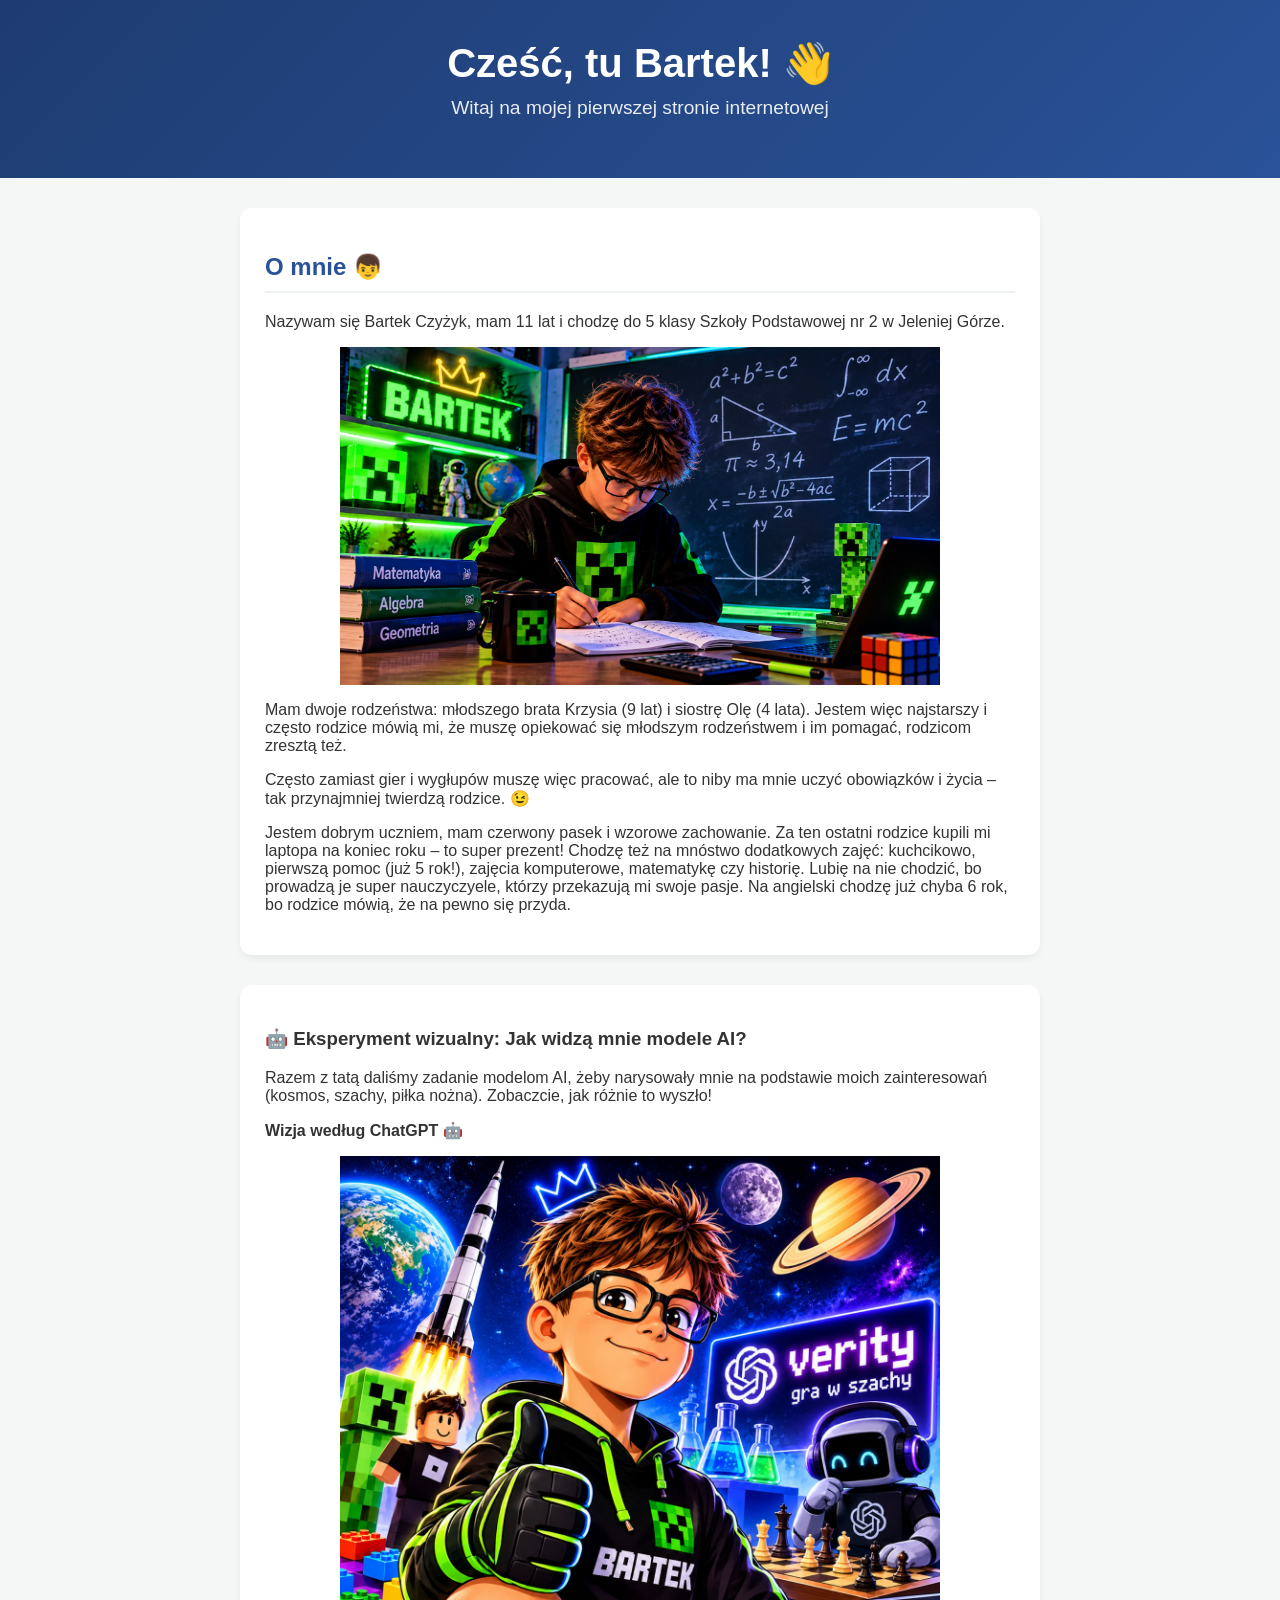
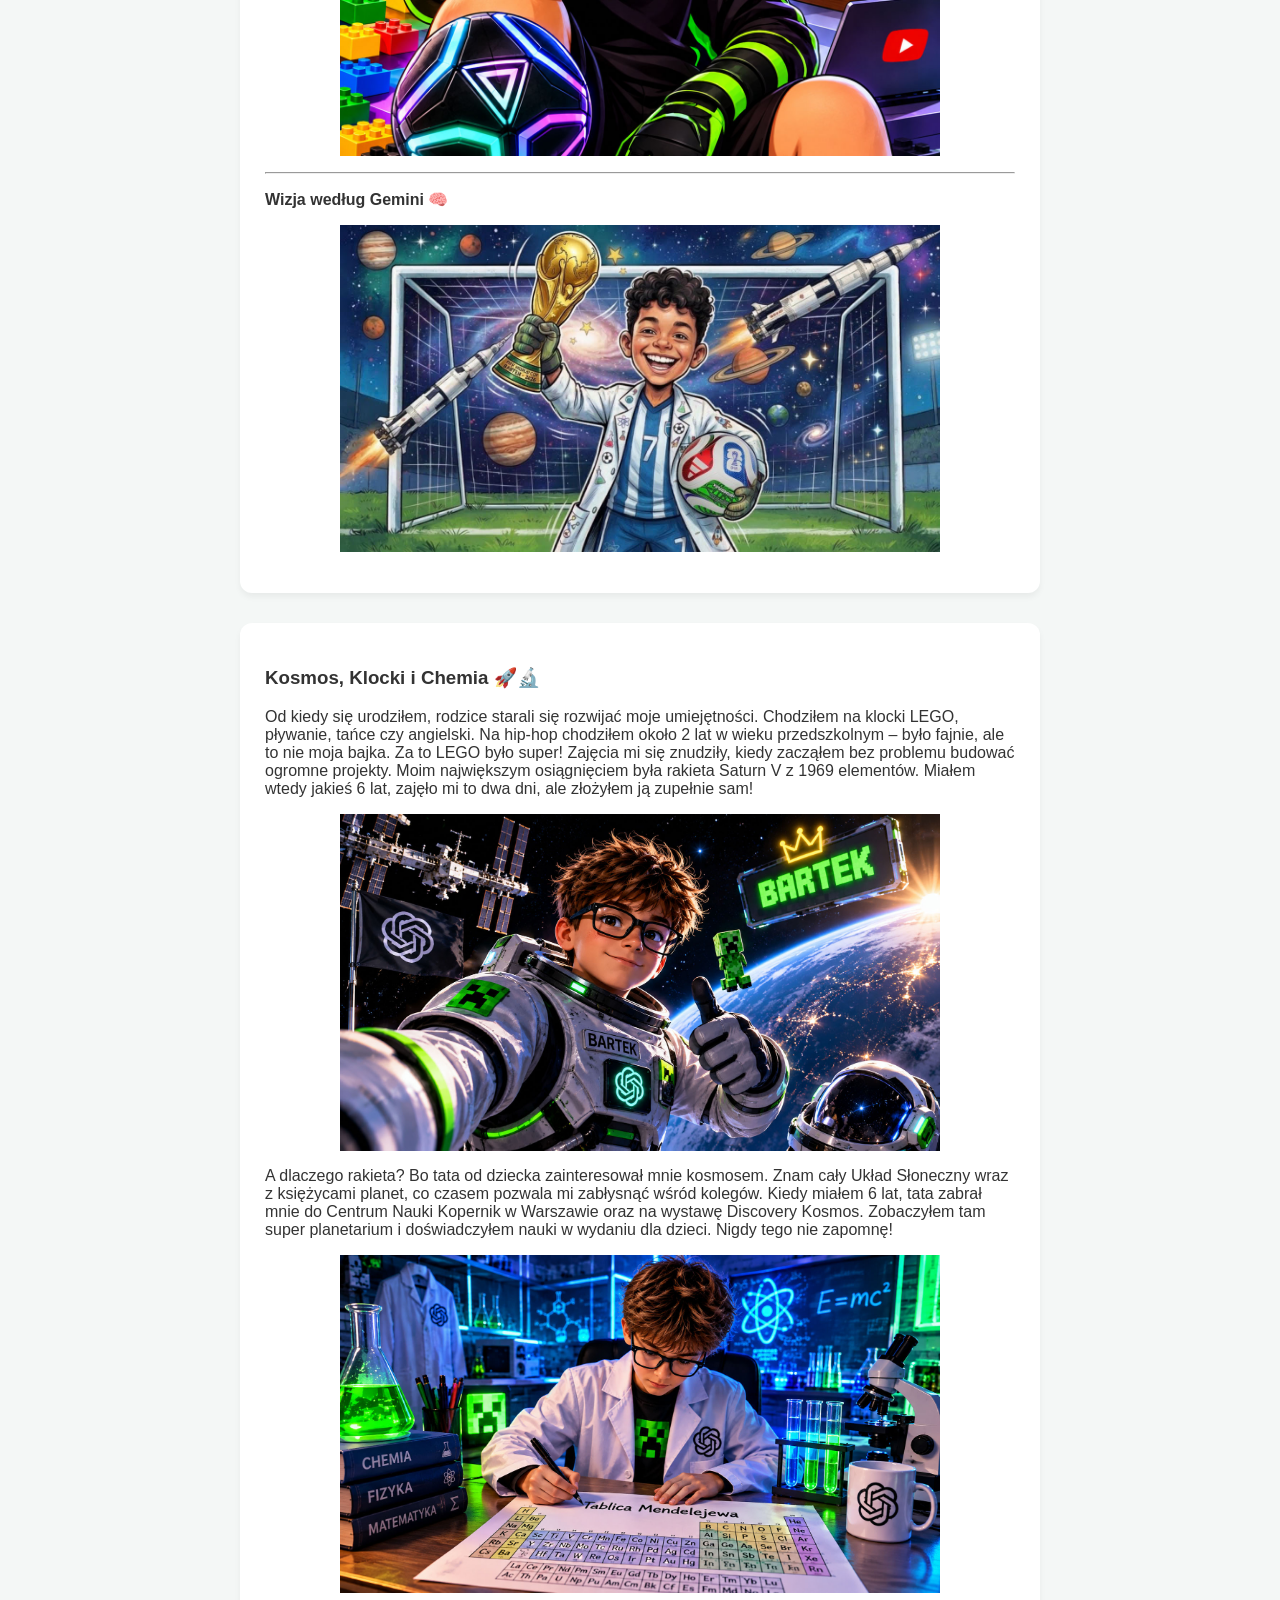
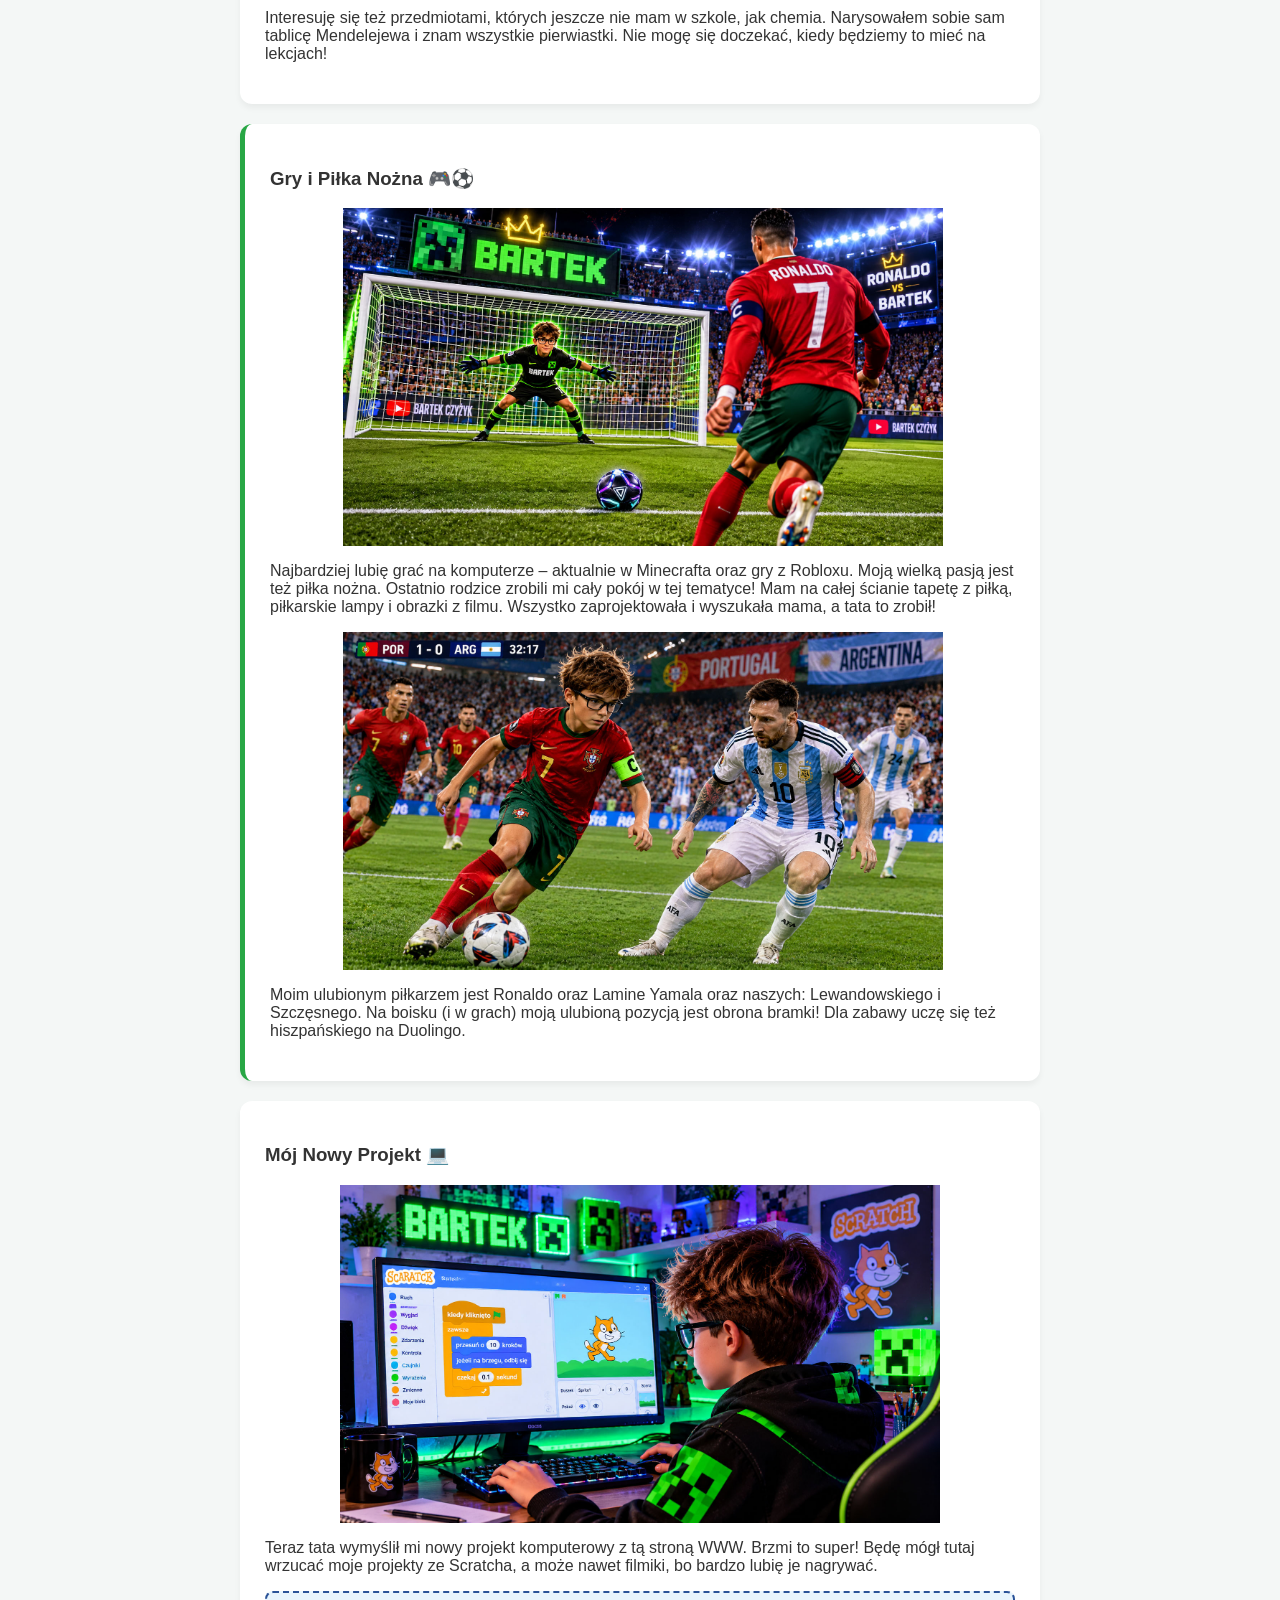
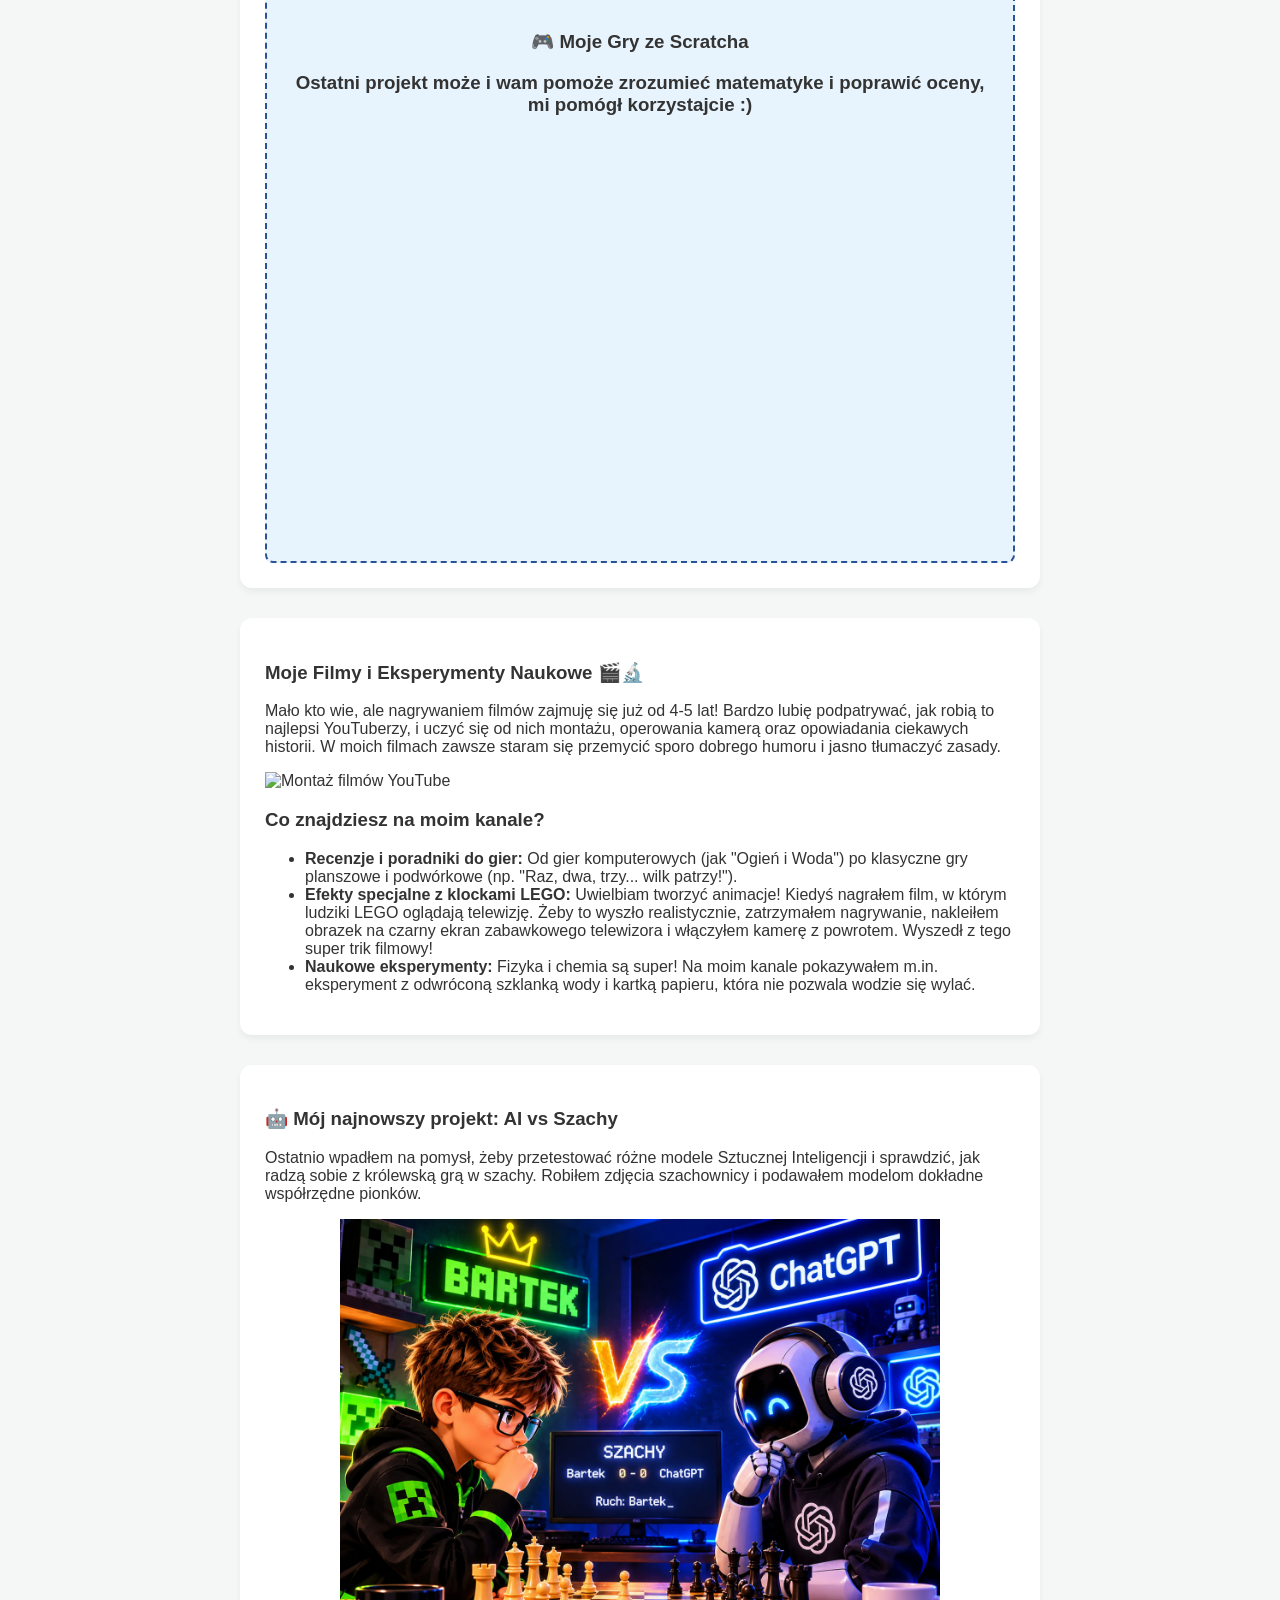
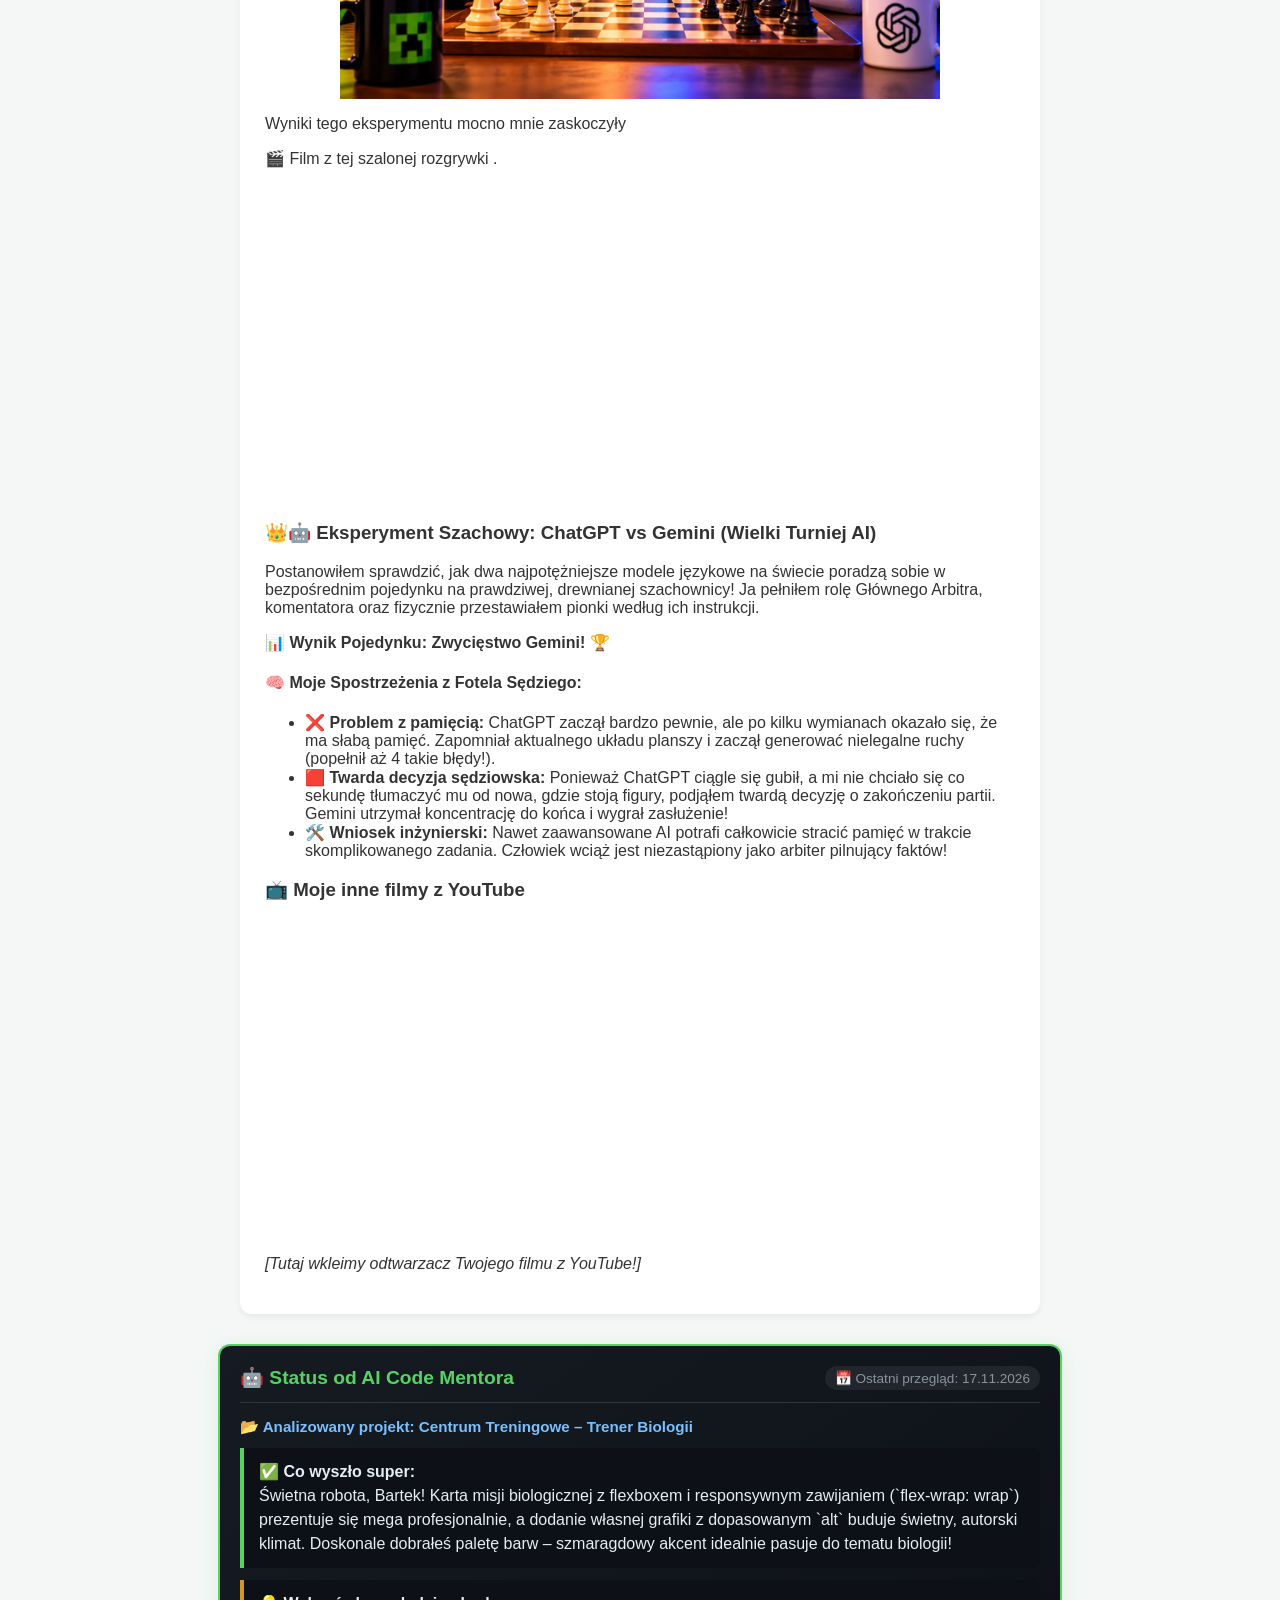
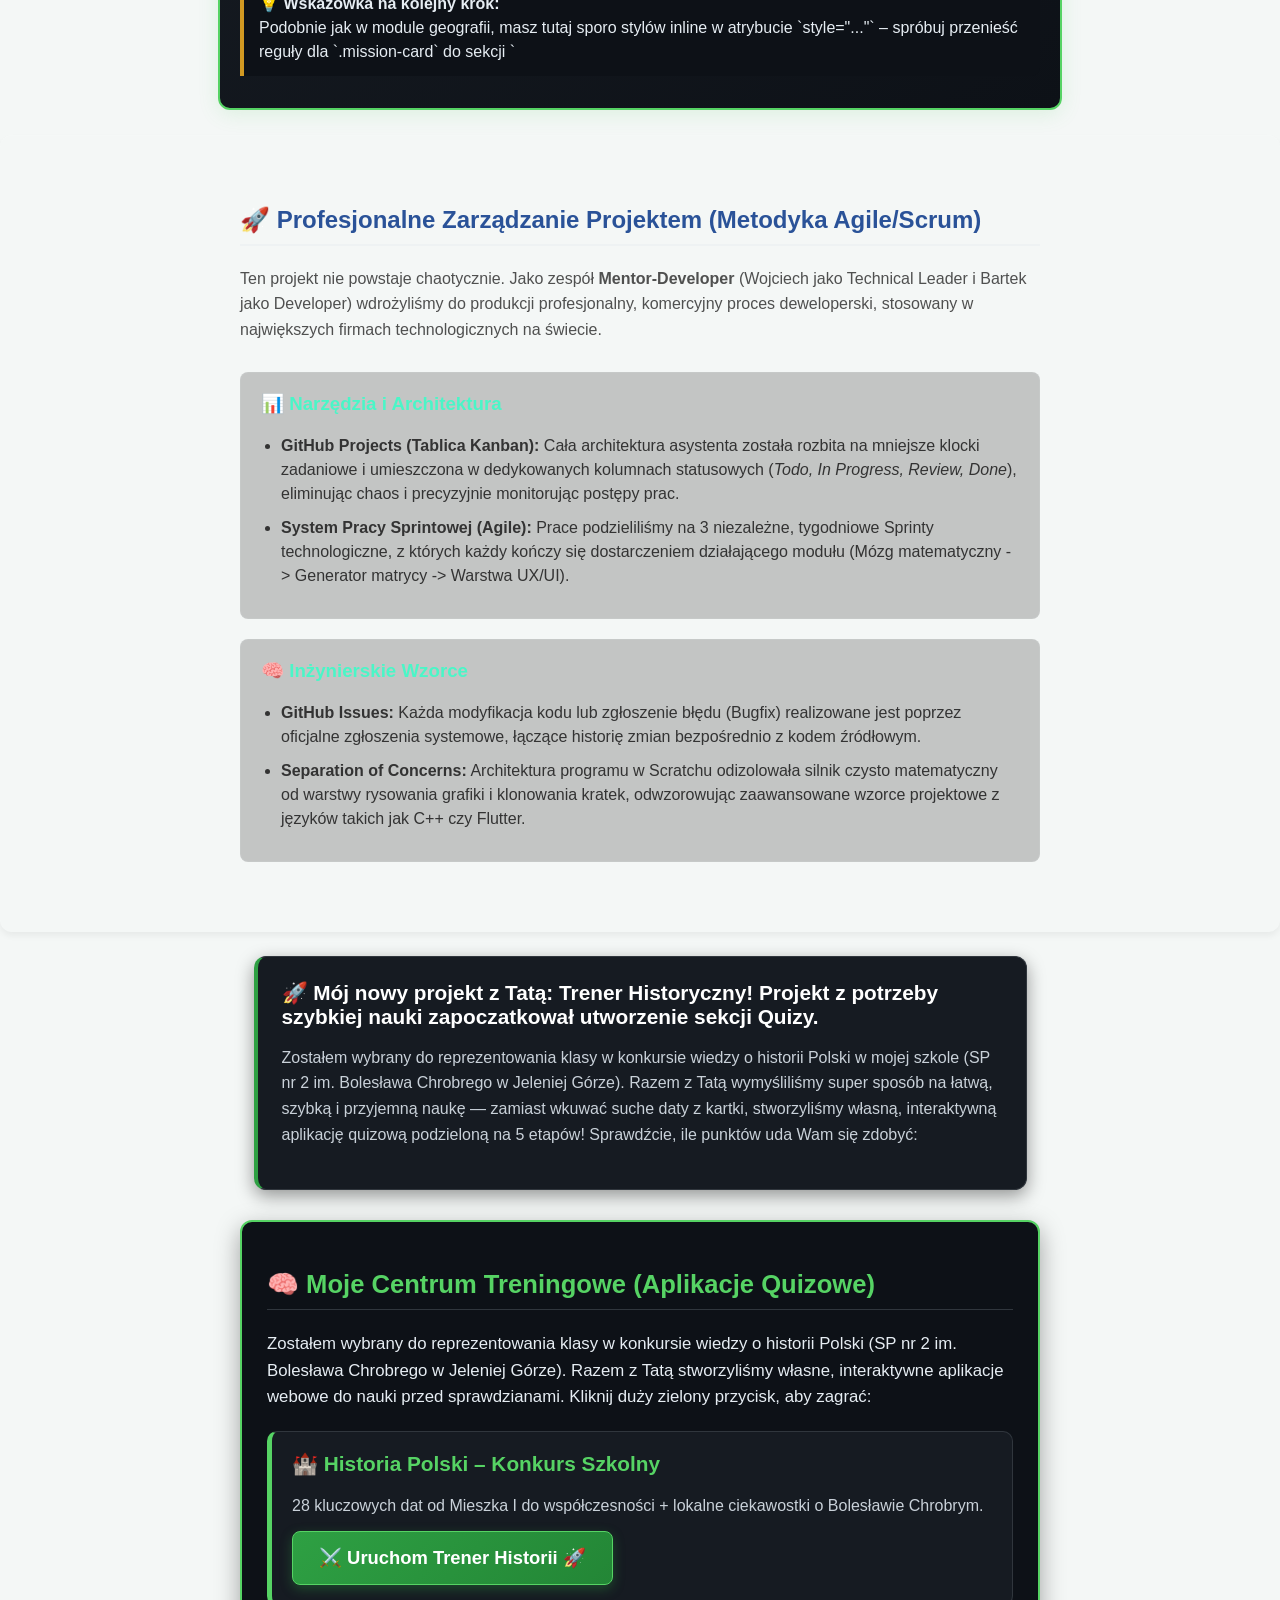
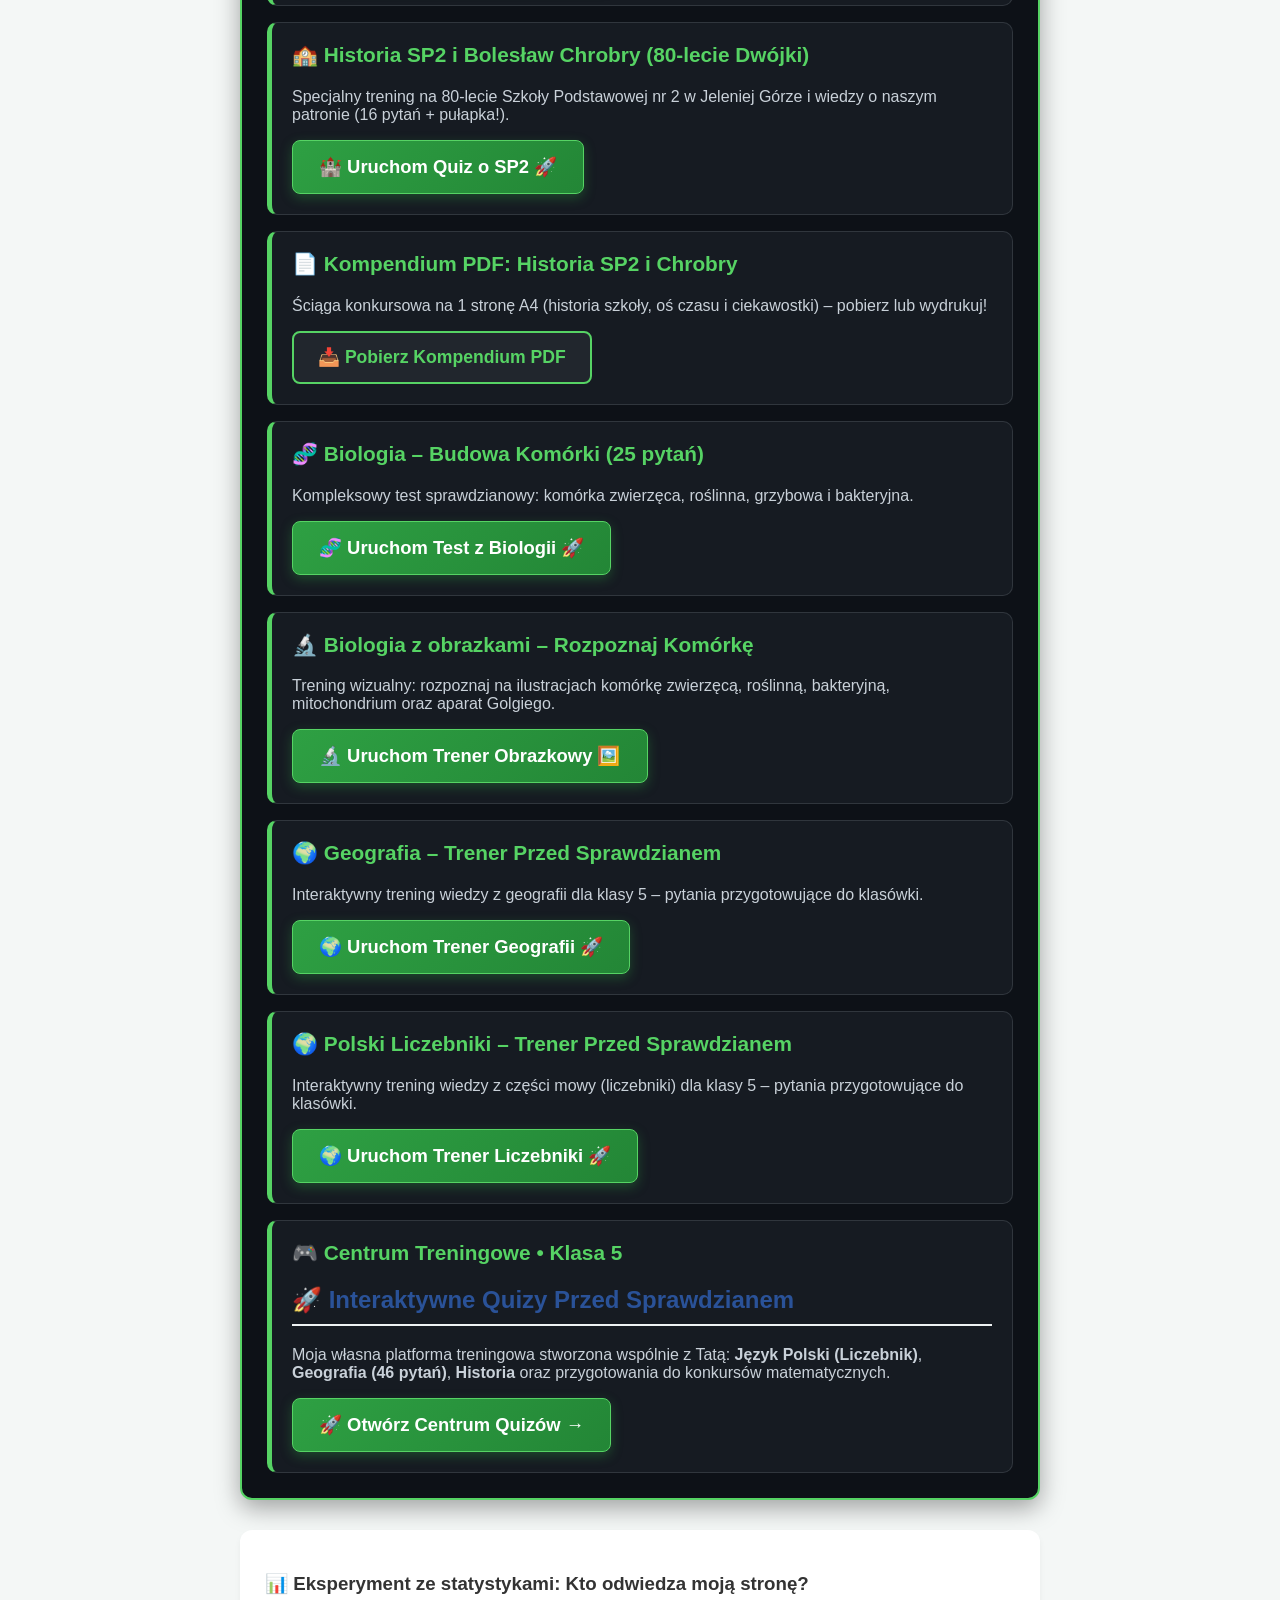
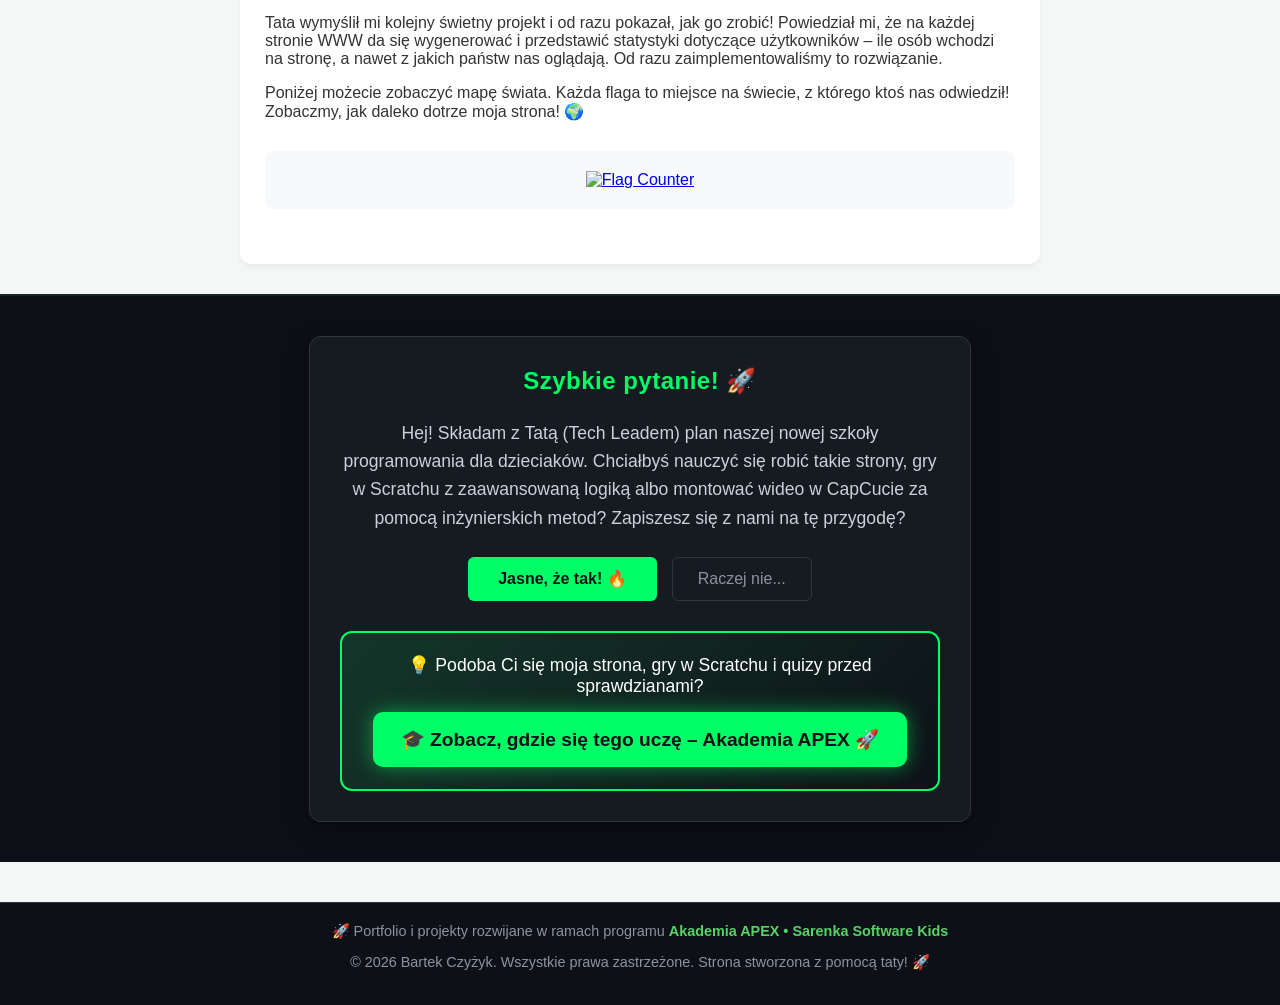
==== index.html @ 415ad1be "Update link to Polish quiz in index.html" ====
<!DOCTYPE html>
<html lang="pl">
<head>
    <meta name="robots" content="noindex, nofollow">
    <meta charset="UTF-8">
    <title>Cześć, tu Bartek! 🚀</title>
    <link rel="icon" type="image/png" href="favicon_bartek.png?v=1">
    <link rel="apple-touch-icon" href="favicon_bartek.png?v=1">

    <style>
        body { font-family: 'Segoe UI', Tahoma, Geneva, Verdana, sans-serif; background-color: #f4f7f6; color: #333; margin: 0; padding: 0; }
        header { background: linear-gradient(135deg, #1e3c72 0%, #2a5298 100%); color: white; text-align: center; padding: 40px 20px; }
        h1 { margin: 0; font-size: 2.5em; }
        .subtitle { font-size: 1.2em; opacity: 0.9; margin-top: 10px; }
        .container { max-width: 800px; margin: 30px auto; padding: 0 20px; }
        .section { background: white; padding: 25px; margin-bottom: 20px; border-radius: 12px; box-shadow: 0 4px 6px rgba(0,0,0,0.05); }
        h2 { color: #2a5298; border-bottom: 2px solid #eef2f3; padding-bottom: 10px; }
        .football-theme { border-left: 5px solid #28a745; }
        .space-theme { border-left: 5px solid #ffc107; }
        .scratch-box { background-color: #e8f4fd; border: 2px dashed #2a5298; border-radius: 8px; padding: 20px; text-align: center; }

        /* WYRAŹNE PRZYCISKI DO QUIZÓW I SZKOŁY TEST Mentora Tata, Mama, Bartek i krzys Ola pozdrawiaja*/
        .button-quiz {
            display: inline-block;
            background: linear-gradient(135deg, #2ea043 0%, #238636 100%);
            color: #ffffff !important;
            font-size: 1.15rem;
            font-weight: bold;
            padding: 15px 26px;
            border-radius: 8px;
            text-decoration: none;
            border: 1px solid #56D364;
            box-shadow: 0 4px 12px rgba(46, 160, 67, 0.35);
            text-align: center;
        }
        .button-pdf {
            display: inline-block;
            background-color: #21262d;
            color: #56D364 !important;
            font-size: 1.1rem;
            font-weight: bold;
            padding: 14px 24px;
            border-radius: 8px;
            text-decoration: none;
            border: 2px solid #56D364;
            text-align: center;
        }
        .button-apex {
            display: inline-block;
            background: #00ff66;
            color: #0d1117 !important;
            font-size: 1.2rem;
            font-weight: 800;
            padding: 16px 28px;
            border-radius: 10px;
            text-decoration: none;
            box-shadow: 0 0 20px rgba(0, 255, 102, 0.5);
            text-align: center;
        }
        @media (max-width: 600px) {
            .button-quiz, .button-pdf, .button-apex {
                display: block;
                width: 100%;
                box-sizing: border-box;
            }
        }
    </style>

        <link rel="stylesheet" href="agile-style.css">
        <link rel="stylesheet" href="mentor/mentor.css">

</head>
<body>
    <header>
        <h1>Cześć, tu Bartek! 👋</h1>
        <p class="subtitle">Witaj na mojej pierwszej stronie internetowej</p>
    </header>   
    
    <div class="container">  <div class="section">
            <h2>O mnie 👦</h2>
            
            <p>Nazywam się Bartek Czyżyk, mam 11 lat i chodzę do 5 klasy Szkoły Podstawowej nr 2 w Jeleniej Górze. </p>
              
            <p><img src="www/bartek chatGPT matematyka.jpg" width="100%" style="max-width: 600px; display: block; margin: 10px auto;" alt="bartek chatGPT matematyka"></p> 
               
            <p> Mam dwoje rodzeństwa: młodszego brata Krzysia (9 lat) i siostrę Olę (4 lata). 
                Jestem więc najstarszy i często rodzice mówią mi, że muszę opiekować się młodszym rodzeństwem i im pomagać, rodzicom zresztą też.</p>
            <p>Często zamiast gier i wygłupów muszę więc pracować, ale to niby ma mnie uczyć obowiązków i życia – tak przynajmniej twierdzą rodzice. 😉</p>
            <p>Jestem dobrym uczniem, mam czerwony pasek i wzorowe zachowanie. 
                Za ten ostatni rodzice kupili mi laptopa na koniec roku – to super prezent! 
                Chodzę też na mnóstwo dodatkowych zajęć: kuchcikowo, pierwszą pomoc (już 5 rok!), zajęcia komputerowe, matematykę czy historię. 
                Lubię na nie chodzić, bo prowadzą je super nauczyczyele, którzy przekazują mi swoje pasje. Na angielski chodzę już chyba 6 rok, bo rodzice mówią, że na pewno się przyda.</p>
               </p>
     </div></div>
    
<div class="container"><div class="section">
    
        <h3>🤖 Eksperyment wizualny: Jak widzą mnie modele AI?</h3>
        <p>Razem z tatą daliśmy zadanie modelom AI, żeby narysowały mnie na podstawie moich zainteresowań (kosmos, szachy, piłka nożna).
            Zobaczcie, jak różnie to wyszło!</p>
    
        <p><b>Wizja według ChatGPT 🤖</b></p>            
        <p><img src="www/bartek jak widzi mnie chatGPT.jpg" width="100%" style="max-width: 600px; display: block; margin: 10px auto;" alt="Bartek według ChatGPT"></p>
        <hr>
        <p><b>Wizja według Gemini 🧠</b></p>
        <p><img src="www/bartek jak widzi mnie gemini.jpg"  width="100%" style="max-width: 600px; display: block; margin: 10px auto;" alt="Bartek według Gemini"></p>
</div> </div>

    <div class="container"><div class="section">
       
            <h3>Kosmos, Klocki i Chemia 🚀🔬</h3>
            <p>Od kiedy się urodziłem, rodzice starali się rozwijać moje umiejętności. Chodziłem na klocki LEGO, pływanie, tańce czy angielski. 
                Na hip-hop chodziłem około 2 lat w wieku przedszkolnym – było fajnie, ale to nie moja bajka. Za to LEGO było super! 
                Zajęcia mi się znudziły, kiedy zacząłem bez problemu budować ogromne projekty. Moim największym osiągnięciem była rakieta Saturn V z 1969 elementów. 
                Miałem wtedy jakieś 6 lat, zajęło mi to dwa dni, ale złożyłem ją zupełnie sam!</p>

         <p><img src="www/bartek chatGPT kosmos.jpg" width="100%" style="max-width: 600px; display: block; margin: 10px auto;" alt="Kosmos"></p>
            
            <p>A dlaczego rakieta? Bo tata od dziecka zainteresował mnie kosmosem. 
                Znam cały Układ Słoneczny wraz z księżycami planet, co czasem pozwala mi zabłysnąć wśród kolegów. 
                Kiedy miałem 6 lat, tata zabrał mnie do Centrum Nauki Kopernik w Warszawie oraz na wystawę Discovery Kosmos. 
                Zobaczyłem tam super planetarium i doświadczyłem nauki w wydaniu dla dzieci. Nigdy tego nie zapomnę!</p>
           
          <p><img src="www/bartek chatGPT chemia.jpg" width="100%" style="max-width: 600px; display: block; margin: 10px auto;" alt="bartek chatGPT chemia"></p>
        <p>Interesuję się też przedmiotami, których jeszcze nie mam w szkole, jak chemia. 
                Narysowałem sobie sam tablicę Mendelejewa i znam wszystkie pierwiastki. Nie mogę się doczekać, kiedy będziemy to mieć na lekcjach!</p>
        </div>

        <div class="section football-theme">
            <h3>Gry i Piłka Nożna 🎮⚽</h3>
            <p><img src="www/bartek chatGPT z ronaldo pika nozna.jpg" width="100%" style="max-width: 600px; display: block; margin: 10px auto;" alt="Bartek i Cristiano Ronaldo"></p>
          
            <p>Najbardziej lubię grać na komputerze – aktualnie w Minecrafta oraz gry z Robloxu. Moją wielką pasją jest też piłka nożna. 
                Ostatnio rodzice zrobili mi cały pokój w tej tematyce! Mam na całej ścianie tapetę z piłką, piłkarskie lampy i obrazki z filmu.
                Wszystko zaprojektowała i wyszukała mama, a tata to zrobił!</p>
             <p><img src="www/bartek chatGPT mecz.jpg" width="100%" style="max-width: 600px; display: block; margin: 10px auto" alt="Mecz piłki nożnej"></p>
            
            <p>Moim ulubionym piłkarzem jest Ronaldo oraz Lamine Yamala oraz naszych: Lewandowskiego i Szczęsnego.
                Na boisku (i w grach) moją ulubioną pozycją jest obrona bramki! Dla zabawy uczę się też hiszpańskiego na Duolingo.</p>
        </div>

        <div class="section">
            <h3>Mój Nowy Projekt 💻</h3>
             <p><img src="www/bartek ChatGPT scratch.jpg" width="100%"  style="max-width: 600px; display: block; margin: 10px auto" alt="Projekt Scratch Bartka"></p>
            <p>Teraz tata wymyślił mi nowy projekt komputerowy z tą stroną WWW. Brzmi to super! 
                Będę mógł tutaj wrzucać moje projekty ze Scratcha, a może nawet filmiki, bo bardzo lubię je nagrywać.</p>
            
            <div class="scratch-box">
                <h3>🎮 Moje Gry ze Scratcha</h3>

                <h3>Ostatni projekt może i wam pomoże zrozumieć matematyke i poprawić oceny, mi pomógł korzystajcie :)</h3>
                
                <iframe src="https://scratch.mit.edu/projects/1396475484/embed" allowtransparency="true" width="485" height="402" frameborder="0" scrolling="no" allowfullscreen></iframe>

            </div>
        </div> 
    </div>

         <!-- SEKCJA: FILMY I EKSPERYMENTY NAUKOWE (POPRAWIONA STRUKTURA) -->
    <div class="container">
        <div class="section">
            <h3>Moje Filmy i Eksperymenty Naukowe 🎬🔬</h3>
             
            <p>Mało kto wie, ale nagrywaniem filmów zajmuję się już od 4-5 lat! 
                Bardzo lubię podpatrywać, jak robią to najlepsi YouTuberzy, i uczyć się od nich montażu, operowania kamerą oraz opowiadania ciekawych historii. 
                W moich filmach zawsze staram się przemycić sporo dobrego humoru i jasno tłumaczyć zasady.</p>
            
            <p><img src="www/bartek chatGPT youtube.png" width="100%" style="max-width: 600px; display: block;" alt="Montaż filmów YouTube"></p>
            
            <h3>Co znajdziesz na moim kanale?</h3>
            <ul>
                <li><strong>Recenzje i poradniki do gier:</strong> Od gier komputerowych (jak "Ogień i Woda") po klasyczne gry planszowe i podwórkowe (np. "Raz, dwa, trzy... wilk patrzy!").</li>
                <li><strong>Efekty specjalne z klockami LEGO:</strong> Uwielbiam tworzyć animacje! Kiedyś nagrałem film, w którym ludziki LEGO oglądają telewizję. Żeby to wyszło realistycznie, zatrzymałem nagrywanie, nakleiłem obrazek na czarny ekran zabawkowego telewizora i włączyłem kamerę z powrotem. Wyszedł z tego super trik filmowy!</li>
                <li><strong>Naukowe eksperymenty:</strong> Fizyka i chemia są super! Na moim kanale pokazywałem m.in. eksperyment z odwróconą szklanką wody i kartką papieru, która nie pozwala wodzie się wylać.</li>
            </ul>
        </div>
    </div>

    <!-- SEKCJA: EKSPERYMENT SZACHOWY (ODZYSKANA I ZAMKNIĘTA) -->
    <div class="container">
        <div class="section">
            <h3>🤖 Mój najnowszy projekt: AI vs Szachy</h3>
            <p>Ostatnio wpadłem na pomysł, żeby przetestować różne modele Sztucznej Inteligencji i sprawdzić, jak radzą sobie z królewską grą w szachy. 
                Robiłem zdjęcia szachownicy i podawałem modelom dokładne współrzędne pionków. 
               <p><img src="www/bartek chatGPT szachy.jpg" width="100%" style="max-width: 600px; display: block; margin: 10px auto;" alt="Eksperyment Szachowy AI"></p>
                Wyniki tego eksperymentu mocno mnie zaskoczyły </p>
            
            <p>🎬 Film z tej szalonej rozgrywki .</p>
            <iframe width="560" height="315" src="https://www.youtube.com/embed/0sUSHdHFndY?si=YABwXSCQX0_0E9A7" title="YouTube video player" frameborder="0" allow="accelerometer; autoplay; clipboard-write; encrypted-media; gyroscope; picture-in-picture; web-share" referrerpolicy="strict-origin-when-cross-origin" allowfullscreen></iframe>

            <h3>👑🤖 Eksperyment Szachowy: ChatGPT vs Gemini (Wielki Turniej AI)</h3>
            <p>Postanowiłem sprawdzić, jak dwa najpotężniejsze modele językowe na świecie poradzą sobie w bezpośrednim pojedynku na prawdziwej, drewnianej szachownicy! 
                Ja pełniłem rolę Głównego Arbitra, komentatora oraz fizycznie przestawiałem pionki według ich instrukcji.</p>
            
            <p><b>📊 Wynik Pojedynku: Zwycięstwo Gemini! 🏆</b></p>
            
            <h4>🧠 Moje Spostrzeżenia z Fotela Sędziego:</h4>
            <ul>
                <li>❌ <b>Problem z pamięcią:</b> ChatGPT zaczął bardzo pewnie, ale po kilku wymianach okazało się, że ma słabą pamięć. Zapomniał aktualnego układu planszy i zaczął generować nielegalne ruchy (popełnił aż 4 takie błędy!).</li>
                <li>🟥 <b>Twarda decyzja sędziowska:</b> Ponieważ ChatGPT ciągle się gubił, a mi nie chciało się co sekundę tłumaczyć mu od nowa, gdzie stoją figury, podjąłem twardą decyzję o zakończeniu partii. Gemini utrzymał koncentrację do końca i wygrał zasłużenie!</li>
                <li>🛠️ <b>Wniosek inżynierski:</b> Nawet zaawansowane AI potrafi całkowicie stracić pamięć w trakcie skomplikowanego zadania. Człowiek wciąż jest niezastąpiony jako arbiter pilnujący faktów!</li>
            </ul>

            <h3>📺 Moje inne filmy z YouTube</h3>
                
             <iframe width="560" height="315" src="https://www.youtube.com/embed/JKzPWFpSNCc?si=02ddCBF8dXo3iMK2" title="YouTube video player" frameborder="0" allow="accelerometer; autoplay; clipboard-write; encrypted-media; gyroscope; picture-in-picture; web-share" referrerpolicy="strict-origin-when-cross-origin" allowfullscreen></iframe>
           
            <!-- MIEJSCE NA TWOJ FILM Z YT -->
            <p><i>[Tutaj wkleimy odtwarzacz Twojego filmu z YouTube!]</i></p>
        </div>
    </div>

<!------------- SEKCJA MENTOR test systemu------------------>
<div id="ai-mentor-widget"></div>
<script src="mentor/mentor.js"></script>   
    
    <!-------------- KONIEC SEKCJI MENTOR ---------->  
<!--‐----nowy projekt w stylu Agile -->
<section class="section section-agile">
    <div class="container">
        <h2>🚀 Profesjonalne Zarządzanie Projektem (Metodyka Agile/Scrum)</h2>
        <p class="section-subtitle">
            Ten projekt nie powstaje chaotycznie. Jako zespół <strong>Mentor-Developer</strong> (Wojciech jako Technical Leader i Bartek jako Developer) wdrożyliśmy do produkcji profesjonalny, komercyjny proces deweloperski, stosowany w największych firmach technologicznych na świecie.
        </p>
        
        <div class="agile-grid">
            <div class="agile-card">
                <h3>📊 Narzędzia i Architektura</h3>
                <ul>
                    <li><strong>GitHub Projects (Tablica Kanban):</strong> Cała architektura asystenta została rozbita na mniejsze klocki zadaniowe i umieszczona w dedykowanych kolumnach statusowych (<em>Todo, In Progress, Review, Done</em>), eliminując chaos i precyzyjnie monitorując postępy prac.</li>
                    <li><strong>System Pracy Sprintowej (Agile):</strong> Prace podzieliliśmy na 3 niezależne, tygodniowe Sprinty technologiczne, z których każdy kończy się dostarczeniem działającego modułu (Mózg matematyczny -&gt; Generator matrycy -&gt; Warstwa UX/UI).</li>
                </ul>
            </div>

            <div class="agile-card">
                <h3>🧠 Inżynierskie Wzorce</h3>
                <ul>
                    <li><strong>GitHub Issues:</strong> Każda modyfikacja kodu lub zgłoszenie błędu (Bugfix) realizowane jest poprzez oficjalne zgłoszenia systemowe, łączące historię zmian bezpośrednio z kodem źródłowym.</li>
                    <li><strong>Separation of Concerns:</strong> Architektura programu w Scratchu odizolowała silnik czysto matematyczny od warstwy rysowania grafiki i klonowania kratek, odwzorowując zaawansowane wzorce projektowe z języków takich jak C++ czy Flutter.</li>
                </ul>
            </div>
        </div>
    </div>
</section>
    <!---------------------- QUIZ ------------>
<div style="background-color: #161b22; border: 1px solid #30363d; border-left: 4px solid #2ea043; border-radius: 12px; padding: 24px; margin: 24px auto; max-width: 720px; box-shadow: 0 6px 18px rgba(0, 0, 0, 0.4);">
    <h3 style="color: #ffffff; margin-top: 0; margin-bottom: 10px; font-size: 1.3rem;">
        🚀 Mój nowy projekt z Tatą: Trener Historyczny! Projekt z potrzeby szybkiej nauki zapoczatkował utworzenie sekcji Quizy.
    </h3>
    <p style="color: #c9d1d9; line-height: 1.6; margin-bottom: 18px; font-size: 1rem;">
        Zostałem wybrany do reprezentowania klasy w konkursie wiedzy o historii Polski w mojej szkole (SP nr 2 im. Bolesława Chrobrego w Jeleniej Górze). Razem z Tatą wymyśliliśmy super sposób na łatwą, szybką i przyjemną naukę — zamiast wkuwać suche daty z kartki, stworzyliśmy własną, interaktywną aplikację quizową podzieloną na 5 etapów! Sprawdźcie, ile punktów uda Wam się zdobyć:
    </p>  
</div>
 
<!--------->
    <!------------------ WSZYSTKIE QUIZY --------------------------------->
    <div class="container">
        <div class="section" style="background-color: #0d1117; color: #c9d1d9; border: 2px solid #56D364; box-shadow: 0 8px 24px rgba(0,0,0,0.35);">
            <h2 style="color: #56D364; border-bottom: 1px solid #30363d; font-size: 1.6rem;">🧠 Moje Centrum Treningowe (Aplikacje Quizowe)</h2>
            <p style="font-size: 1.05rem; line-height: 1.6; color: #e6edf3;">
                Zostałem wybrany do reprezentowania klasy w konkursie wiedzy o historii Polski (SP nr 2 im. Bolesława Chrobrego w Jeleniej Górze). Razem z Tatą stworzyliśmy własne, interaktywne aplikacje webowe do nauki przed sprawdzianami. Kliknij duży zielony przycisk, aby zagrać:
            </p>
            <div style="display: flex; flex-direction: column; gap: 16px; margin-top: 20px;">
                
                <!-- Aktywny quiz: Historia -->
                <div style="border: 1px solid #30363d; border-left: 5px solid #56D364; padding: 20px; border-radius: 10px; background-color: #161b22;">
                    <h3 style="margin-top: 0; color: #56D364; font-size: 1.3rem;">🏰 Historia Polski – Konkurs Szkolny</h3>
                    <p style="margin-bottom: 16px; font-size: 1rem; color: #c9d1d9;">28 kluczowych dat od Mieszka I do współczesności + lokalne ciekawostki o Bolesławie Chrobrym.</p>
                    <a href="quizy/historia/konkurs_szkolny_sp2.html" class="button-quiz">
                        ⚔️ Uruchom Trener Historii 🚀
                    </a>
                </div>

                <!-- Aktywny quiz: Historia SP2 i Chrobry (80-lecie) -->
                <div style="border: 1px solid #30363d; border-left: 5px solid #56D364; padding: 20px; border-radius: 10px; background-color: #161b22;">
                    <h3 style="margin-top: 0; color: #56D364; font-size: 1.3rem;">🏫 Historia SP2 i Bolesław Chrobry (80-lecie Dwójki)</h3>
                    <p style="margin-bottom: 16px; font-size: 1rem; color: #c9d1d9;">Specjalny trening na 80-lecie Szkoły Podstawowej nr 2 w Jeleniej Górze i wiedzy o naszym patronie (16 pytań + pułapka!).</p>
                    <a href="quizy/historia/quiz_sp2_chrobry.html" class="button-quiz">
                        🏰 Uruchom Quiz o SP2 🚀
                    </a>
                </div>

                <!-- Kompendium PDF: Historia SP2 i Chrobry -->
                <div style="border: 1px solid #30363d; border-left: 5px solid #56D364; padding: 20px; border-radius: 10px; background-color: #161b22;">
                    <h3 style="margin-top: 0; color: #56D364; font-size: 1.3rem;">📄 Kompendium PDF: Historia SP2 i Chrobry</h3>
                    <p style="margin-bottom: 16px; font-size: 1rem; color: #c9d1d9;">Ściąga konkursowa na 1 stronę A4 (historia szkoły, oś czasu i ciekawostki) – pobierz lub wydrukuj!</p>
                    <a href="quizy/historia/Kompendium_SP2_Chrobry_Bartek.pdf" target="_blank" class="button-pdf">
                        📥 Pobierz Kompendium PDF
                    </a>
                </div>

                <!-- Aktywny quiz: Biologia (Tekstowy) -->
                <div style="border: 1px solid #30363d; border-left: 5px solid #56D364; padding: 20px; border-radius: 10px; background-color: #161b22;">
                    <h3 style="margin-top: 0; color: #56D364; font-size: 1.3rem;">🧬 Biologia – Budowa Komórki (25 pytań)</h3>
                    <p style="margin-bottom: 16px; font-size: 1rem; color: #c9d1d9;">Kompleksowy test sprawdzianowy: komórka zwierzęca, roślinna, grzybowa i bakteryjna.</p>
                    <a href="quizy/biologia/test_z_bud_komorek.html" class="button-quiz">
                        🧬 Uruchom Test z Biologii 🚀
                    </a>
                </div>

                <!-- Aktywny quiz: Biologia z obrazkami -->
                <div style="border: 1px solid #30363d; border-left: 5px solid #56D364; padding: 20px; border-radius: 10px; background-color: #161b22;">
                    <h3 style="margin-top: 0; color: #56D364; font-size: 1.3rem;">🔬 Biologia z obrazkami – Rozpoznaj Komórkę</h3>
                    <p style="margin-bottom: 16px; font-size: 1rem; color: #c9d1d9;">Trening wizualny: rozpoznaj na ilustracjach komórkę zwierzęcą, roślinną, bakteryjną, mitochondrium oraz aparat Golgiego.</p>
                    <a href="quizy/biologia/komorki_obrazki.html" class="button-quiz">
                        🔬 Uruchom Trener Obrazkowy 🖼️
                    </a>
                </div>

                  <!---------------------------- GEOGRAFIA POCZATEK -------------------------->
                <div style="border: 1px solid #30363d; border-left: 5px solid #56D364; padding: 20px; border-radius: 10px; background-color: #161b22;">
                <h3 style="margin-top: 0; color: #56D364; font-size: 1.3rem;">🌍 Geografia – Trener Przed Sprawdzianem</h3>
                    <p>Interaktywny trening wiedzy z geografii dla klasy 5 – pytania przygotowujące do klasówki.</p>
                    <a href="quizy/geografia/test_geografia.html" class="button-quiz">🌍 Uruchom Trener Geografii 🚀</a>
                </div>
    <!---------------------------- GEOGRAFIA KONIEC -------------------------->
                
  <!---------------------------- POLSKI POCZATEK -------------------------->
                <div style="border: 1px solid #30363d; border-left: 5px solid #56D364; padding: 20px; border-radius: 10px; background-color: #161b22;">
                <h3 style="margin-top: 0; color: #56D364; font-size: 1.3rem;">🌍 Polski Liczebniki – Trener Przed Sprawdzianem</h3>
                    <p>Interaktywny trening wiedzy z części mowy (liczebniki) dla klasy 5 – pytania przygotowujące do klasówki.</p>
                    <a href="quizy/polski/test_liczebnik.html" class="button-quiz">🌍 Uruchom Trener Liczebniki 🚀</a>
                </div>
    <!---------------------------- POLSKI KONIEC -------------------------->
   <!---------------------------- Centrum Treningowe -------------------------->
    <div style="border: 1px solid #30363d; border-left: 5px solid #56D364; padding: 20px; border-radius: 10px; background-color: #161b22;">
   <h3 style="margin-top: 0; color: #56D364; font-size: 1.3rem;">🎮 Centrum Treningowe • Klasa 5</h3>
      <h2>🚀 Interaktywne Quizy Przed Sprawdzianem</h2>
      <p>Moja własna platforma treningowa stworzona wspólnie z Tatą: 
          <strong>Język Polski (Liczebnik)</strong>, <strong>Geografia (46 pytań)</strong>, 
          <strong>Historia</strong> oraz przygotowania do konkursów matematycznych.</p>
      <a href="quizy/index.html" class="button-quiz">🚀 Otwórz Centrum Quizów →</a>
    </div>
                
    <!---------------------------- QUIZY KONIEC -------------------------->
            </div>
        </div>
    </div>
   <!---------------------------- STATYSTYKI POCZATEK -------------------------->
    <div class="container">
        <div class="section">
                <h3>📊 Eksperyment ze statystykami: Kto odwiedza moją stronę?</h3>
                 <p>Tata wymyślił mi kolejny świetny projekt i od razu pokazał, jak go zrobić! 
                     Powiedział mi, że na każdej stronie WWW da się wygenerować i przedstawić statystyki dotyczące użytkowników – ile osób wchodzi na stronę, a nawet z jakich państw nas oglądają. Od razu zaimplementowaliśmy to rozwiązanie.</p> 
                <p>Poniżej możecie zobaczyć mapę świata. Każda flaga to miejsce na świecie, z którego ktoś nas odwiedził! 
                    Zobaczmy, jak daleko dotrze moja strona! 🌍</p>
                 <!--------------->
                <div style="text-align: center; margin: 30px 0; background: #f8f9fa; padding: 20px; border-radius: 8px;">
             
                    <a href="https://info.flagcounter.com/Goqw">
                        <img src="https://s05.flagcounter.com/map/Goqw/size_m/txt_000000/border_CCCCCC/pageviews_1/viewers_0/flags_0/" alt="Flag Counter" border="0">
                    </a>
                </div>
         </div>
    </div>
    <!‐-----------------      ANKIETA   -------------------------------->
    <!-- KOMPONENT ANKIETY WALIDACYJNEJ APEX -->
<section id="apex-survey-section" style="background: #0d1117; color: #adbac7; padding: 40px 20px; font-family: sans-serif; text-align: center; border-top: 2px solid #00ff661a;">
    <div id="survey-box" style="max-width: 600px; margin: 0 auto; background: #161b22; padding: 30px; border-radius: 12px; border: 1px solid #30363d; box-shadow: 0 8px 24px rgba(0,0,0,0.5);">
        
        <!-- NAGŁÓWEK DYNAMICZNY -->
        <h3 id="survey-title" style="color: #00ff66; margin-top: 0; font-size: 1.5rem; letter-spacing: 0.5px;">Szybkie pytanie! 🚀</h3>
        <p id="survey-text" style="line-height: 1.6; font-size: 1.1rem; color: #c9d1d9; margin-bottom: 25px;"></p>

        <!-- PRZYCISKI WYBORU -->
        <div id="survey-buttons" style="display: flex; gap: 15px; justify-content: center; margin-bottom: 20px;">
            <button onclick="handleVote(true)" style="background: #00ff66; color: #0d1117; border: none; padding: 12px 30px; font-size: 1rem; font-weight: bold; border-radius: 6px; cursor: pointer; transition: transform 0.2s;">
                Jasne, że tak! 🔥
            </button>
            <button onclick="handleVote(false)" style="background: transparent; color: #8b949e; border: 1px solid #30363d; padding: 12px 25px; font-size: 1rem; border-radius: 6px; cursor: pointer;">
                Raczej nie...
            </button>
        </div>

        <!-- UKRYTY FORMULARZ KONTAKTOWY (POJAWIA SIĘ PO KLIKNIĘCIU "TAK") -->
                 <div id="survey-success" style="display: none;">
            <p style="color: #00ff66; font-size: 1.2rem; font-weight: bold; margin-bottom: 10px;">Dzięki za głos! 🙌</p>
            <p id="survey-stats" style="color: #8b949e; font-size: 0.95rem; margin-bottom: 20px;"></p>
            
            <!-- FORMULARZ ZINTEGROWANY Z FORMSPREE -->
            <form action="https://formspree.io/f/xwlldrnn" method="POST" style="display: flex; flex-direction: column; gap: 10px; max-width: 400px; margin: 0 auto;">
                <label style="font-size: 0.9rem; color: #8b949e; text-align: left; display: block; margin-bottom: 5px;">Zostaw maila, jeśli chcesz info o starcie zapisów (zero spamu):</label>
                <div style="display: flex; gap: 10px;">
                    <!-- Atrybut 'name="email"' jest kluczowy dla Formspree do rozpoznania danych -->
                    <input type="email" name="email" placeholder="Twój adres e-mail" required style="flex: 1; background: #0d1117; border: 1px solid #30363d; padding: 10px; border-radius: 6px; color: #fff; font-size: 1rem;">
                    <button type="submit" style="background: #238636; color: #fff; border: none; padding: 10px 20px; font-weight: bold; border-radius: 6px; cursor: pointer; transition: background-color 0.2s;">
                        Zapisz mnie
                    </button>
                </div>
            </form>
        </div>
<!---------‐----- ANKIETA KONIEC ----------------->


<!------------- LINK DO SZKOLY --------------------->       
        <div style="margin-top: 30px; padding: 22px; border: 2px solid #00ff66; border-radius: 12px; background: linear-gradient(135deg, rgba(0, 255, 102, 0.12) 0%, rgba(13, 17, 23, 0.95) 100%); text-align: center;">
            <p style="margin: 0 0 15px 0; font-size: 1.1rem; color: #ffffff; font-weight: 500;">
                💡 Podoba Ci się moja strona, gry w Scratchu i quizy przed sprawdzianami?
            </p>
            <a href="https://wojciechczyzyk.github.io/sarenka/" target="_blank" class="button-apex">
                🎓 Zobacz, gdzie się tego uczę – Akademia APEX 🚀
            </a>
        </div>
<!------------------ KONIEC LINKU DO SZKOLY  ---------------->

        </div>
</section>   
<script>
const IS_BARTEK_PAGE = true; 
const contentConfig = {
    bartek: {
        text: "Hej! Składam z Tatą (Tech Leadem) plan naszej nowej szkoły programowania dla dzieciaków. Chciałbyś nauczyć się robić takie strony, gry w Scratchu z zaawansowaną logiką albo montować wideo w CapCucie za pomocą inżynierskich metod? Zapiszesz się z nami na tę przygodę?",
        stats: "🔥 Łał! 94% Twoich rówieśników i ich rodziców kliknęło TAK! Tworzymy elitarną grupę."
    }
};
document.getElementById('survey-text').innerText = contentConfig.bartek.text;
function handleVote(isYes) {
    if(isYes) {
        document.getElementById('survey-buttons').style.display = 'none';
        document.getElementById('survey-stats').innerText = contentConfig.bartek.stats;
        document.getElementById('survey-success').style.display = 'block';
    } else {
        document.getElementById('survey-box').innerHTML = "<p style='color: #8b949e; margin: 0;'>Rozumiemy, dzięki za Twój czas i odwiedzenie naszej strony! 🙌</p>";
    }
}
</script>
    
<!----------------------------- STOPKA STRONY --------------------------------------->
 
<footer style="margin-top: 40px; padding: 20px 15px; border-top: 1px solid #30363d; text-align: center; font-size: 0.9rem; color: #8b949e; background-color: #0d1117;">
    <p style="margin: 0 0 8px 0;">
        🚀 Portfolio i projekty rozwijane w ramach programu 
        <a href="https://wojciechczyzyk.github.io/sarenka/" target="_blank" style="color: #56D364; text-decoration: none; font-weight: bold;">
            Akademia APEX • Sarenka Software Kids
        </a>
    </p>
    <p style="margin: 0; font-size: 0.8rem; color: #6e7681;">
<p>&copy; 2026 Bartek Czyżyk. Wszystkie prawa zastrzeżone. Strona stworzona z pomocą taty! 🚀    
    </p>
</footer>
 <!----------------------------- STOPKA STRONY --------------------------------------->
    
    </hr> </hr> 

</body>
</html>
---- agile-style.css ----
.section-agile {
    background-color: rgba(255, 255, 255, 0.05); /* Delikatne odróżnienie tła sekcji */
    border-top: 1px solid rgba(255, 255, 255, 0.1);
    padding: 40px 20px;
}
.section-subtitle {
    margin-bottom: 30px;
    opacity: 0.85;
    line-height: 1.6;
}
.agile-grid {
    display: flex;
    flex-wrap: wrap;
    gap: 20px;
}
.agile-card {
    flex: 1 1 45%;
    background: rgba(0, 0, 0, 0.2);
    padding: 20px;
    border-radius: 8px;
    border: 1px solid rgba(255, 255, 255, 0.05);
}
.agile-card h3 {
    margin-top: 0;
    color: #4af6c7; /* Lub Twój akcent kolorystyczny ze strony */
}
.agile-card ul {
    padding-left: 20px;
    margin-bottom: 0;
}
.agile-card li {
    margin-bottom: 10px;
    line-height: 1.5;
}
@media (max-width: 768px) {
    .agile-card {
        flex: 1 1 100%;
    }
}
---- mentor/mentor.css ----
.ai-mentor-card {
    background: linear-gradient(145deg, #161b22 0%, #0d1117 100%);
    border: 2px solid #56d364;
    border-radius: 12px;
    padding: 20px;
    margin: 25px auto;
    max-width: 800px;
    box-shadow: 0 4px 20px rgba(86, 211, 100, 0.15);
    color: #e6edf3;
    font-family: 'Segoe UI', Tahoma, Geneva, Verdana, sans-serif;
    text-align: left;
}

.ai-mentor-header {
    display: flex;
    justify-content: space-between;
    align-items: center;
    border-bottom: 1px solid #30363d;
    padding-bottom: 12px;
    margin-bottom: 15px;
    flex-wrap: wrap;
    gap: 10px;
}

.ai-mentor-title {
    font-size: 1.2rem;
    font-weight: bold;
    color: #56d364;
    margin: 0;
}

.ai-mentor-date {
    font-size: 0.85rem;
    color: #8b949e;
    background: #21262d;
    padding: 4px 10px;
    border-radius: 20px;
}

.ai-mentor-project {
    font-size: 0.95rem;
    color: #79c0ff;
    margin-bottom: 12px;
    font-weight: 600;
}

.ai-mentor-box {
    background: #0d1117;
    border-left: 4px solid #56d364;
    padding: 12px 15px;
    margin-bottom: 12px;
    border-radius: 0 8px 8px 0;
    line-height: 1.5;
}

.ai-mentor-box.tip {
    border-left-color: #d29922;
}

.ai-mentor-badge {
    display: inline-block;
    margin-top: 8px;
    padding: 6px 14px;
    background: rgba(86, 211, 100, 0.15);
    border: 1px solid #56d364;
    color: #56d364;
    border-radius: 20px;
    font-weight: bold;
    font-size: 0.9rem;
}
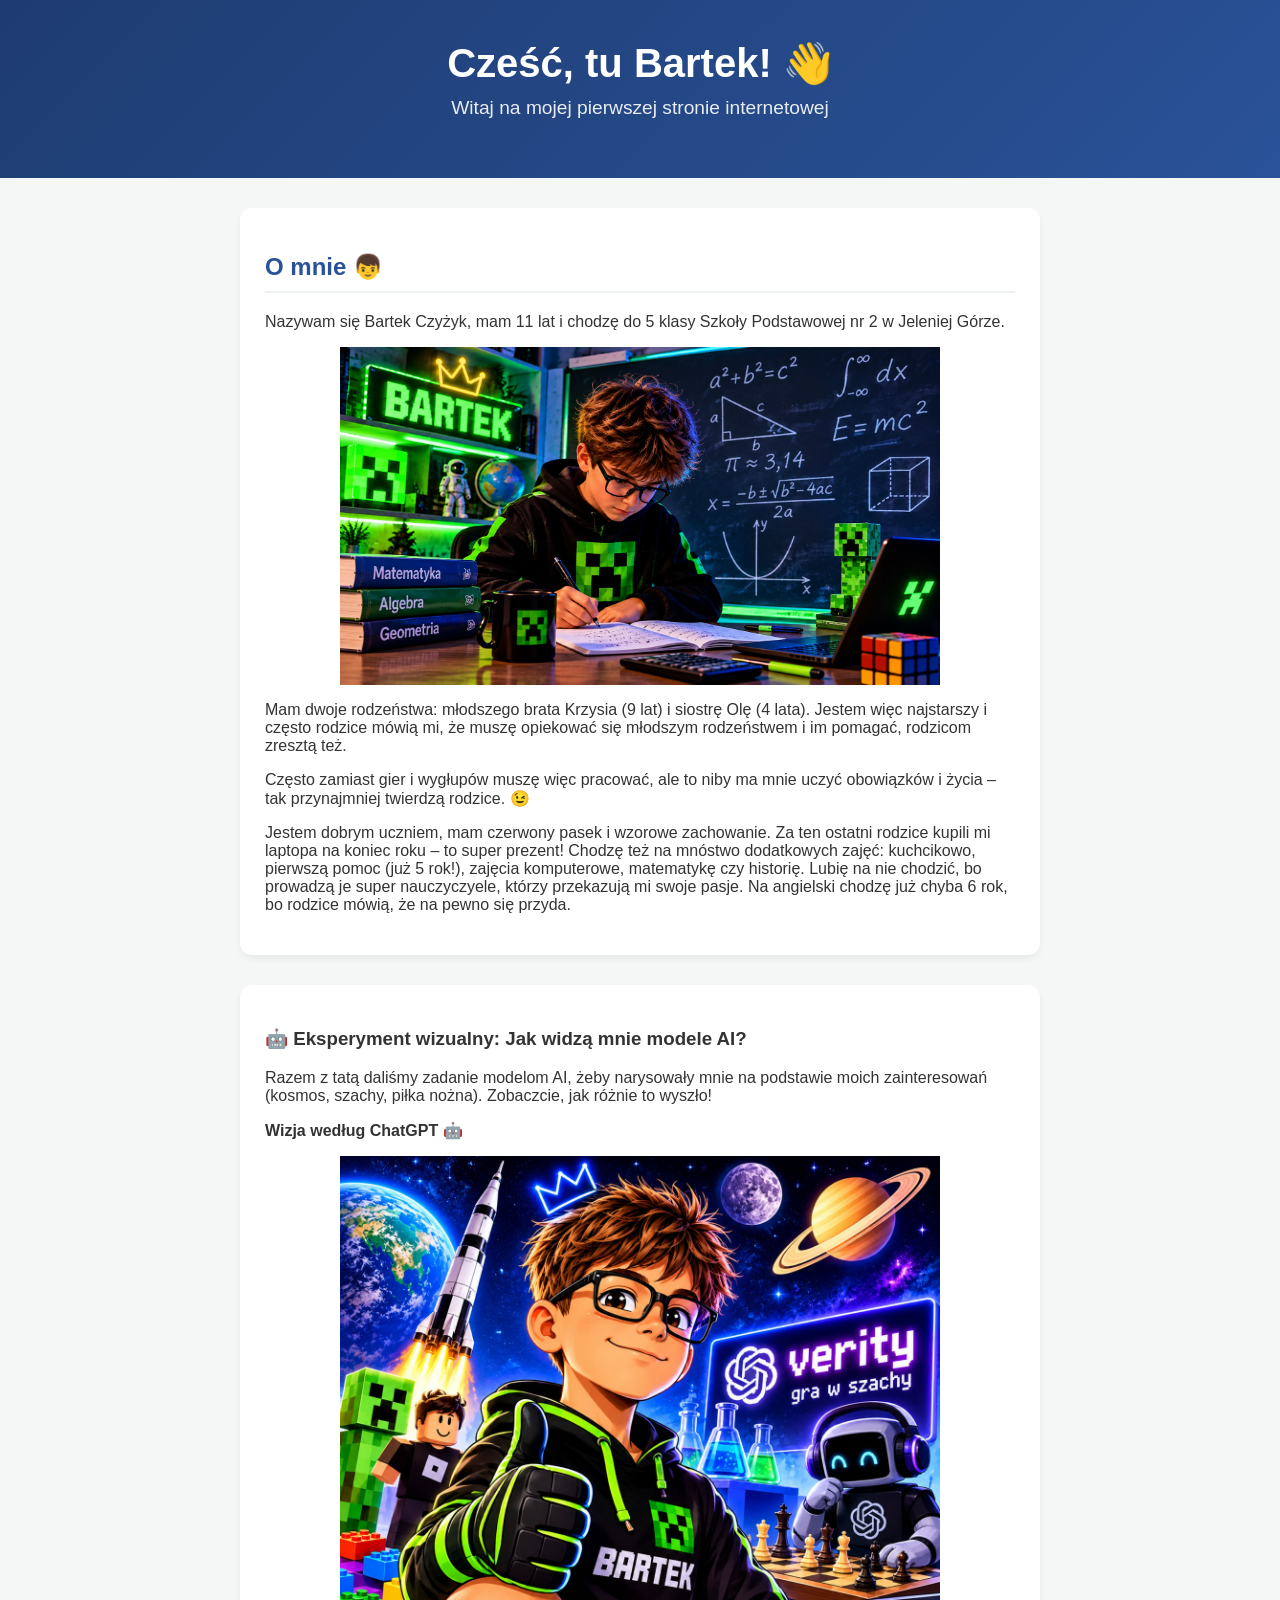
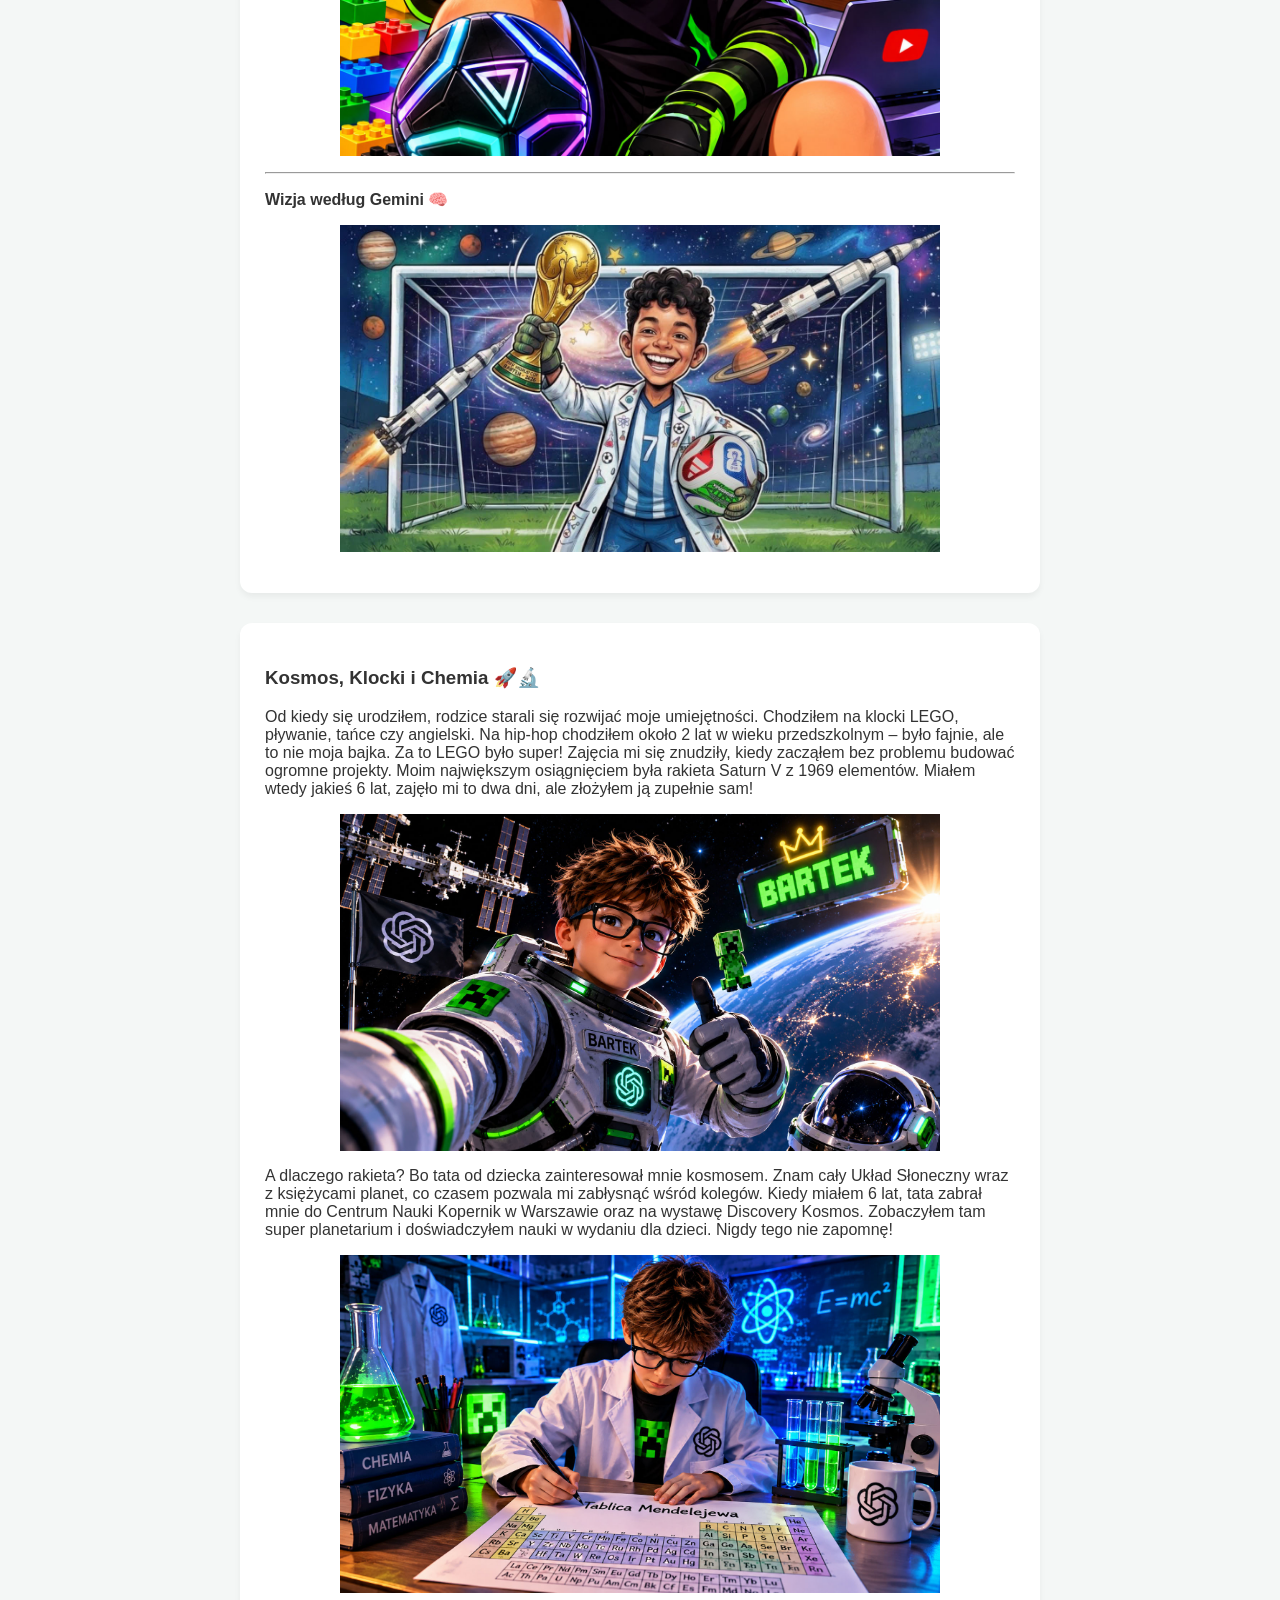
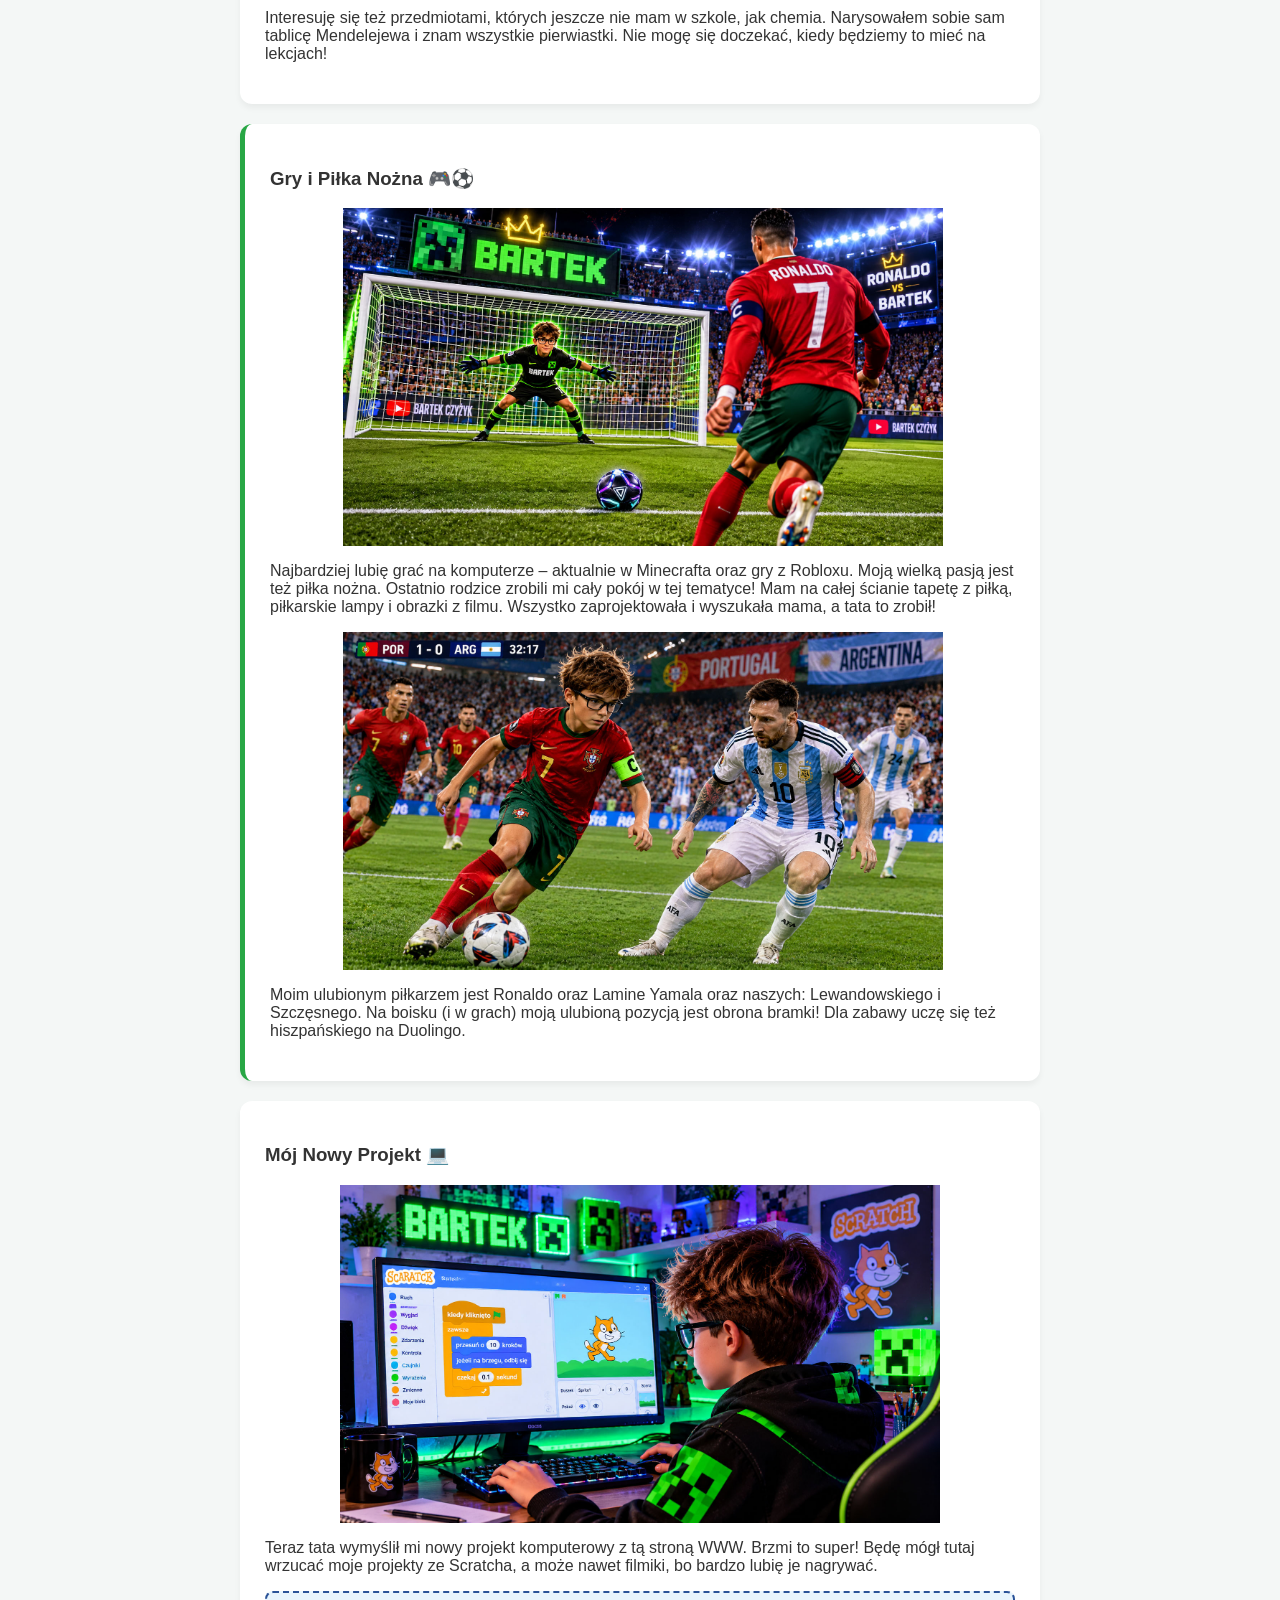
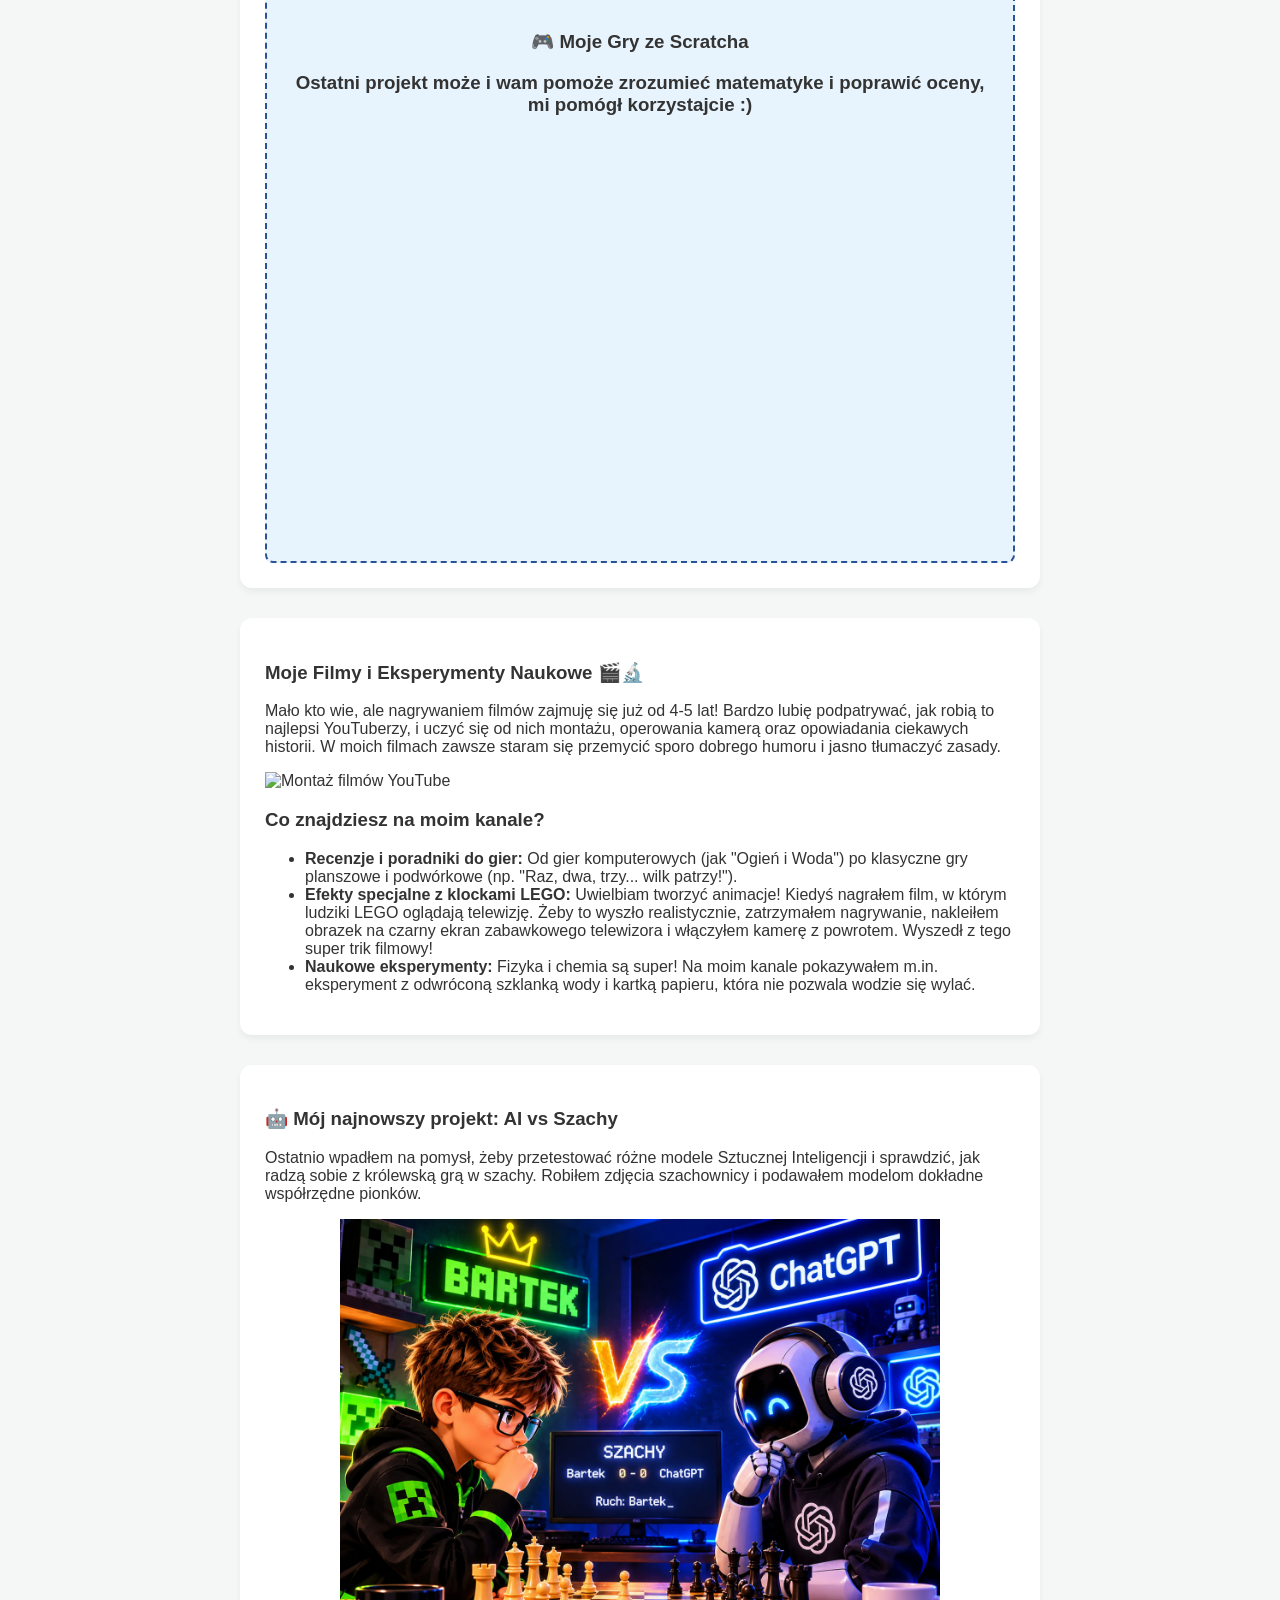
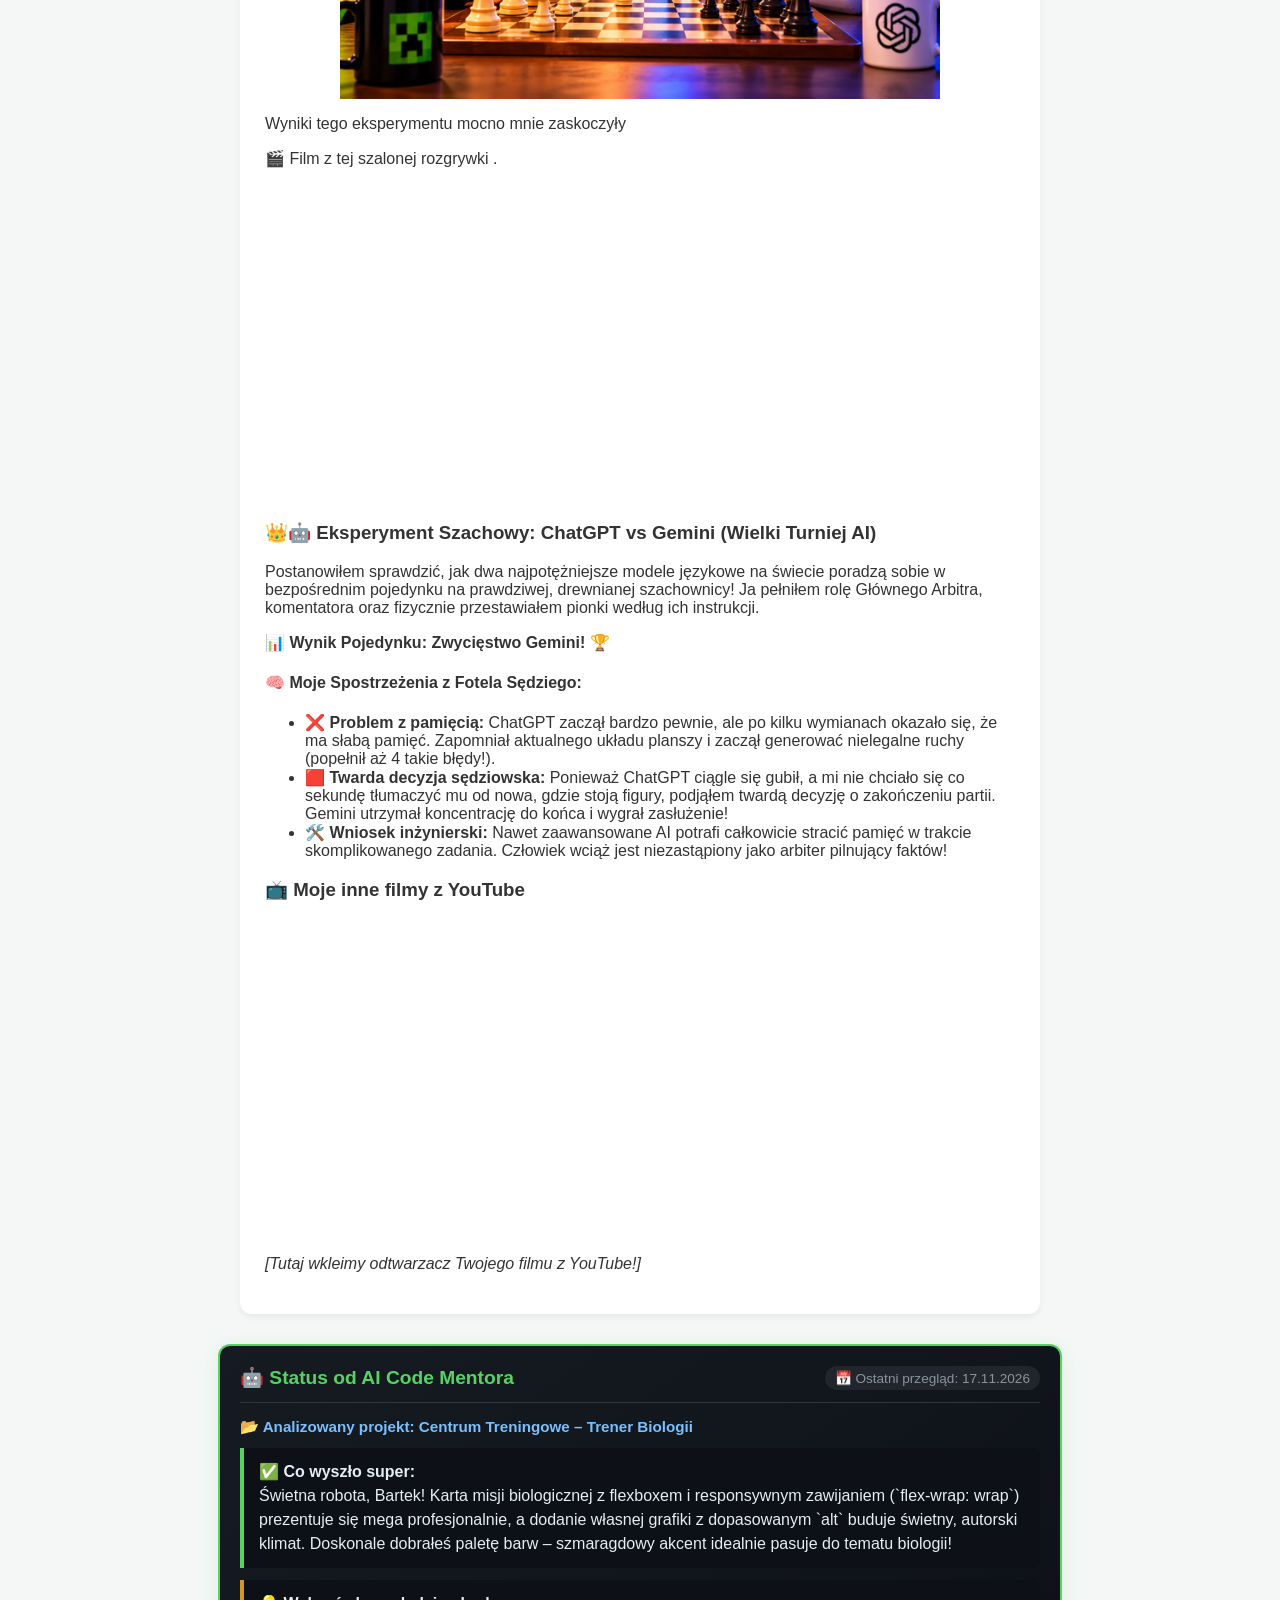
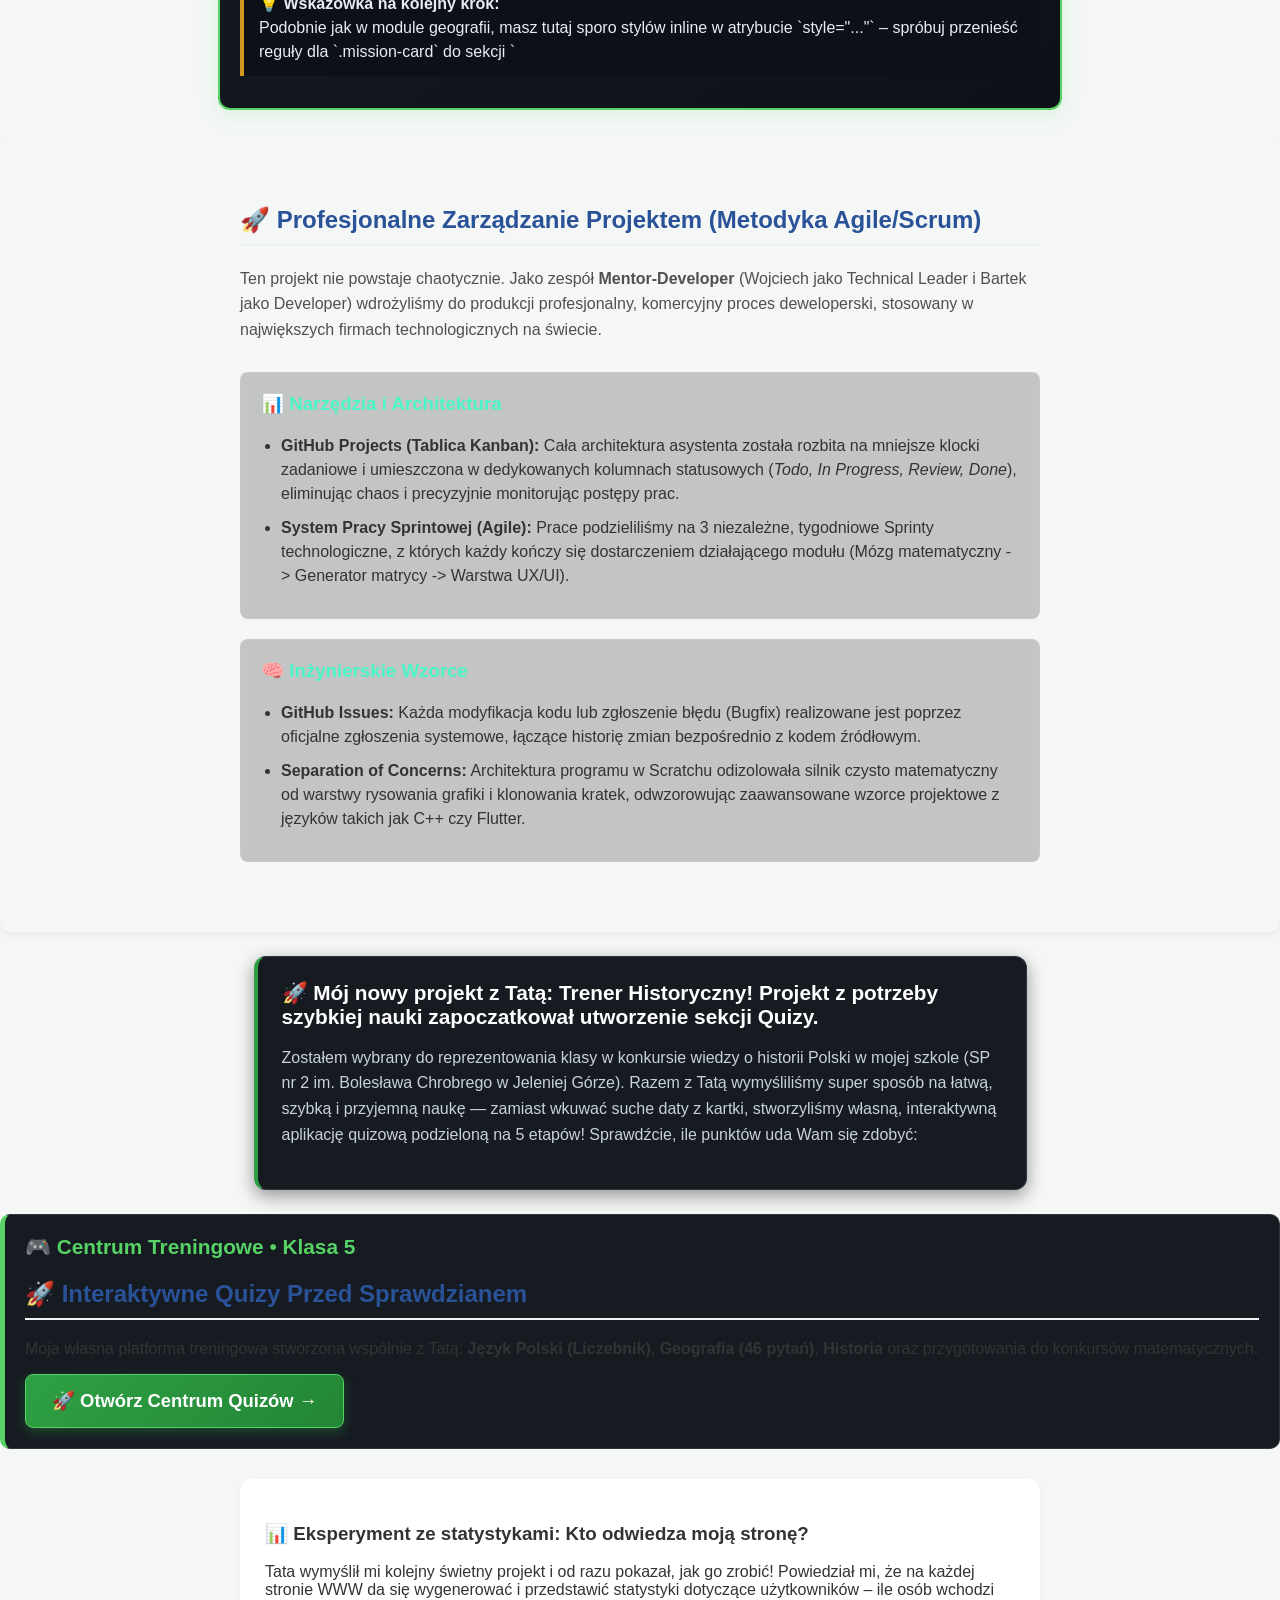
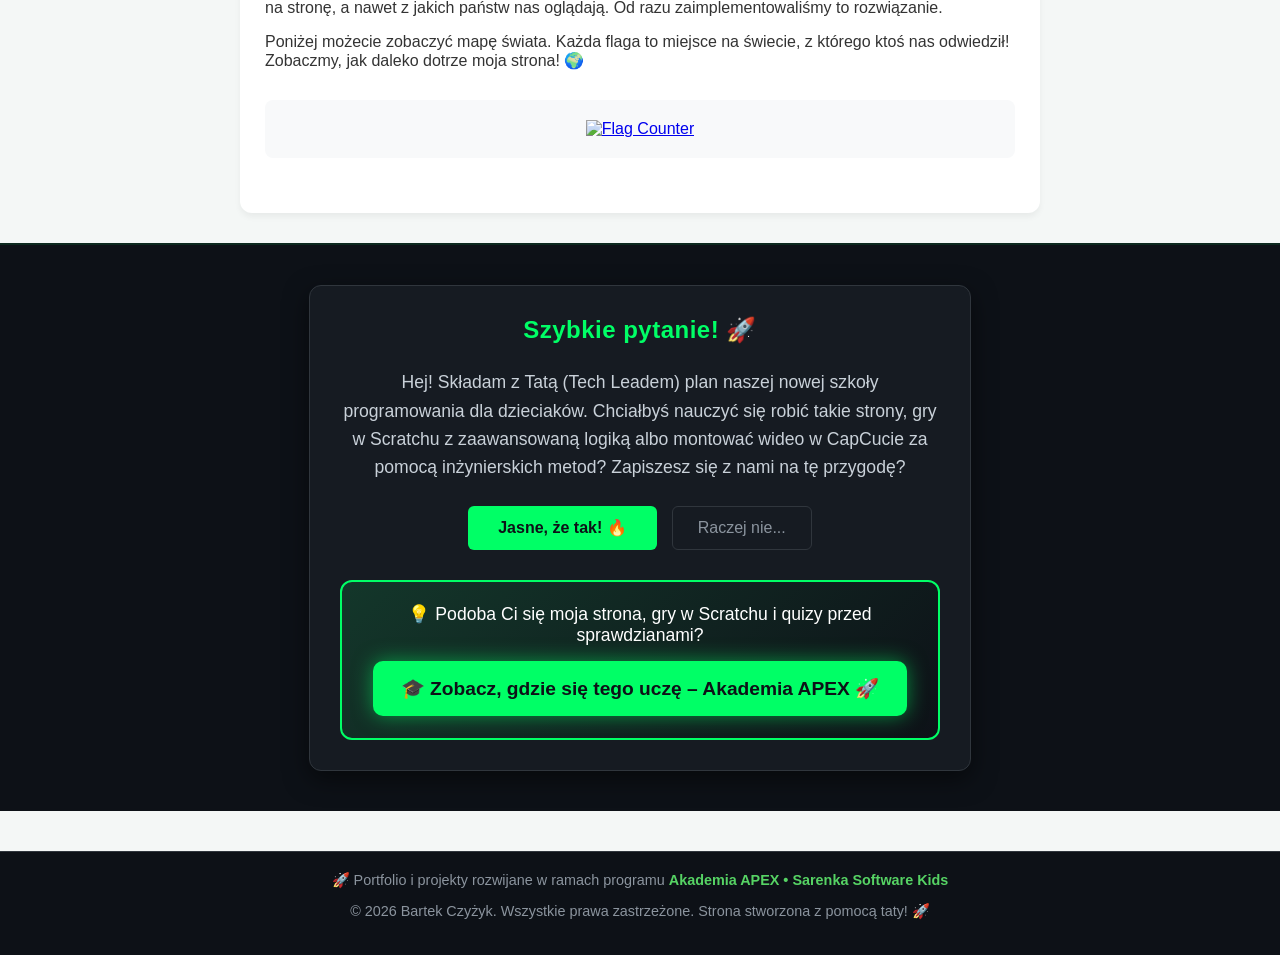
==== commit 929b3ad3: "Refactor quiz section and update training center layout" ====
--- a/index.html
+++ b/index.html
@@ -7,65 +7,7 @@
     <link rel="icon" type="image/png" href="favicon_bartek.png?v=1">
     <link rel="apple-touch-icon" href="favicon_bartek.png?v=1">
 
-    <style>
-        body { font-family: 'Segoe UI', Tahoma, Geneva, Verdana, sans-serif; background-color: #f4f7f6; color: #333; margin: 0; padding: 0; }
-        header { background: linear-gradient(135deg, #1e3c72 0%, #2a5298 100%); color: white; text-align: center; padding: 40px 20px; }
-        h1 { margin: 0; font-size: 2.5em; }
-        .subtitle { font-size: 1.2em; opacity: 0.9; margin-top: 10px; }
-        .container { max-width: 800px; margin: 30px auto; padding: 0 20px; }
-        .section { background: white; padding: 25px; margin-bottom: 20px; border-radius: 12px; box-shadow: 0 4px 6px rgba(0,0,0,0.05); }
-        h2 { color: #2a5298; border-bottom: 2px solid #eef2f3; padding-bottom: 10px; }
-        .football-theme { border-left: 5px solid #28a745; }
-        .space-theme { border-left: 5px solid #ffc107; }
-        .scratch-box { background-color: #e8f4fd; border: 2px dashed #2a5298; border-radius: 8px; padding: 20px; text-align: center; }
-
-        /* WYRAŹNE PRZYCISKI DO QUIZÓW I SZKOŁY TEST Mentora Tata, Mama, Bartek i krzys Ola pozdrawiaja*/
-        .button-quiz {
-            display: inline-block;
-            background: linear-gradient(135deg, #2ea043 0%, #238636 100%);
-            color: #ffffff !important;
-            font-size: 1.15rem;
-            font-weight: bold;
-            padding: 15px 26px;
-            border-radius: 8px;
-            text-decoration: none;
-            border: 1px solid #56D364;
-            box-shadow: 0 4px 12px rgba(46, 160, 67, 0.35);
-            text-align: center;
-        }
-        .button-pdf {
-            display: inline-block;
-            background-color: #21262d;
-            color: #56D364 !important;
-            font-size: 1.1rem;
-            font-weight: bold;
-            padding: 14px 24px;
-            border-radius: 8px;
-            text-decoration: none;
-            border: 2px solid #56D364;
-            text-align: center;
-        }
-        .button-apex {
-            display: inline-block;
-            background: #00ff66;
-            color: #0d1117 !important;
-            font-size: 1.2rem;
-            font-weight: 800;
-            padding: 16px 28px;
-            border-radius: 10px;
-            text-decoration: none;
-            box-shadow: 0 0 20px rgba(0, 255, 102, 0.5);
-            text-align: center;
-        }
-        @media (max-width: 600px) {
-            .button-quiz, .button-pdf, .button-apex {
-                display: block;
-                width: 100%;
-                box-sizing: border-box;
-            }
-        }
-    </style>
-
+        <link rel="stylesheet" href="style.css">
         <link rel="stylesheet" href="agile-style.css">
         <link rel="stylesheet" href="mentor/mentor.css">
 
@@ -252,77 +194,8 @@
     </p>  
 </div>
  
-<!--------->
-    <!------------------ WSZYSTKIE QUIZY --------------------------------->
-    <div class="container">
-        <div class="section" style="background-color: #0d1117; color: #c9d1d9; border: 2px solid #56D364; box-shadow: 0 8px 24px rgba(0,0,0,0.35);">
-            <h2 style="color: #56D364; border-bottom: 1px solid #30363d; font-size: 1.6rem;">🧠 Moje Centrum Treningowe (Aplikacje Quizowe)</h2>
-            <p style="font-size: 1.05rem; line-height: 1.6; color: #e6edf3;">
-                Zostałem wybrany do reprezentowania klasy w konkursie wiedzy o historii Polski (SP nr 2 im. Bolesława Chrobrego w Jeleniej Górze). Razem z Tatą stworzyliśmy własne, interaktywne aplikacje webowe do nauki przed sprawdzianami. Kliknij duży zielony przycisk, aby zagrać:
-            </p>
-            <div style="display: flex; flex-direction: column; gap: 16px; margin-top: 20px;">
-                
-                <!-- Aktywny quiz: Historia -->
-                <div style="border: 1px solid #30363d; border-left: 5px solid #56D364; padding: 20px; border-radius: 10px; background-color: #161b22;">
-                    <h3 style="margin-top: 0; color: #56D364; font-size: 1.3rem;">🏰 Historia Polski – Konkurs Szkolny</h3>
-                    <p style="margin-bottom: 16px; font-size: 1rem; color: #c9d1d9;">28 kluczowych dat od Mieszka I do współczesności + lokalne ciekawostki o Bolesławie Chrobrym.</p>
-                    <a href="quizy/historia/konkurs_szkolny_sp2.html" class="button-quiz">
-                        ⚔️ Uruchom Trener Historii 🚀
-                    </a>
-                </div>
-
-                <!-- Aktywny quiz: Historia SP2 i Chrobry (80-lecie) -->
-                <div style="border: 1px solid #30363d; border-left: 5px solid #56D364; padding: 20px; border-radius: 10px; background-color: #161b22;">
-                    <h3 style="margin-top: 0; color: #56D364; font-size: 1.3rem;">🏫 Historia SP2 i Bolesław Chrobry (80-lecie Dwójki)</h3>
-                    <p style="margin-bottom: 16px; font-size: 1rem; color: #c9d1d9;">Specjalny trening na 80-lecie Szkoły Podstawowej nr 2 w Jeleniej Górze i wiedzy o naszym patronie (16 pytań + pułapka!).</p>
-                    <a href="quizy/historia/quiz_sp2_chrobry.html" class="button-quiz">
-                        🏰 Uruchom Quiz o SP2 🚀
-                    </a>
-                </div>
-
-                <!-- Kompendium PDF: Historia SP2 i Chrobry -->
-                <div style="border: 1px solid #30363d; border-left: 5px solid #56D364; padding: 20px; border-radius: 10px; background-color: #161b22;">
-                    <h3 style="margin-top: 0; color: #56D364; font-size: 1.3rem;">📄 Kompendium PDF: Historia SP2 i Chrobry</h3>
-                    <p style="margin-bottom: 16px; font-size: 1rem; color: #c9d1d9;">Ściąga konkursowa na 1 stronę A4 (historia szkoły, oś czasu i ciekawostki) – pobierz lub wydrukuj!</p>
-                    <a href="quizy/historia/Kompendium_SP2_Chrobry_Bartek.pdf" target="_blank" class="button-pdf">
-                        📥 Pobierz Kompendium PDF
-                    </a>
-                </div>
-
-                <!-- Aktywny quiz: Biologia (Tekstowy) -->
-                <div style="border: 1px solid #30363d; border-left: 5px solid #56D364; padding: 20px; border-radius: 10px; background-color: #161b22;">
-                    <h3 style="margin-top: 0; color: #56D364; font-size: 1.3rem;">🧬 Biologia – Budowa Komórki (25 pytań)</h3>
-                    <p style="margin-bottom: 16px; font-size: 1rem; color: #c9d1d9;">Kompleksowy test sprawdzianowy: komórka zwierzęca, roślinna, grzybowa i bakteryjna.</p>
-                    <a href="quizy/biologia/test_z_bud_komorek.html" class="button-quiz">
-                        🧬 Uruchom Test z Biologii 🚀
-                    </a>
-                </div>
-
-                <!-- Aktywny quiz: Biologia z obrazkami -->
-                <div style="border: 1px solid #30363d; border-left: 5px solid #56D364; padding: 20px; border-radius: 10px; background-color: #161b22;">
-                    <h3 style="margin-top: 0; color: #56D364; font-size: 1.3rem;">🔬 Biologia z obrazkami – Rozpoznaj Komórkę</h3>
-                    <p style="margin-bottom: 16px; font-size: 1rem; color: #c9d1d9;">Trening wizualny: rozpoznaj na ilustracjach komórkę zwierzęcą, roślinną, bakteryjną, mitochondrium oraz aparat Golgiego.</p>
-                    <a href="quizy/biologia/komorki_obrazki.html" class="button-quiz">
-                        🔬 Uruchom Trener Obrazkowy 🖼️
-                    </a>
-                </div>
-
-                  <!---------------------------- GEOGRAFIA POCZATEK -------------------------->
-                <div style="border: 1px solid #30363d; border-left: 5px solid #56D364; padding: 20px; border-radius: 10px; background-color: #161b22;">
-                <h3 style="margin-top: 0; color: #56D364; font-size: 1.3rem;">🌍 Geografia – Trener Przed Sprawdzianem</h3>
-                    <p>Interaktywny trening wiedzy z geografii dla klasy 5 – pytania przygotowujące do klasówki.</p>
-                    <a href="quizy/geografia/test_geografia.html" class="button-quiz">🌍 Uruchom Trener Geografii 🚀</a>
-                </div>
-    <!---------------------------- GEOGRAFIA KONIEC -------------------------->
-                
-  <!---------------------------- POLSKI POCZATEK -------------------------->
-                <div style="border: 1px solid #30363d; border-left: 5px solid #56D364; padding: 20px; border-radius: 10px; background-color: #161b22;">
-                <h3 style="margin-top: 0; color: #56D364; font-size: 1.3rem;">🌍 Polski Liczebniki – Trener Przed Sprawdzianem</h3>
-                    <p>Interaktywny trening wiedzy z części mowy (liczebniki) dla klasy 5 – pytania przygotowujące do klasówki.</p>
-                    <a href="quizy/polski/test_liczebnik.html" class="button-quiz">🌍 Uruchom Trener Liczebniki 🚀</a>
-                </div>
-    <!---------------------------- POLSKI KONIEC -------------------------->
-   <!---------------------------- Centrum Treningowe -------------------------->
+<!--------------------------    WSZYSTKIE QUIZY ------------------------------------------------------>
+<!---------------------------- Centrum Treningowe ---------------------------------------------------->
     <div style="border: 1px solid #30363d; border-left: 5px solid #56D364; padding: 20px; border-radius: 10px; background-color: #161b22;">
    <h3 style="margin-top: 0; color: #56D364; font-size: 1.3rem;">🎮 Centrum Treningowe • Klasa 5</h3>
       <h2>🚀 Interaktywne Quizy Przed Sprawdzianem</h2>
@@ -330,9 +203,8 @@
           <strong>Język Polski (Liczebnik)</strong>, <strong>Geografia (46 pytań)</strong>, 
           <strong>Historia</strong> oraz przygotowania do konkursów matematycznych.</p>
       <a href="quizy/index.html" class="button-quiz">🚀 Otwórz Centrum Quizów →</a>
-    </div>
-                
-    <!---------------------------- QUIZY KONIEC -------------------------->
+    </div>          
+<!---------------------------- QUIZY KONIEC ---------------------------------------------------------->
             </div>
         </div>
     </div>
@@ -439,8 +311,6 @@
     </p>
 </footer>
  <!----------------------------- STOPKA STRONY --------------------------------------->
-    
-    </hr> </hr> 
 
 </body>
 </html>
--- a/style.css
+++ b/style.css
@@ -0,0 +1,116 @@
+/* =========================================================
+   GŁÓWNY ARKUSZ STYLÓW — PORTFOLIO BARTKA CZYŻYKA (style.css)
+   ========================================================= */
+
+body {
+  font-family: 'Segoe UI', Tahoma, Geneva, Verdana, sans-serif;
+  background-color: #f4f7f6;
+  color: #333;
+  margin: 0;
+  padding: 0;
+}
+
+header {
+  background: linear-gradient(135deg, #1e3c72 0%, #2a5298 100%);
+  color: white;
+  text-align: center;
+  padding: 40px 20px;
+}
+
+h1 {
+  margin: 0;
+  font-size: 2.5em;
+}
+
+.subtitle {
+  font-size: 1.2em;
+  opacity: 0.9;
+  margin-top: 10px;
+}
+
+.container {
+  max-width: 800px;
+  margin: 30px auto;
+  padding: 0 20px;
+}
+
+.section {
+  background: white;
+  padding: 25px;
+  margin-bottom: 20px;
+  border-radius: 12px;
+  box-shadow: 0 4px 6px rgba(0, 0, 0, 0.05);
+}
+
+h2 {
+  color: #2a5298;
+  border-bottom: 2px solid #eef2f3;
+  padding-bottom: 10px;
+}
+
+.football-theme {
+  border-left: 5px solid #28a745;
+}
+
+.space-theme {
+  border-left: 5px solid #ffc107;
+}
+
+.scratch-box {
+  background-color: #e8f4fd;
+  border: 2px dashed #2a5298;
+  border-radius: 8px;
+  padding: 20px;
+  text-align: center;
+}
+
+/* WYRAŹNE PRZYCISKI DO QUIZÓW, PDF I SZKOŁY APEX */
+.button-quiz {
+  display: inline-block;
+  background: linear-gradient(135deg, #2ea043 0%, #238636 100%);
+  color: #ffffff !important;
+  font-size: 1.15rem;
+  font-weight: bold;
+  padding: 15px 26px;
+  border-radius: 8px;
+  text-decoration: none;
+  border: 1px solid #56D364;
+  box-shadow: 0 4px 12px rgba(46, 160, 67, 0.35);
+  text-align: center;
+}
+
+.button-pdf {
+  display: inline-block;
+  background-color: #21262d;
+  color: #56D364 !important;
+  font-size: 1.1rem;
+  font-weight: bold;
+  padding: 14px 24px;
+  border-radius: 8px;
+  text-decoration: none;
+  border: 2px solid #56D364;
+  text-align: center;
+}
+
+.button-apex {
+  display: inline-block;
+  background: #00ff66;
+  color: #0d1117 !important;
+  font-size: 1.2rem;
+  font-weight: 800;
+  padding: 16px 28px;
+  border-radius: 10px;
+  text-decoration: none;
+  box-shadow: 0 0 20px rgba(0, 255, 102, 0.5);
+  text-align: center;
+}
+
+@media (max-width: 600px) {
+  .button-quiz,
+  .button-pdf,
+  .button-apex {
+    display: block;
+    width: 100%;
+    box-sizing: border-box;
+  }
+}
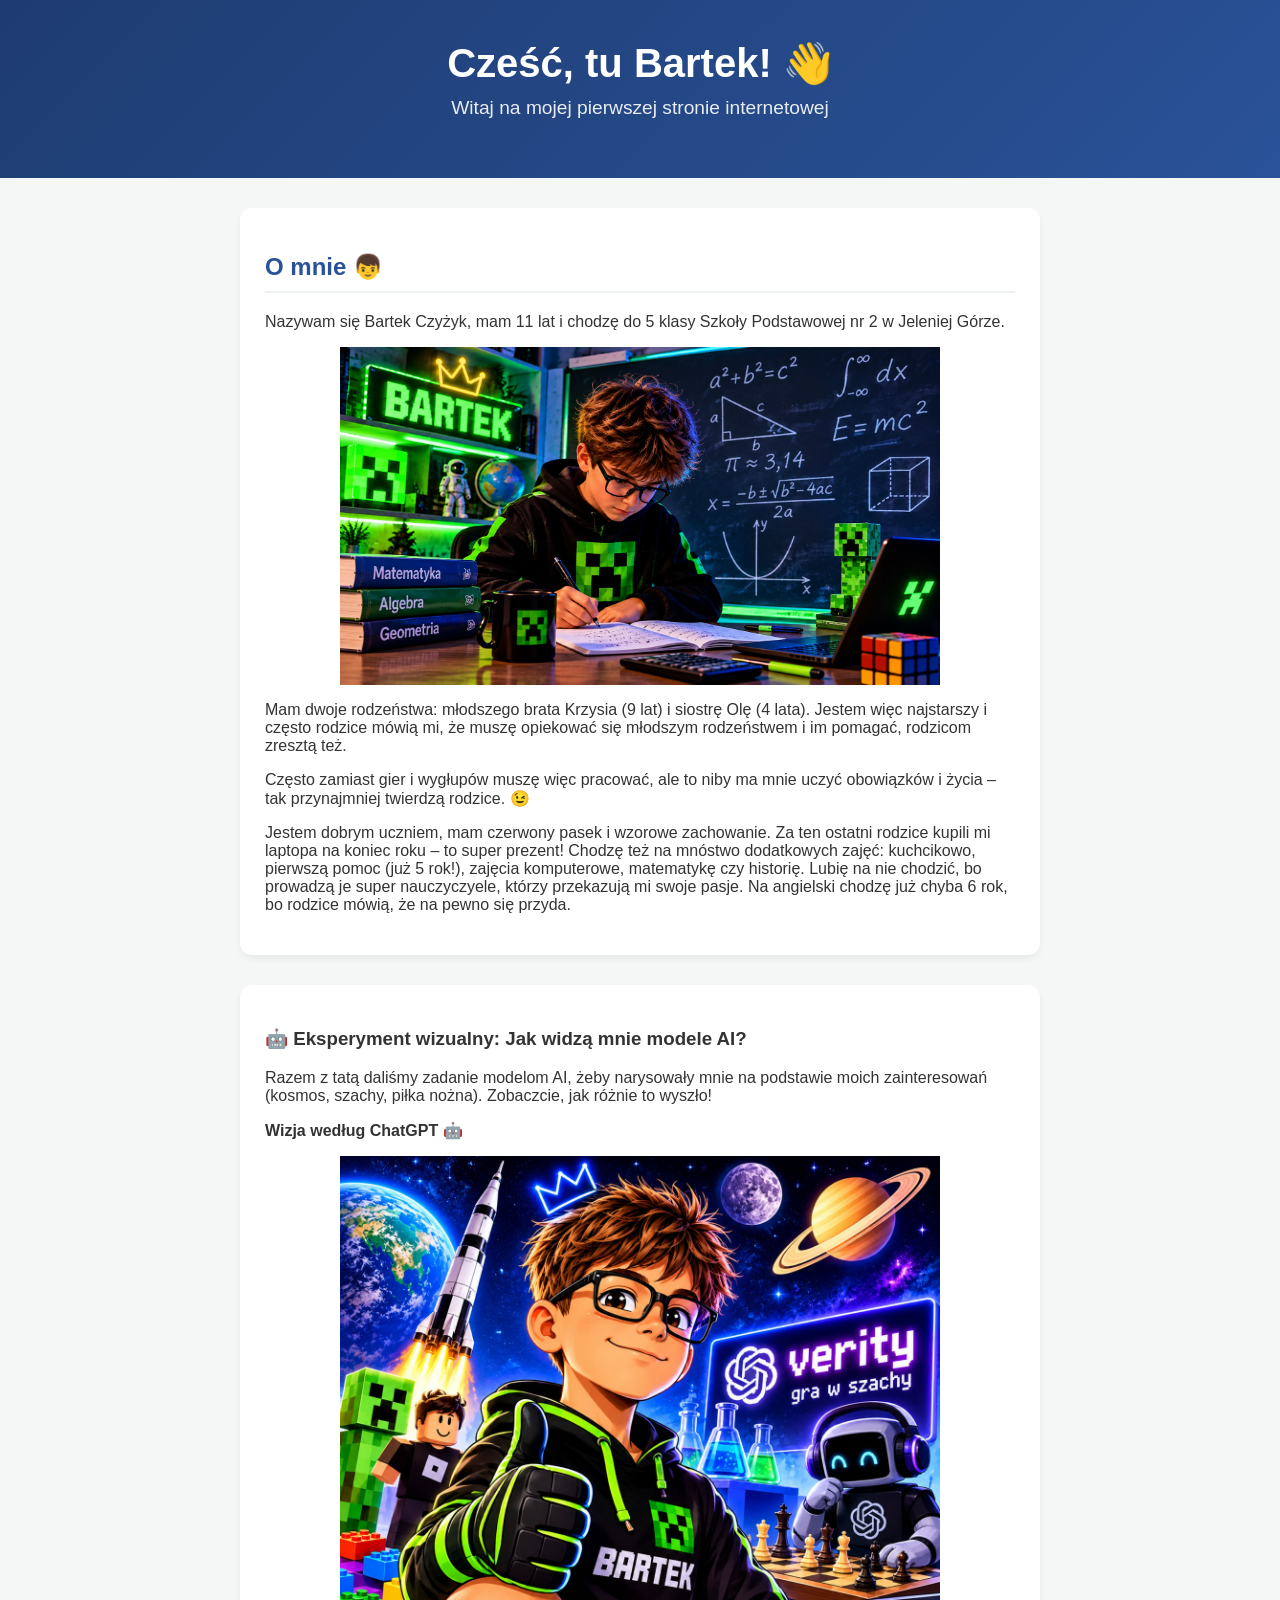
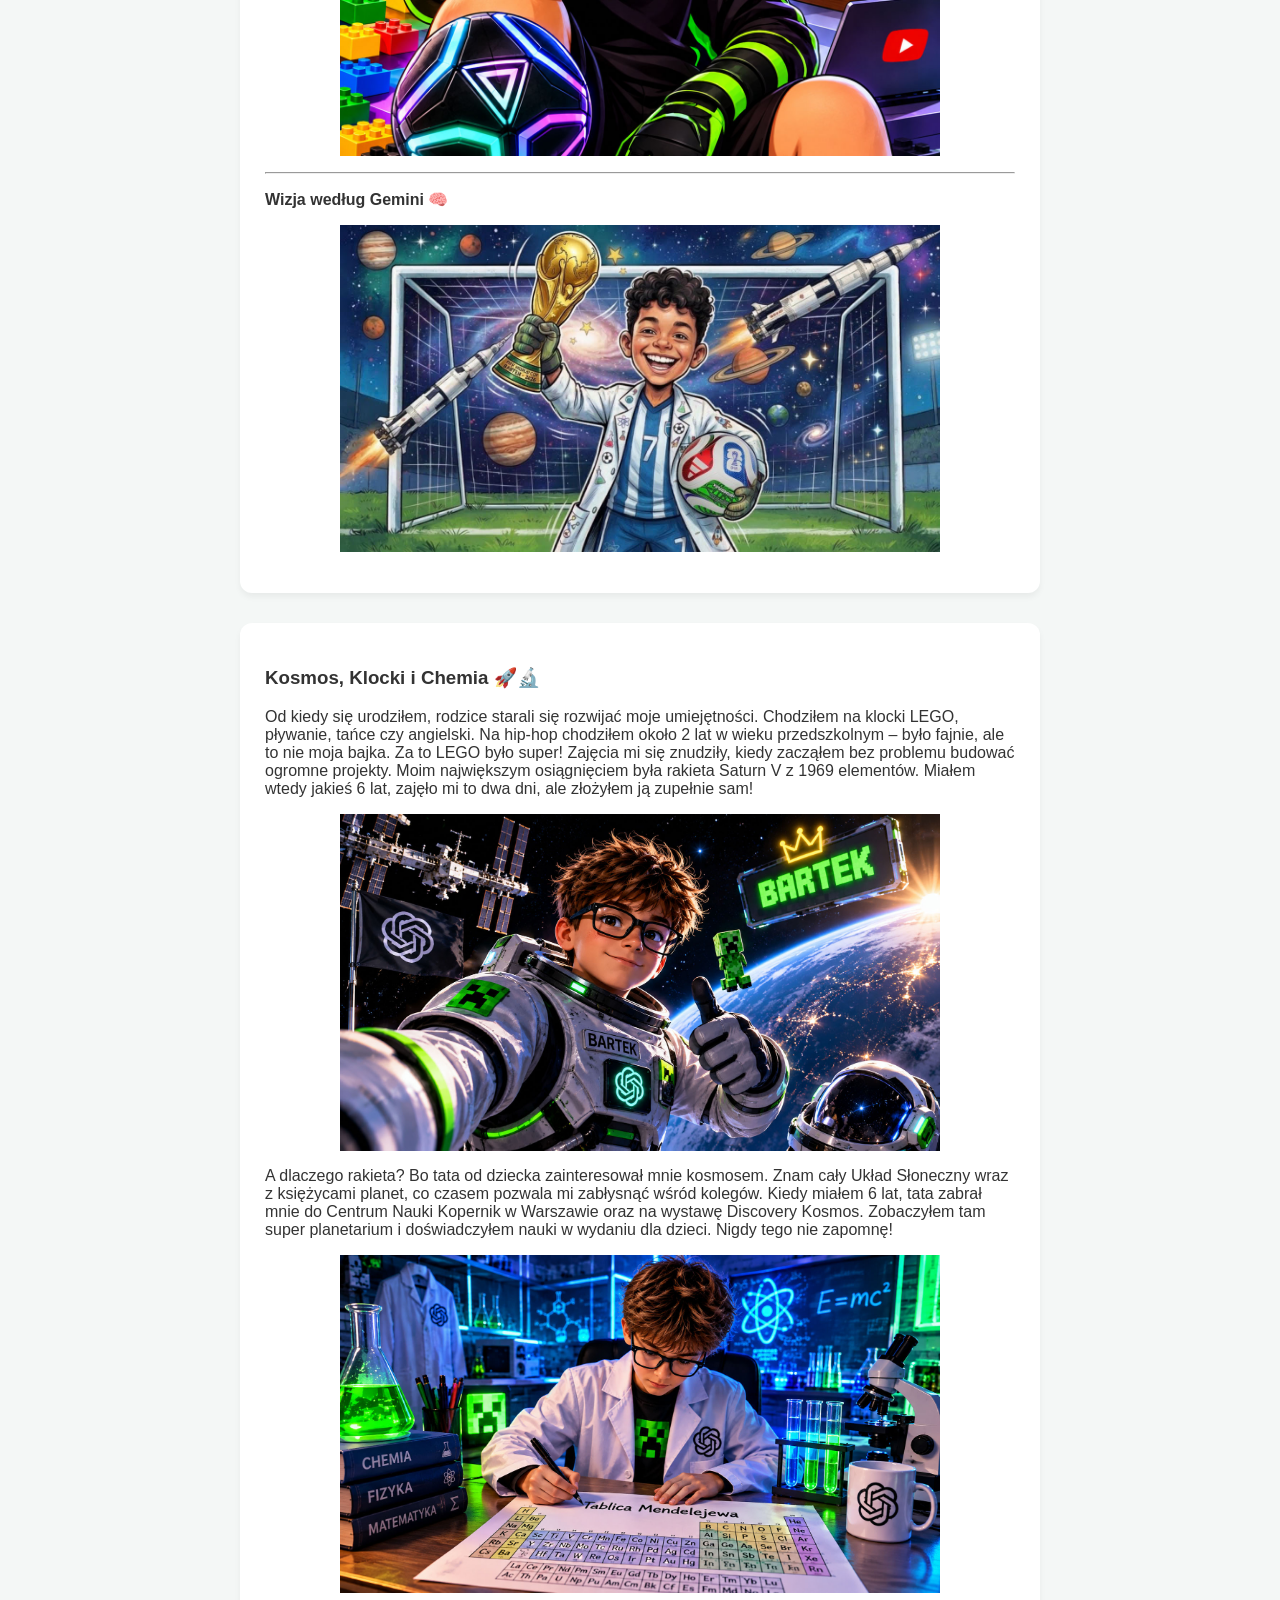
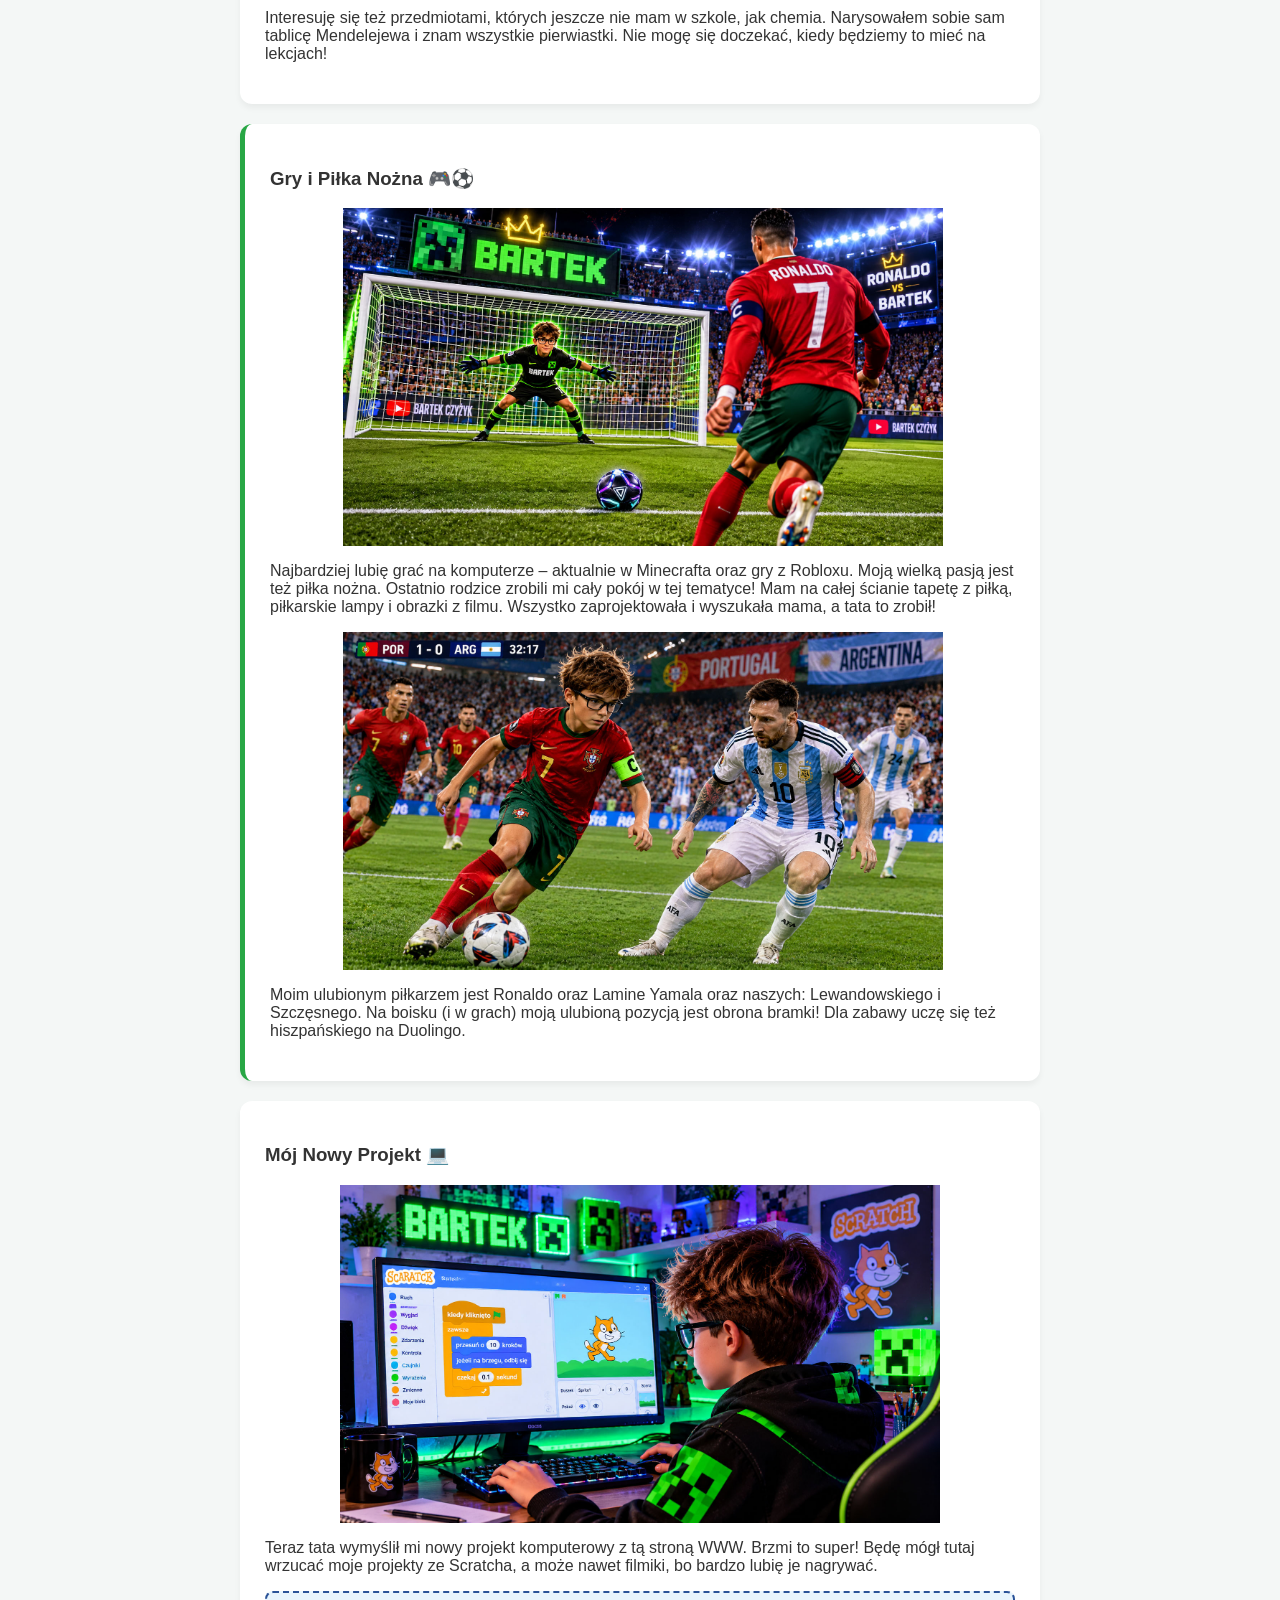
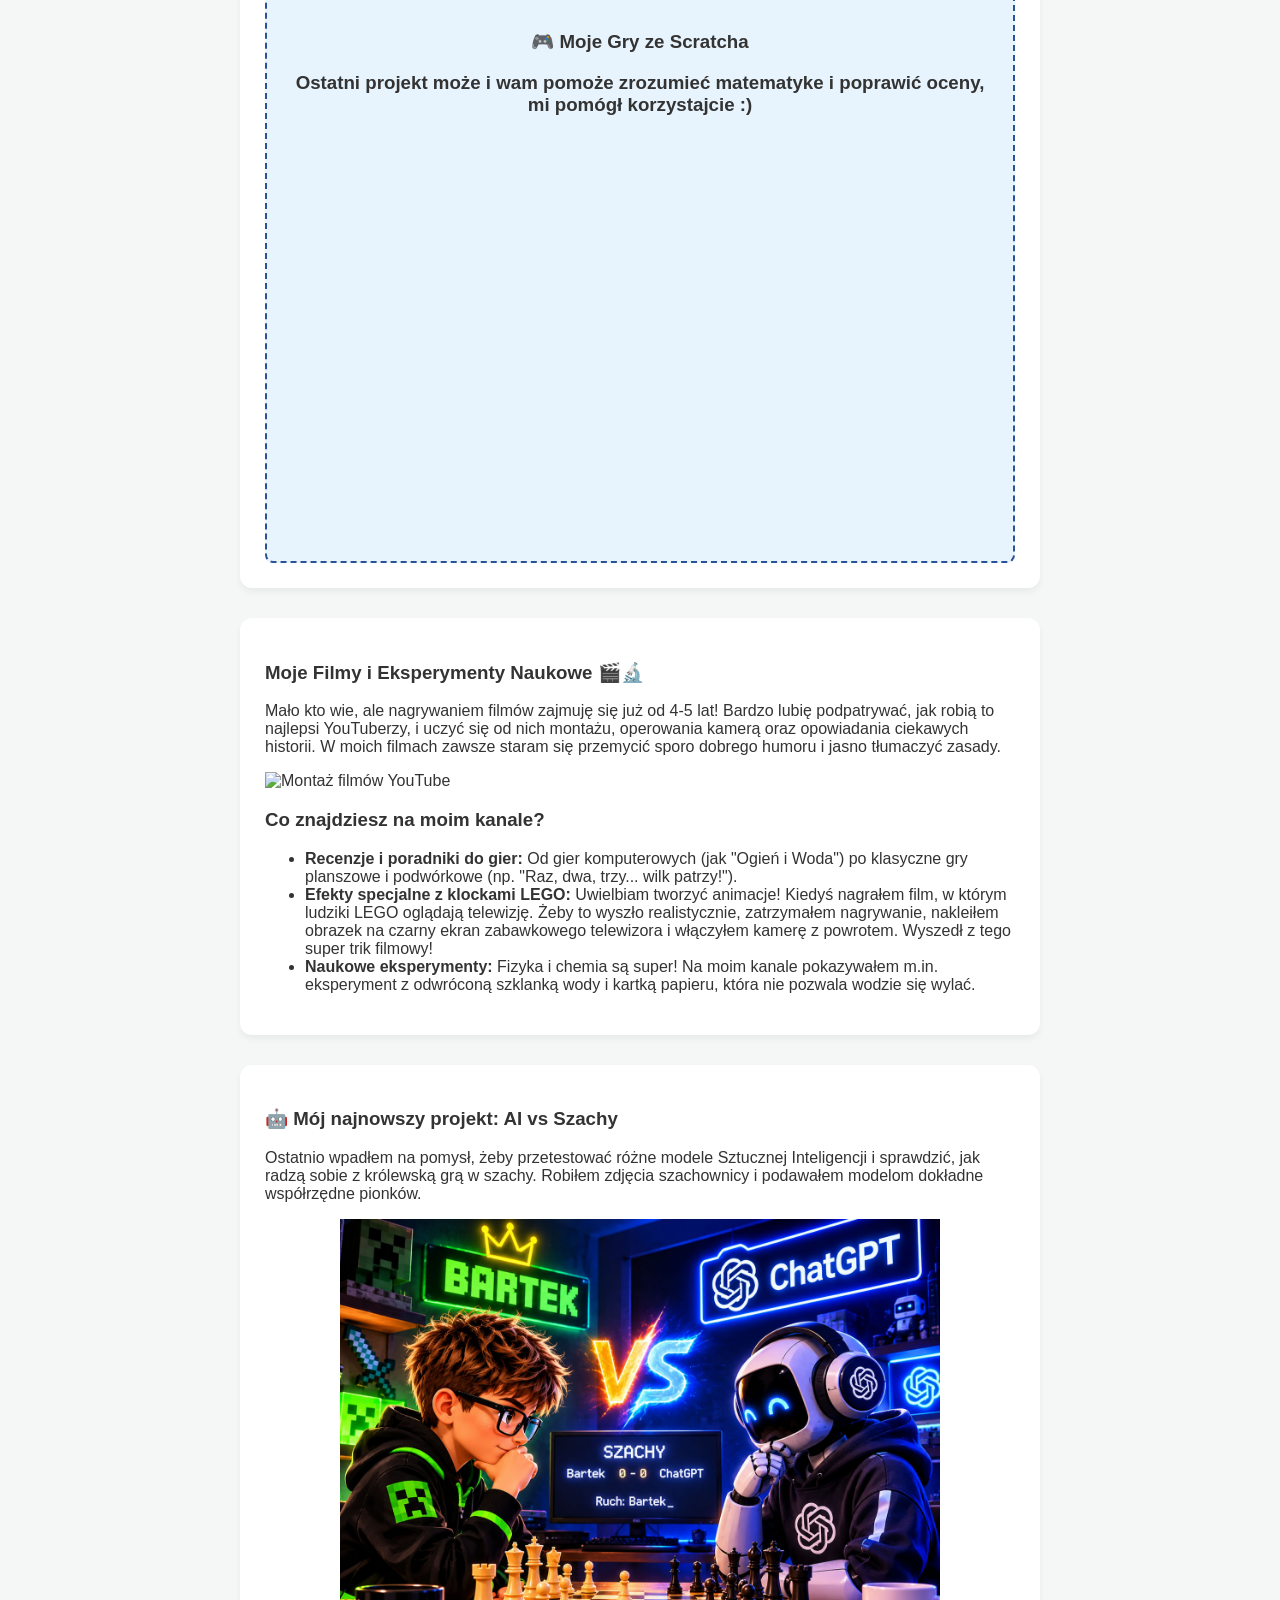
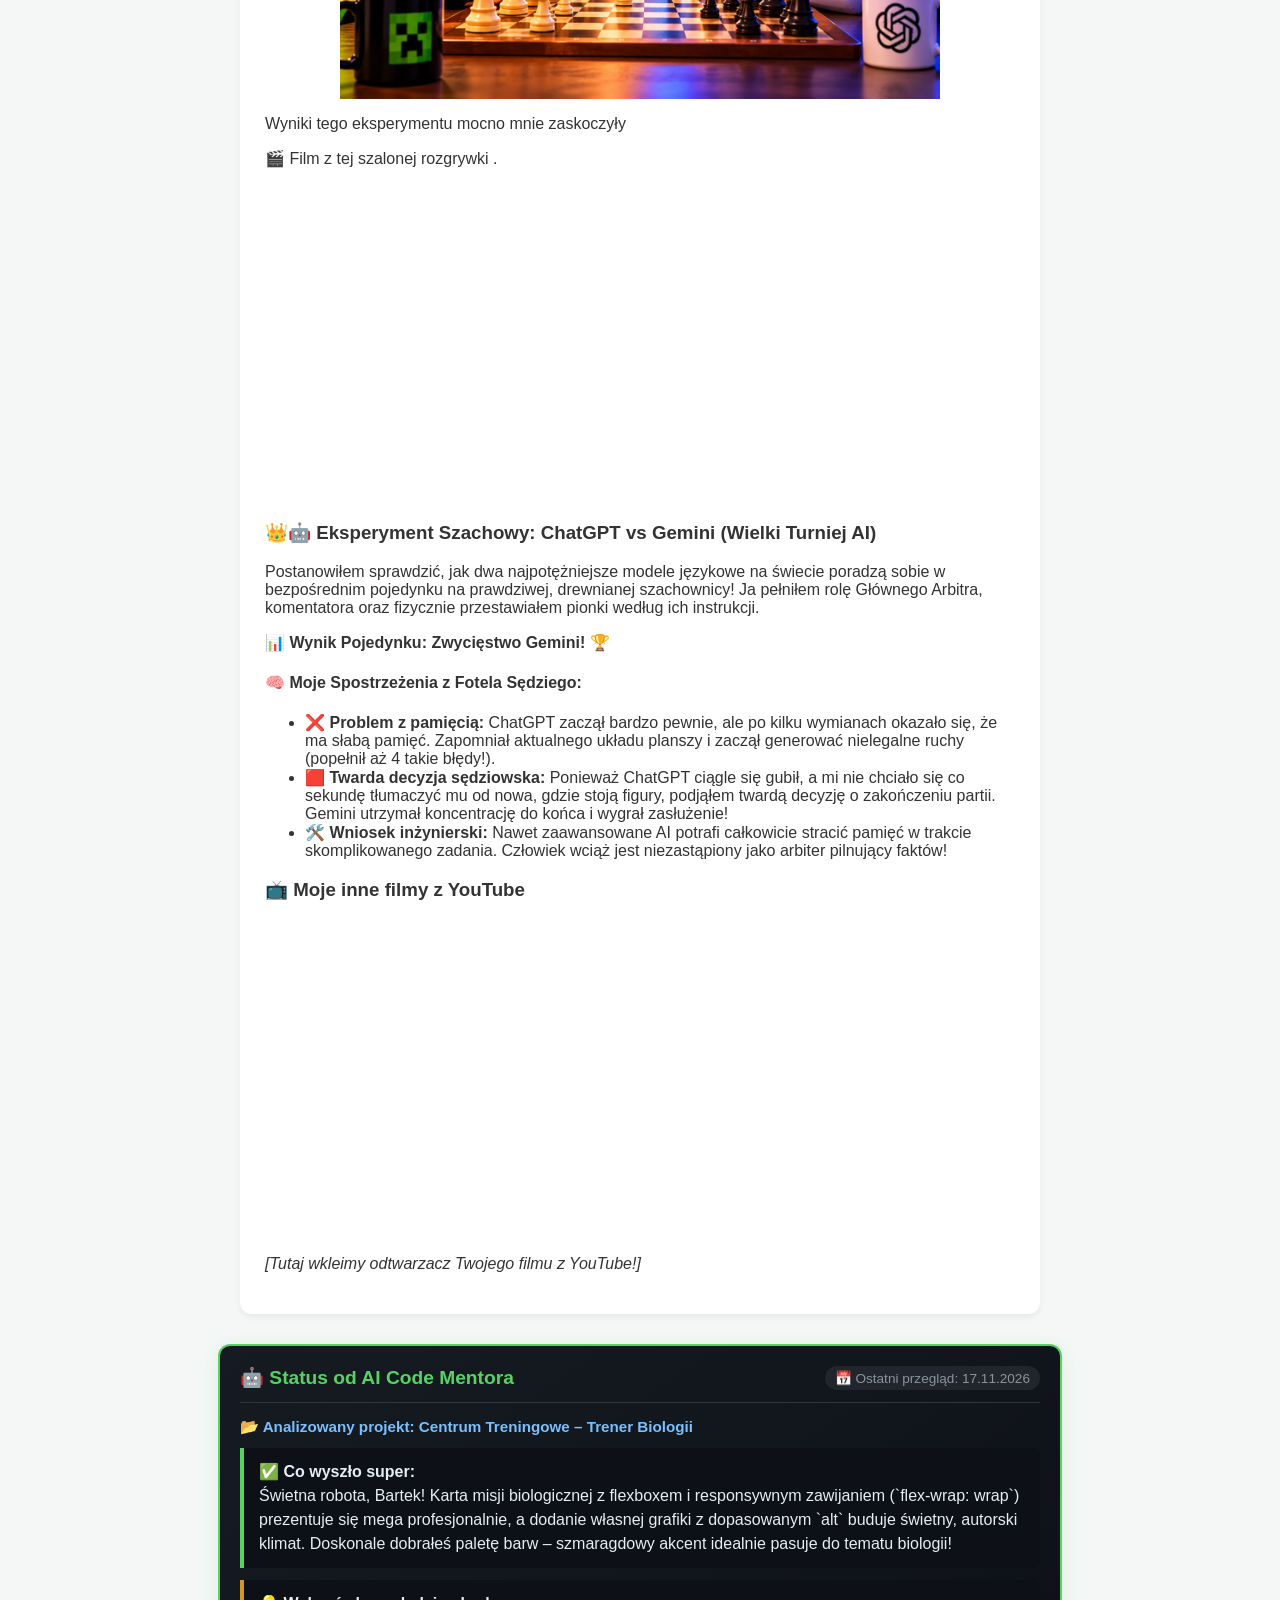
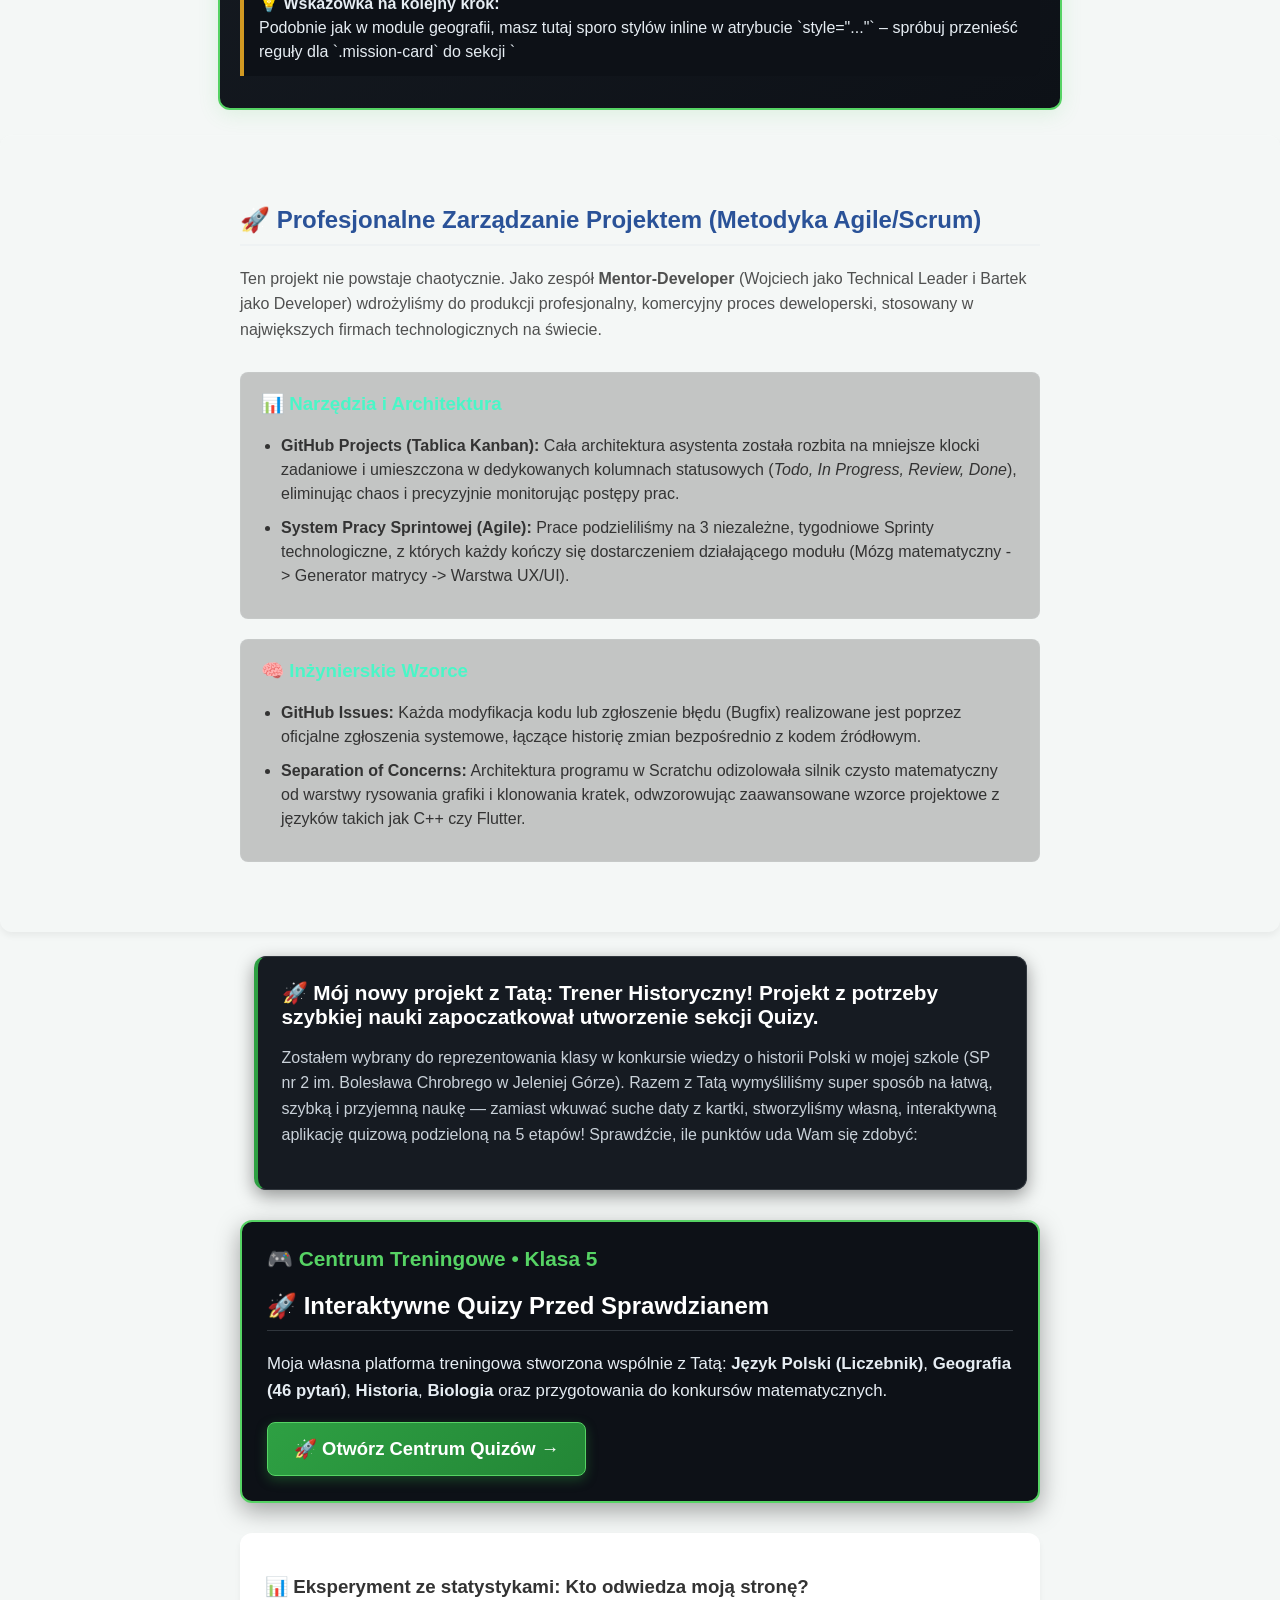
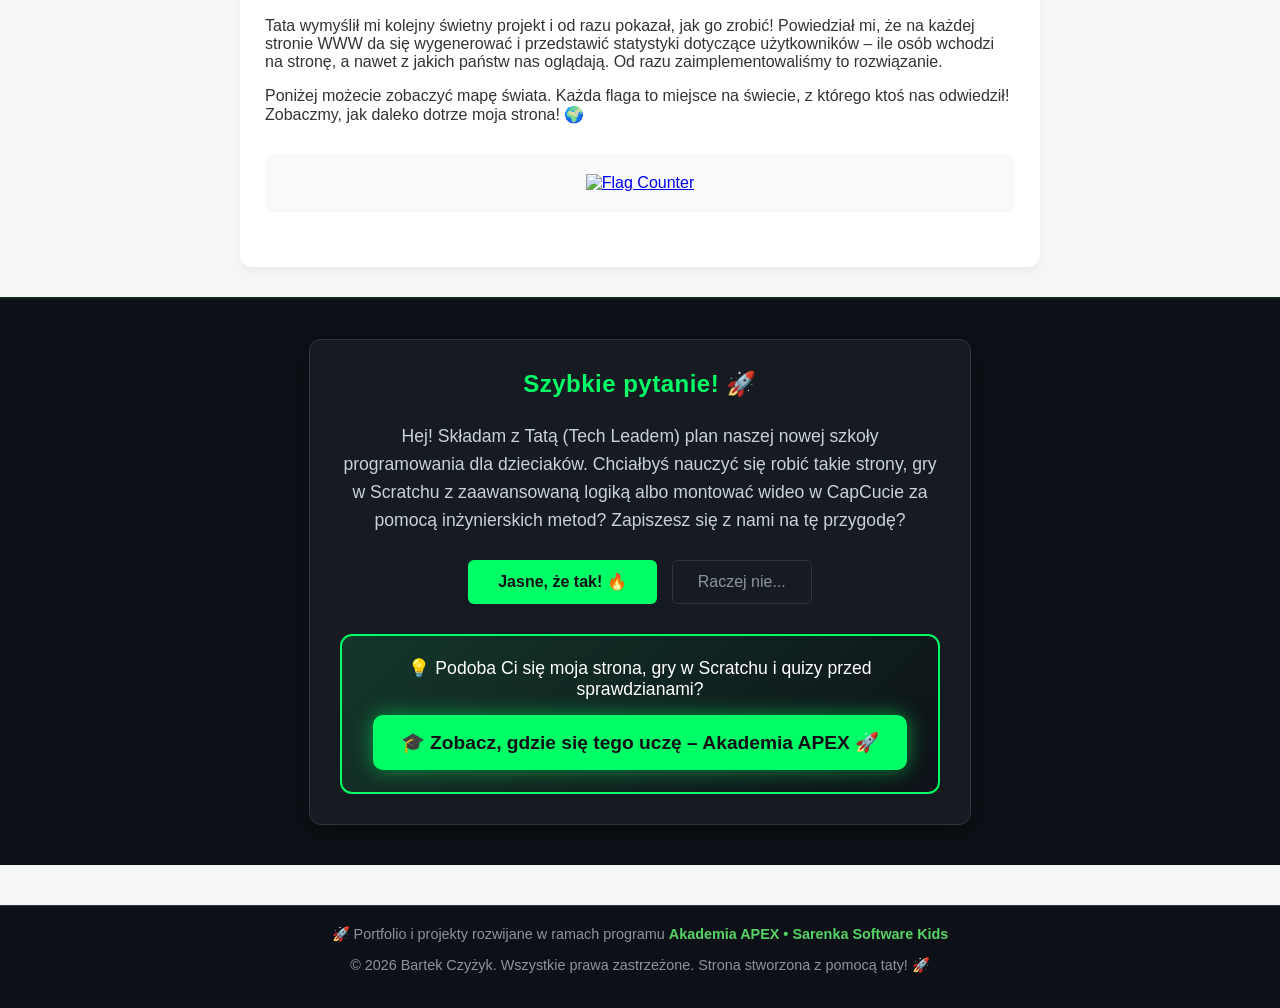
==== commit ec763d88: "Revamp training center section in index.html Updated the training center section with improved styli" ====
--- a/index.html
+++ b/index.html
@@ -193,21 +193,22 @@
         Zostałem wybrany do reprezentowania klasy w konkursie wiedzy o historii Polski w mojej szkole (SP nr 2 im. Bolesława Chrobrego w Jeleniej Górze). Razem z Tatą wymyśliliśmy super sposób na łatwą, szybką i przyjemną naukę — zamiast wkuwać suche daty z kartki, stworzyliśmy własną, interaktywną aplikację quizową podzieloną na 5 etapów! Sprawdźcie, ile punktów uda Wam się zdobyć:
     </p>  
 </div>
- 
+<!---------------------------- Centrum Treningowe ---------------------------------------------------->
 <!--------------------------    WSZYSTKIE QUIZY ------------------------------------------------------>
-<!---------------------------- Centrum Treningowe ---------------------------------------------------->
-    <div style="border: 1px solid #30363d; border-left: 5px solid #56D364; padding: 20px; border-radius: 10px; background-color: #161b22;">
-   <h3 style="margin-top: 0; color: #56D364; font-size: 1.3rem;">🎮 Centrum Treningowe • Klasa 5</h3>
-      <h2>🚀 Interaktywne Quizy Przed Sprawdzianem</h2>
-      <p>Moja własna platforma treningowa stworzona wspólnie z Tatą: 
-          <strong>Język Polski (Liczebnik)</strong>, <strong>Geografia (46 pytań)</strong>, 
-          <strong>Historia</strong> oraz przygotowania do konkursów matematycznych.</p>
-      <a href="quizy/index.html" class="button-quiz">🚀 Otwórz Centrum Quizów →</a>
-    </div>          
+    <div class="container">
+        <div class="section" style="background-color: #0d1117; color: #c9d1d9; border: 2px solid #56D364; box-shadow: 0 8px 24px rgba(0,0,0,0.35);">
+            <h3 style="margin-top: 0; color: #56D364; font-size: 1.3rem;">🎮 Centrum Treningowe • Klasa 5</h3>
+            <h2 style="color: #ffffff; border-bottom: 1px solid #30363d;">🚀 Interaktywne Quizy Przed Sprawdzianem</h2>
+            <p style="font-size: 1.05rem; line-height: 1.6; color: #e6edf3;">
+                Moja własna platforma treningowa stworzona wspólnie z Tatą: 
+                <strong>Język Polski (Liczebnik)</strong>, <strong>Geografia (46 pytań)</strong>, 
+                <strong>Historia</strong>, <strong>Biologia</strong> oraz przygotowania do konkursów matematycznych.
+            </p>
+            <a href="quizy/index.html" class="button-quiz">🚀 Otwórz Centrum Quizów →</a>
+        </div>
+    </div>
 <!---------------------------- QUIZY KONIEC ---------------------------------------------------------->
-            </div>
-        </div>
-    </div>
+
    <!---------------------------- STATYSTYKI POCZATEK -------------------------->
     <div class="container">
         <div class="section">
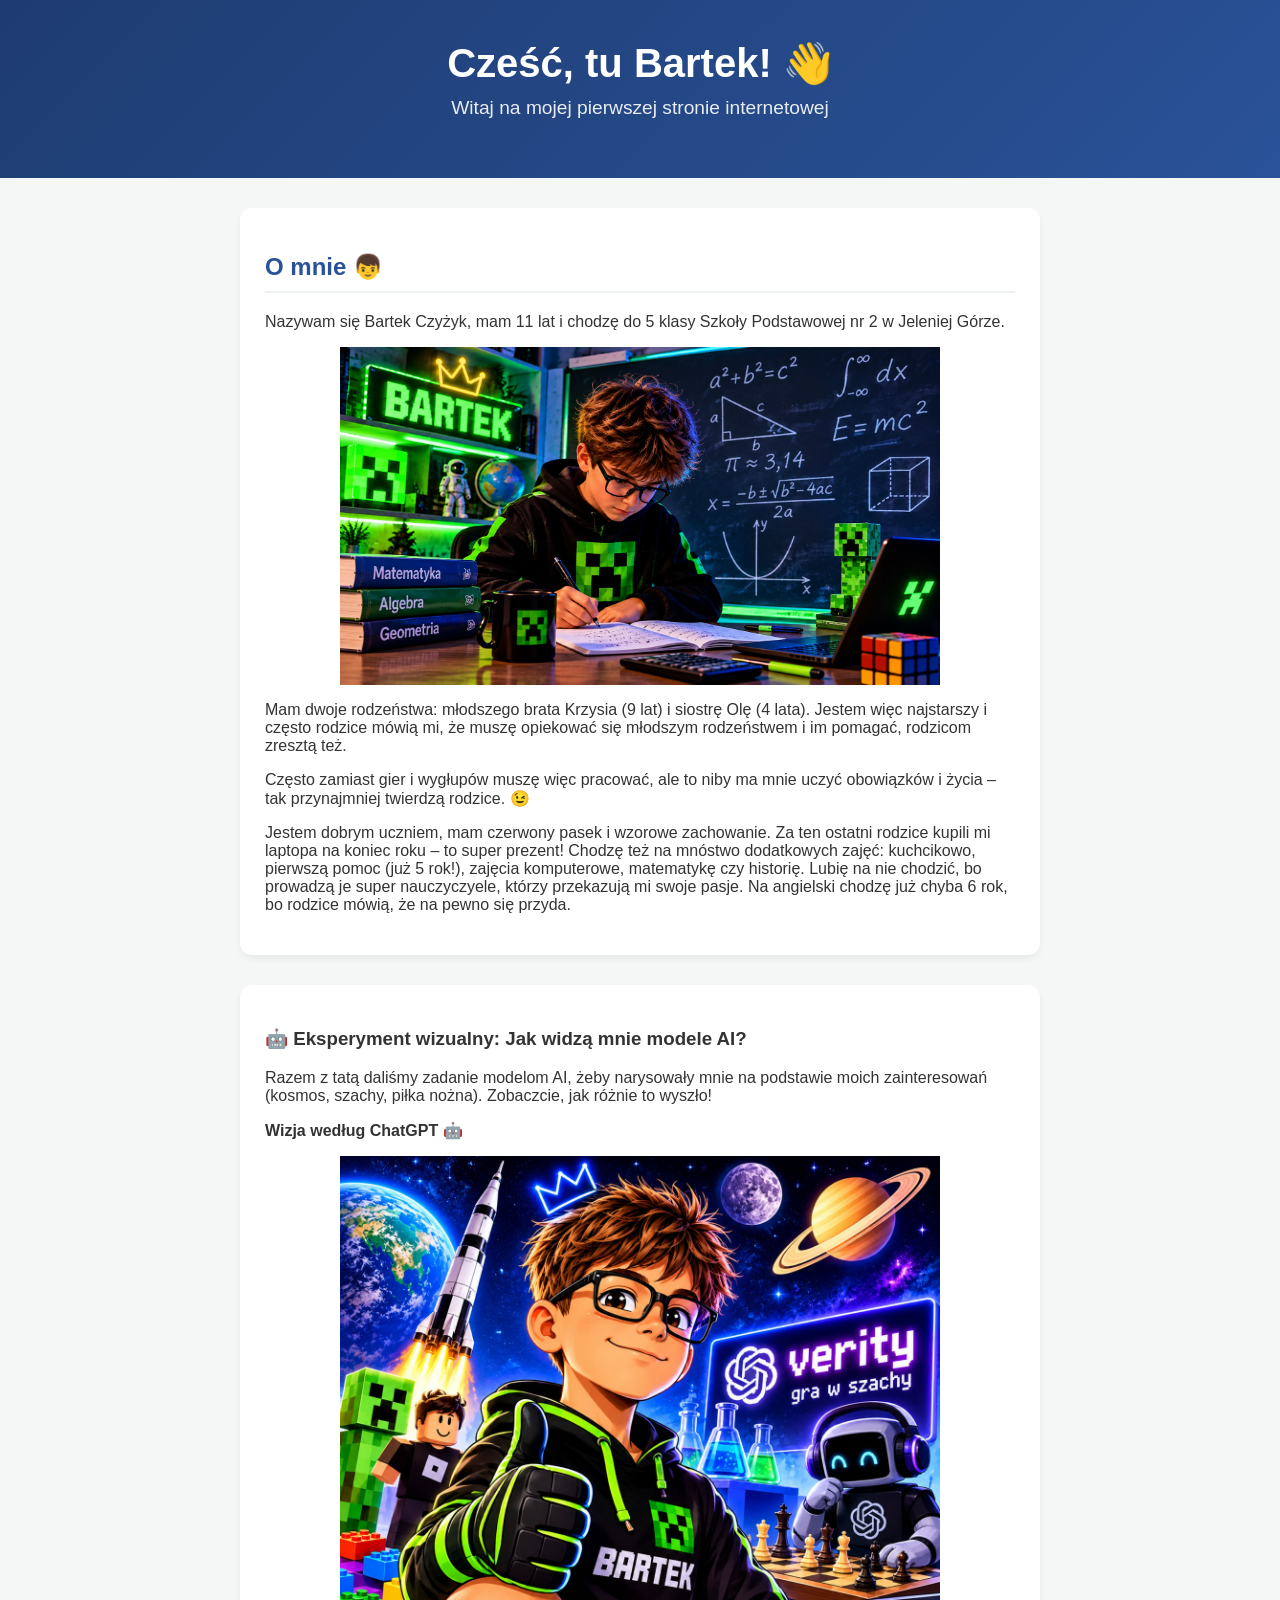
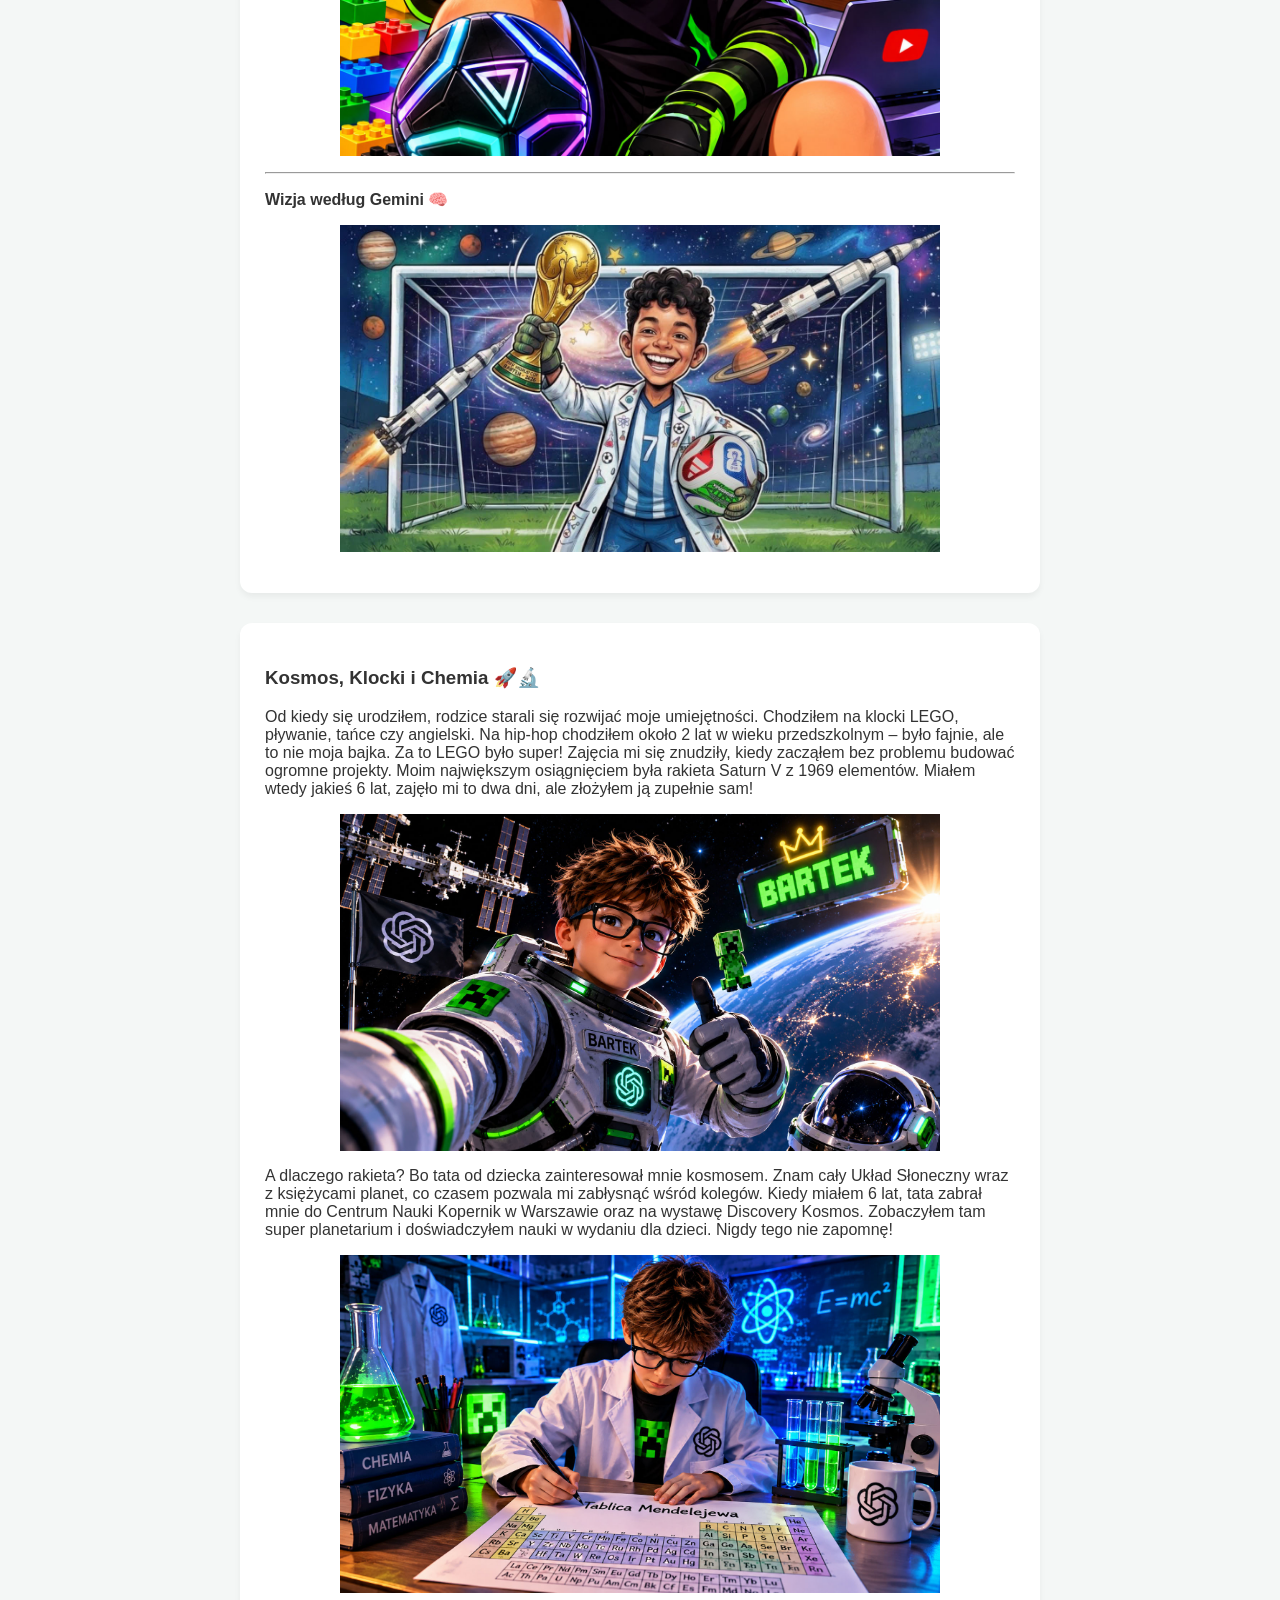
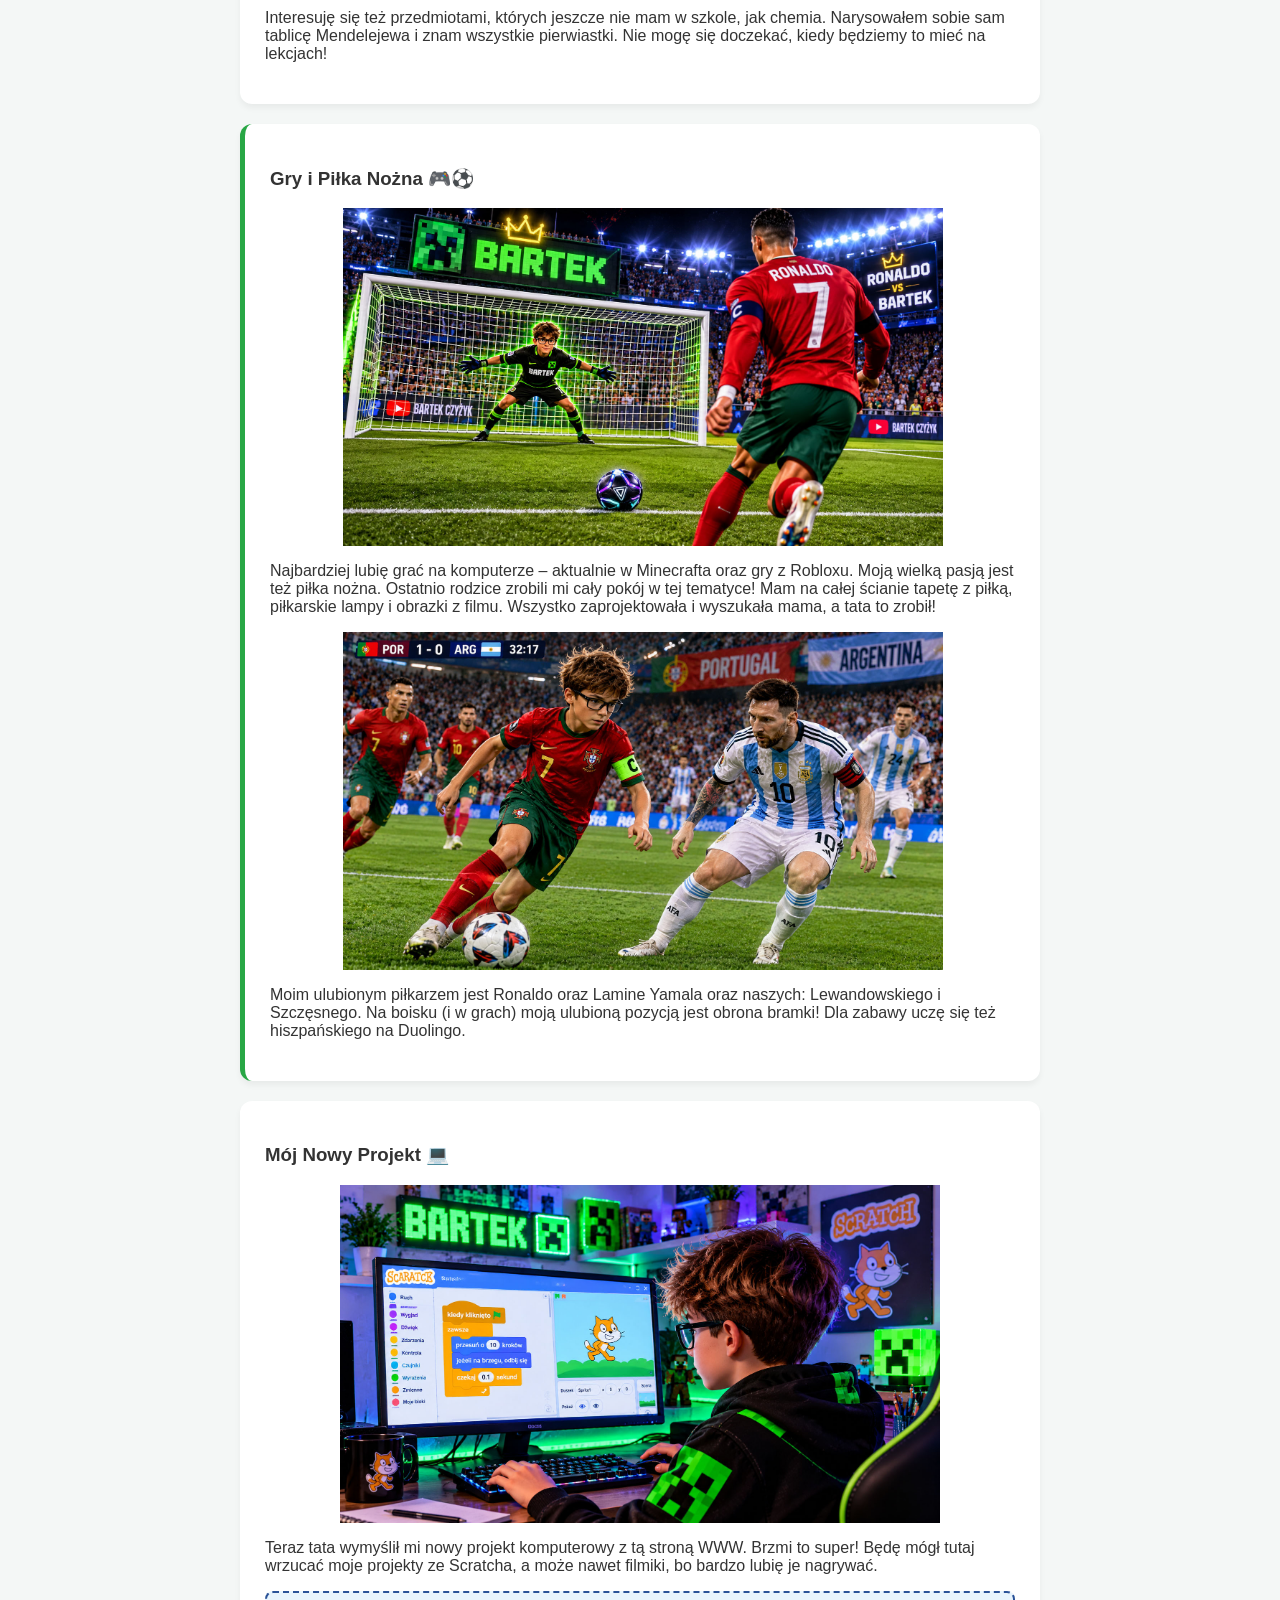
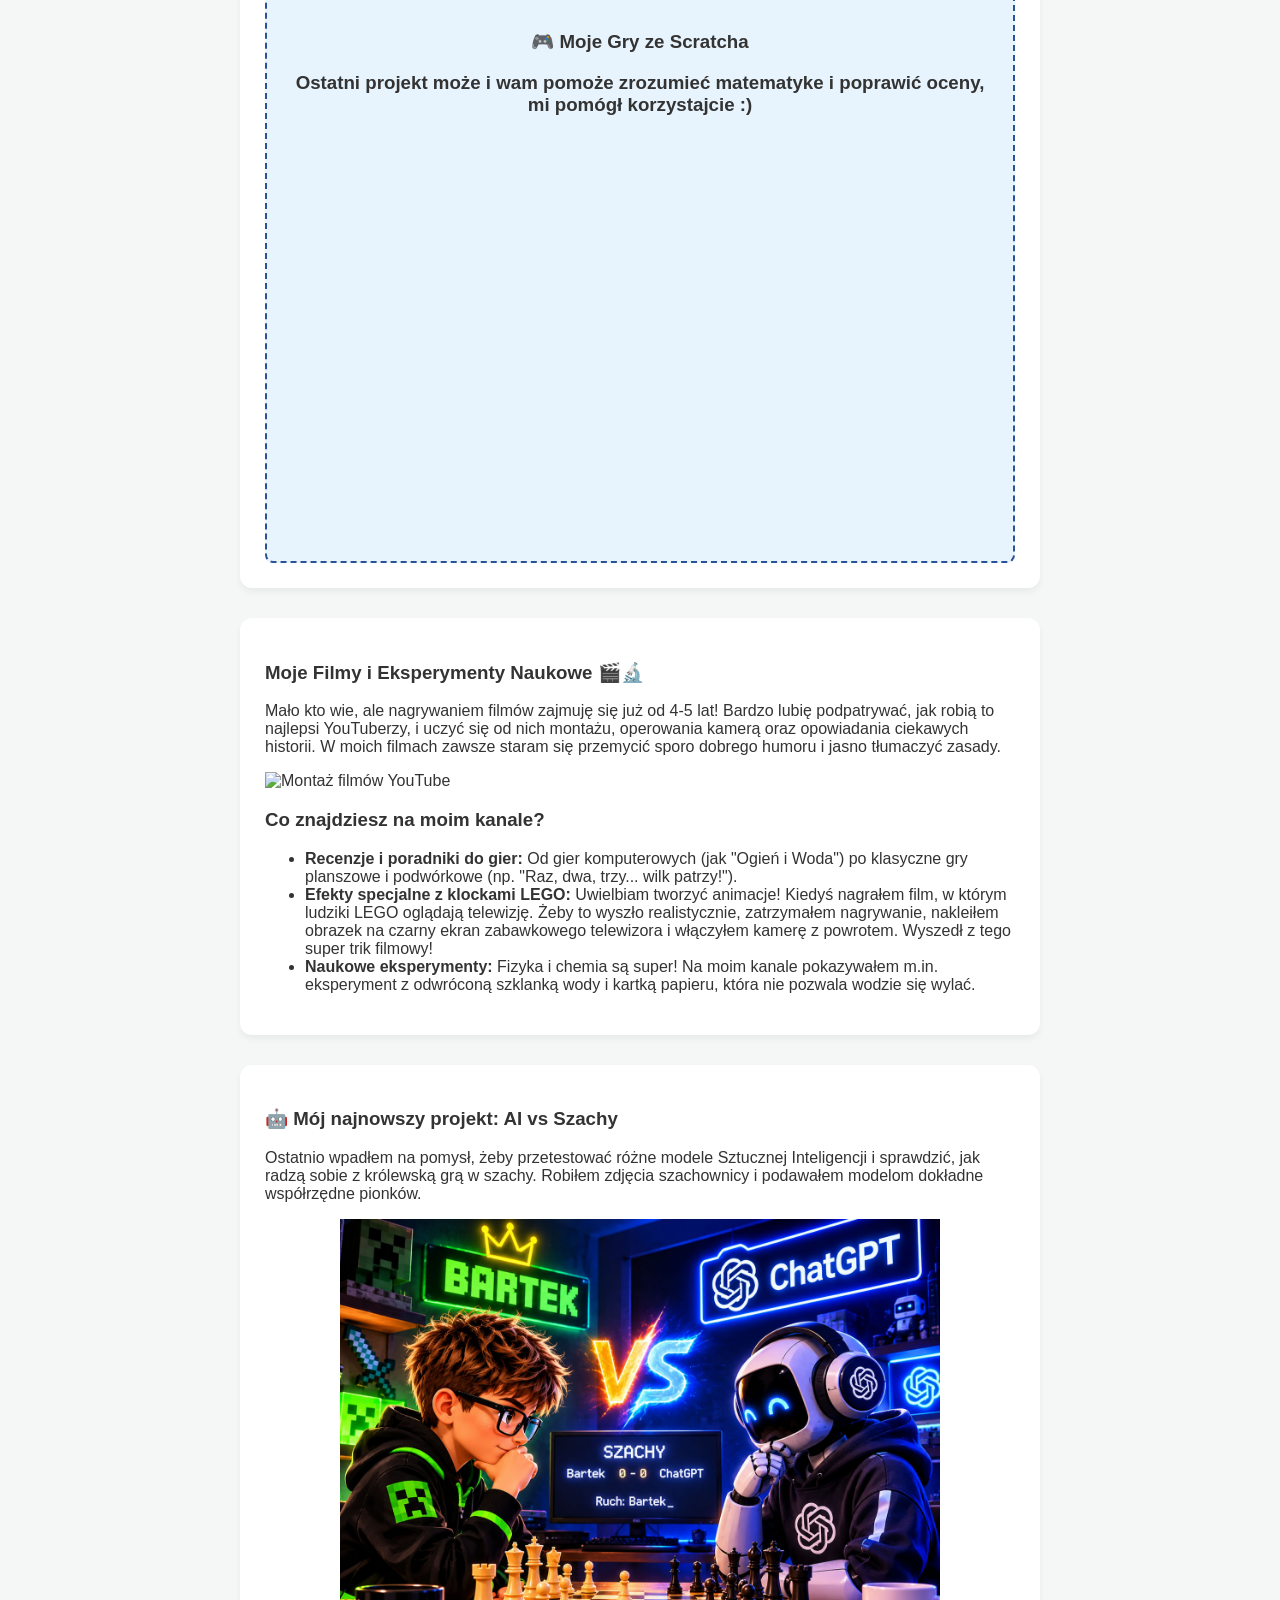
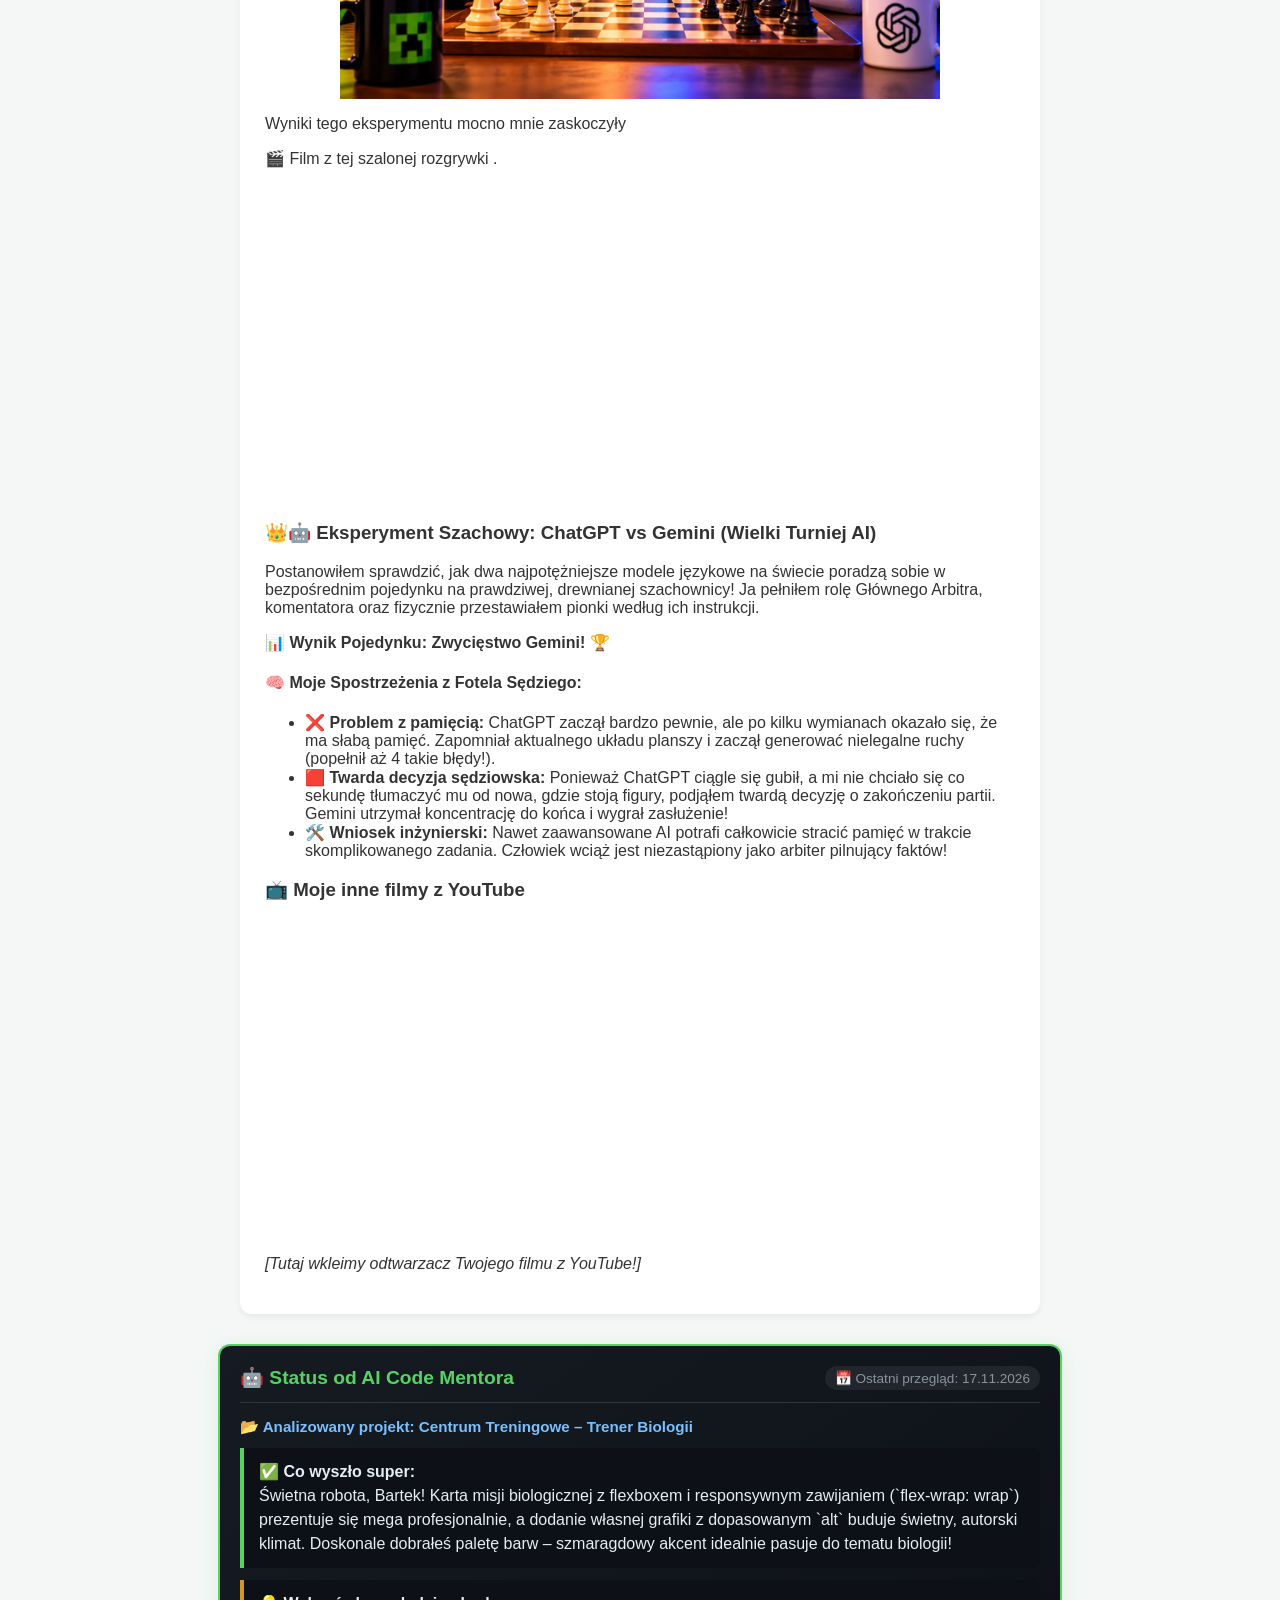
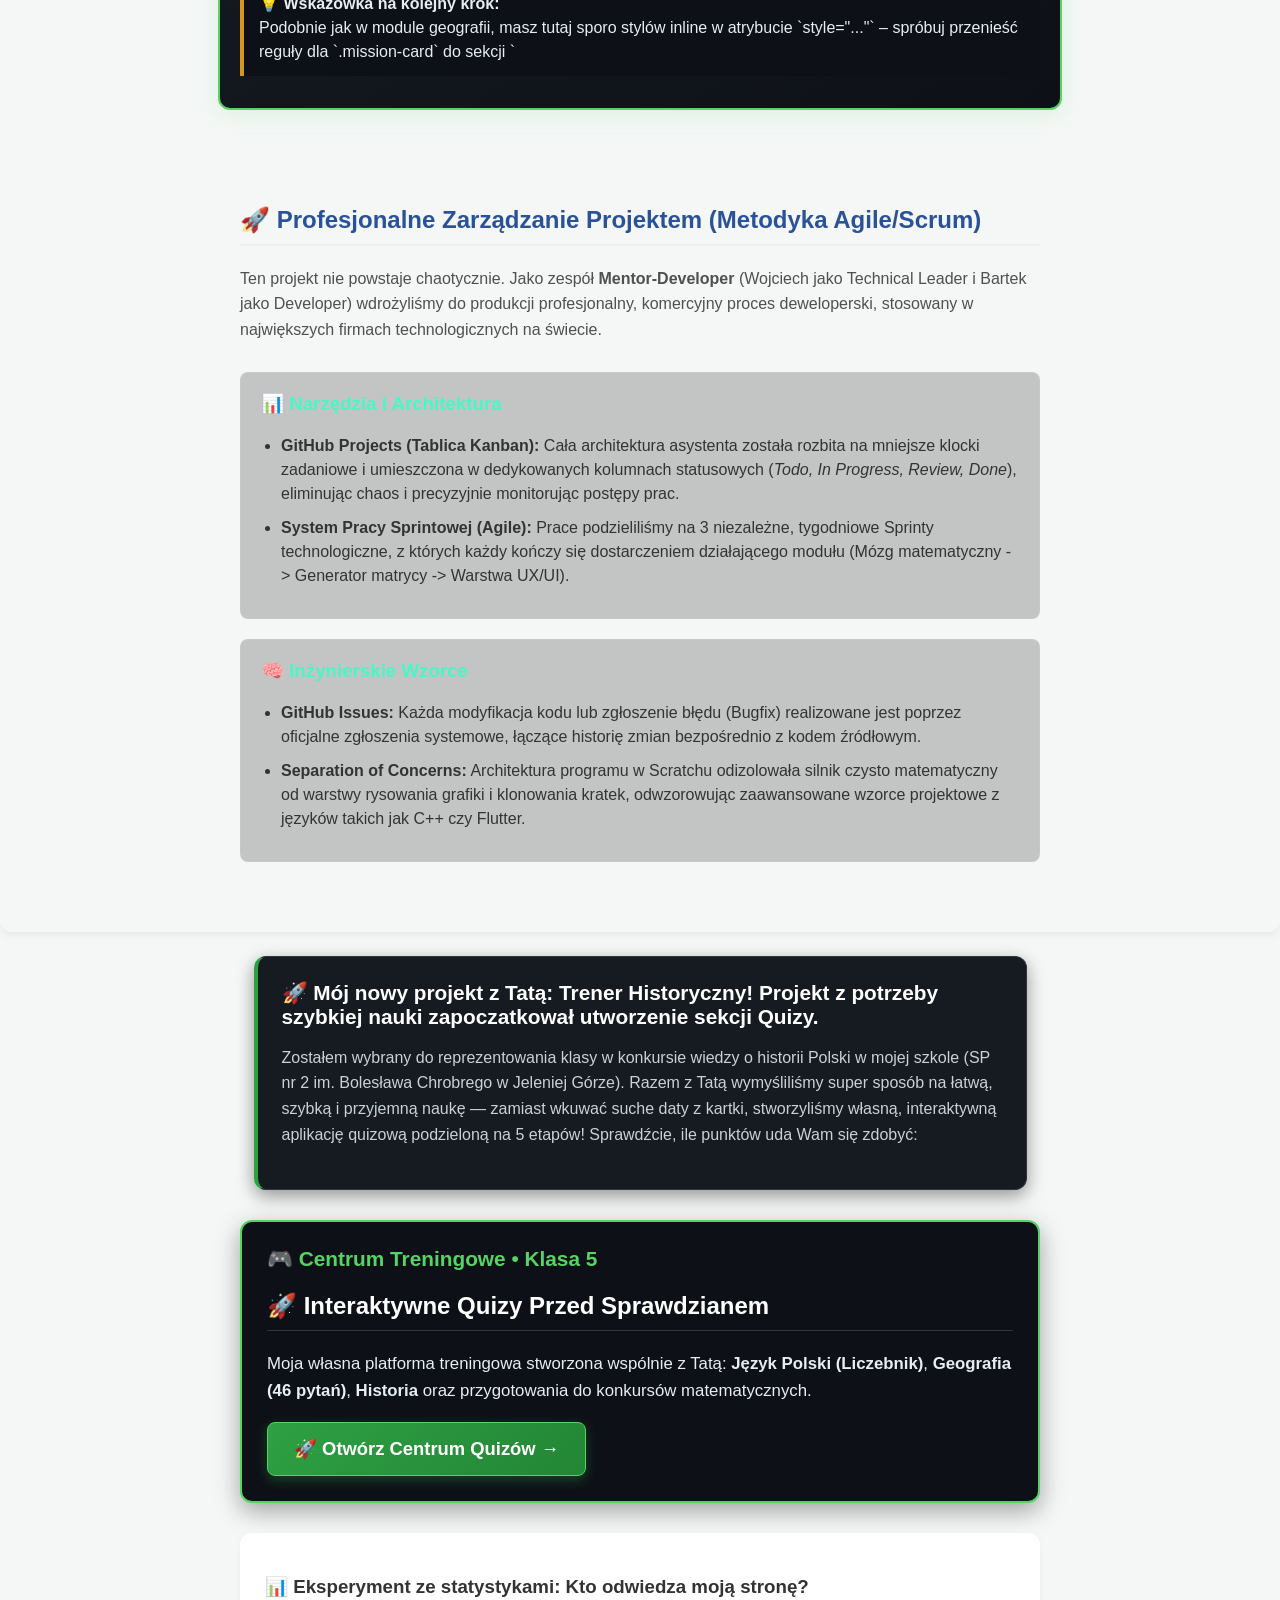
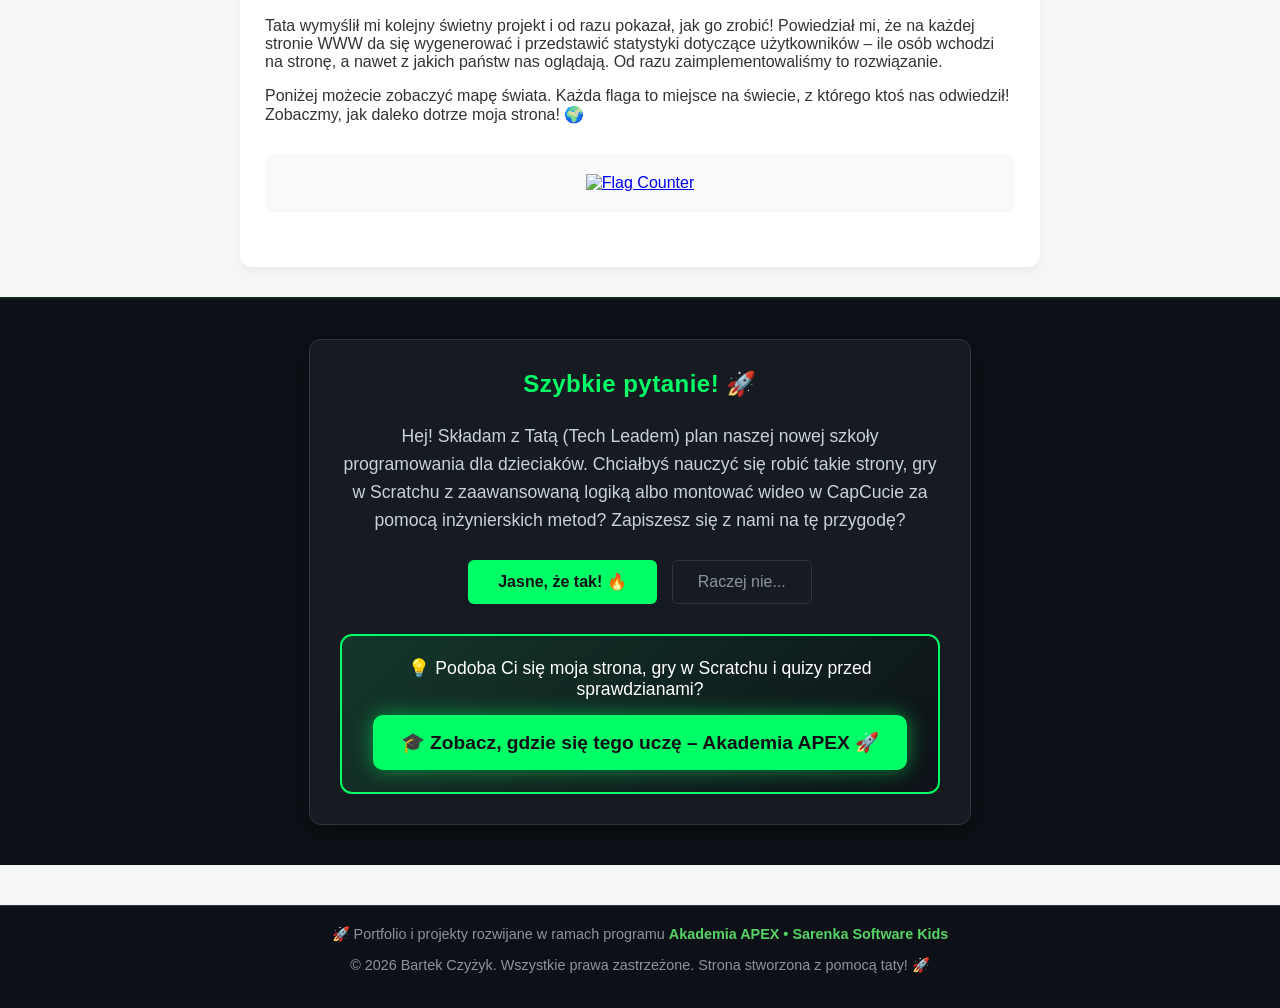
==== commit 5a787623: "Remove redundant text from quiz section" ====
--- a/index.html
+++ b/index.html
@@ -202,12 +202,12 @@
             <p style="font-size: 1.05rem; line-height: 1.6; color: #e6edf3;">
                 Moja własna platforma treningowa stworzona wspólnie z Tatą: 
                 <strong>Język Polski (Liczebnik)</strong>, <strong>Geografia (46 pytań)</strong>, 
-                <strong>Historia</strong>, <strong>Biologia</strong> oraz przygotowania do konkursów matematycznych.
+                <strong>Historia</strong> oraz przygotowania do konkursów matematycznych.
             </p>
             <a href="quizy/index.html" class="button-quiz">🚀 Otwórz Centrum Quizów →</a>
         </div>
     </div>
-<!---------------------------- QUIZY KONIEC ---------------------------------------------------------->
+<!---------------------------- QUIZY KONIEC ----------------------------------------------------------
 
    <!---------------------------- STATYSTYKI POCZATEK -------------------------->
     <div class="container">
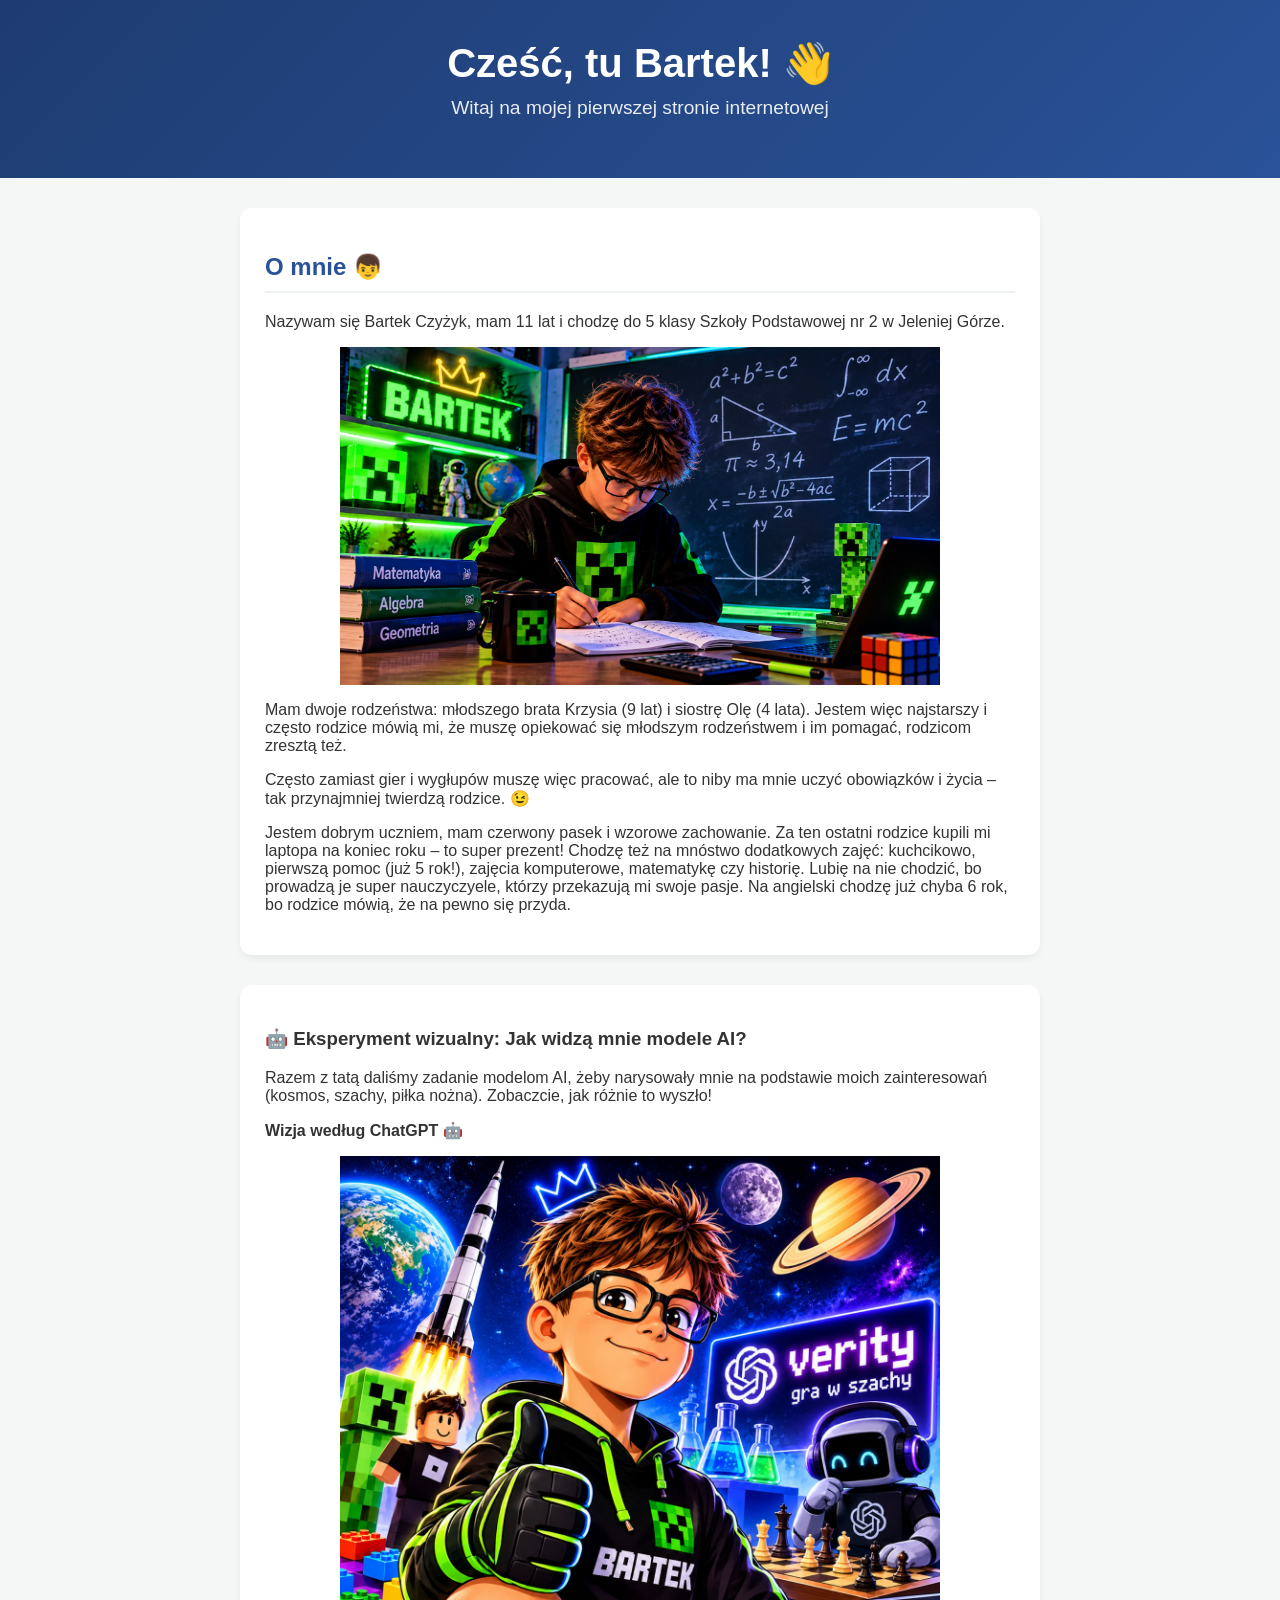
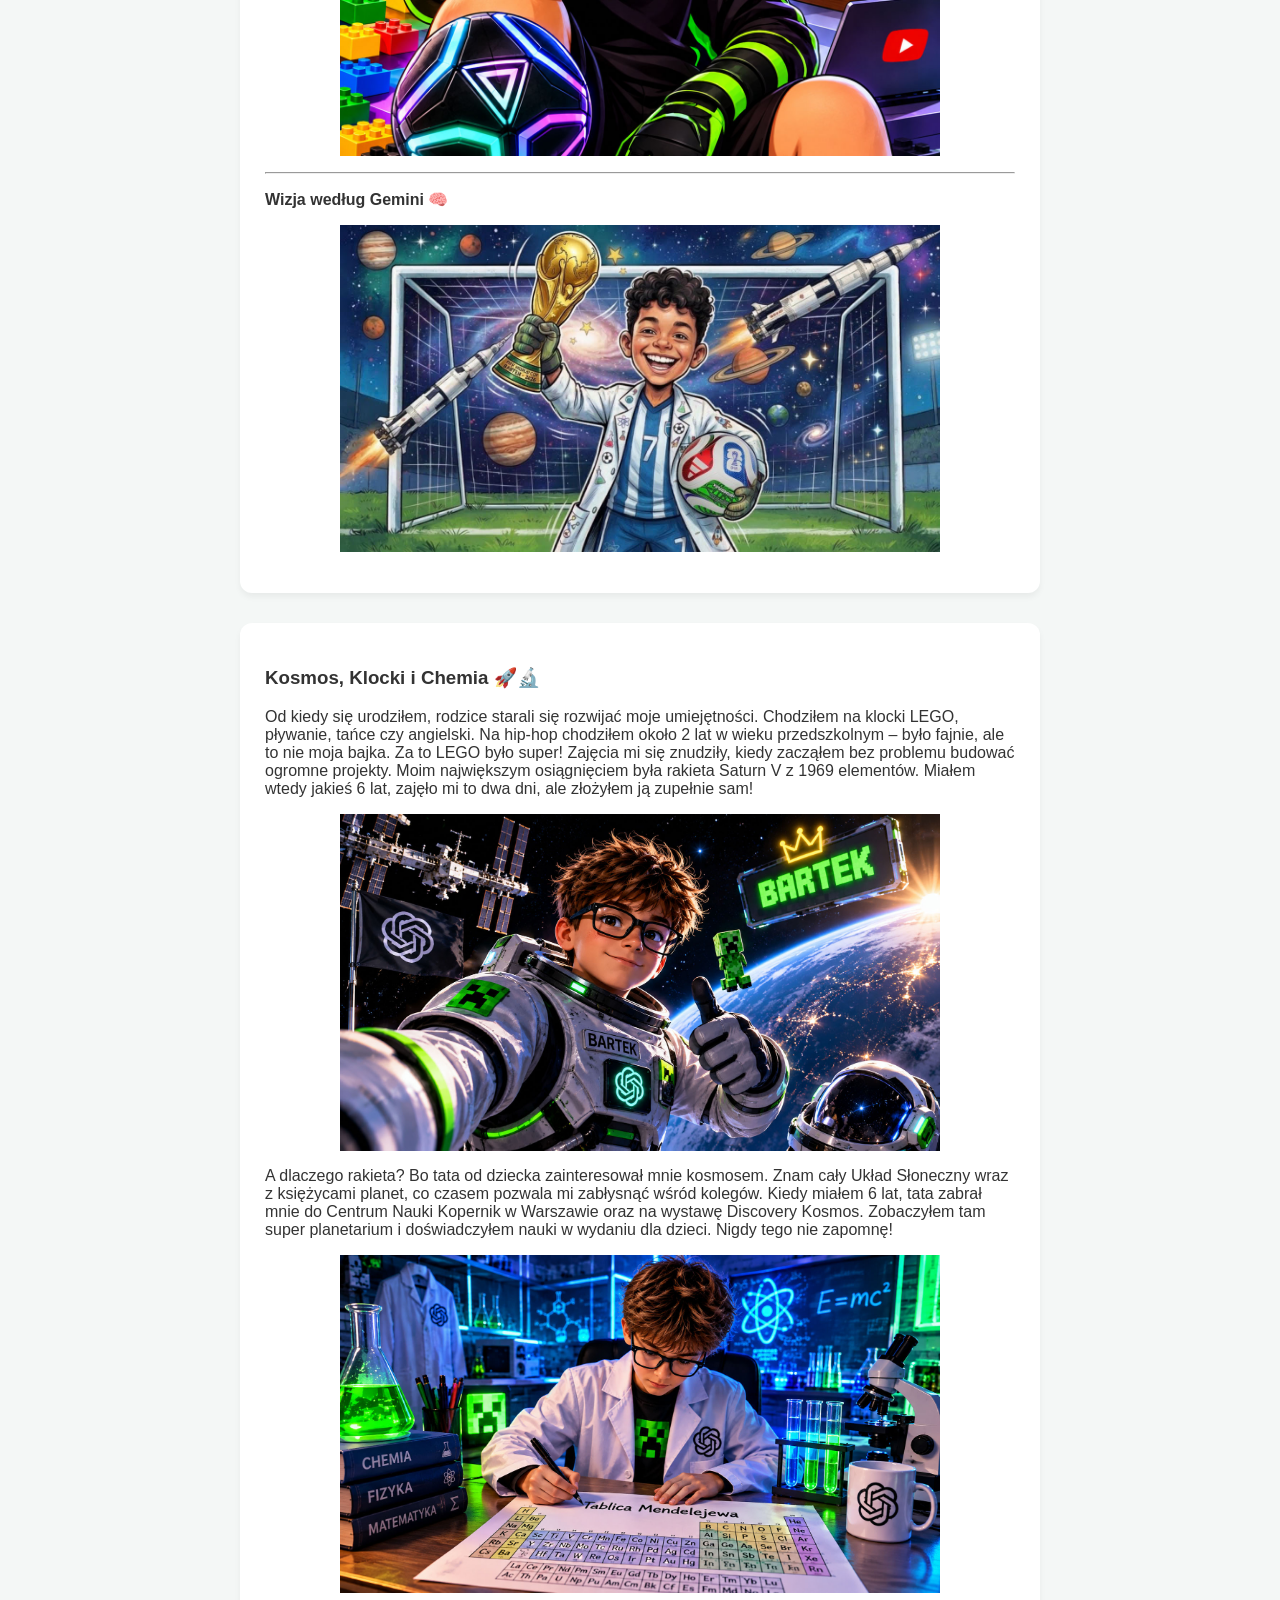
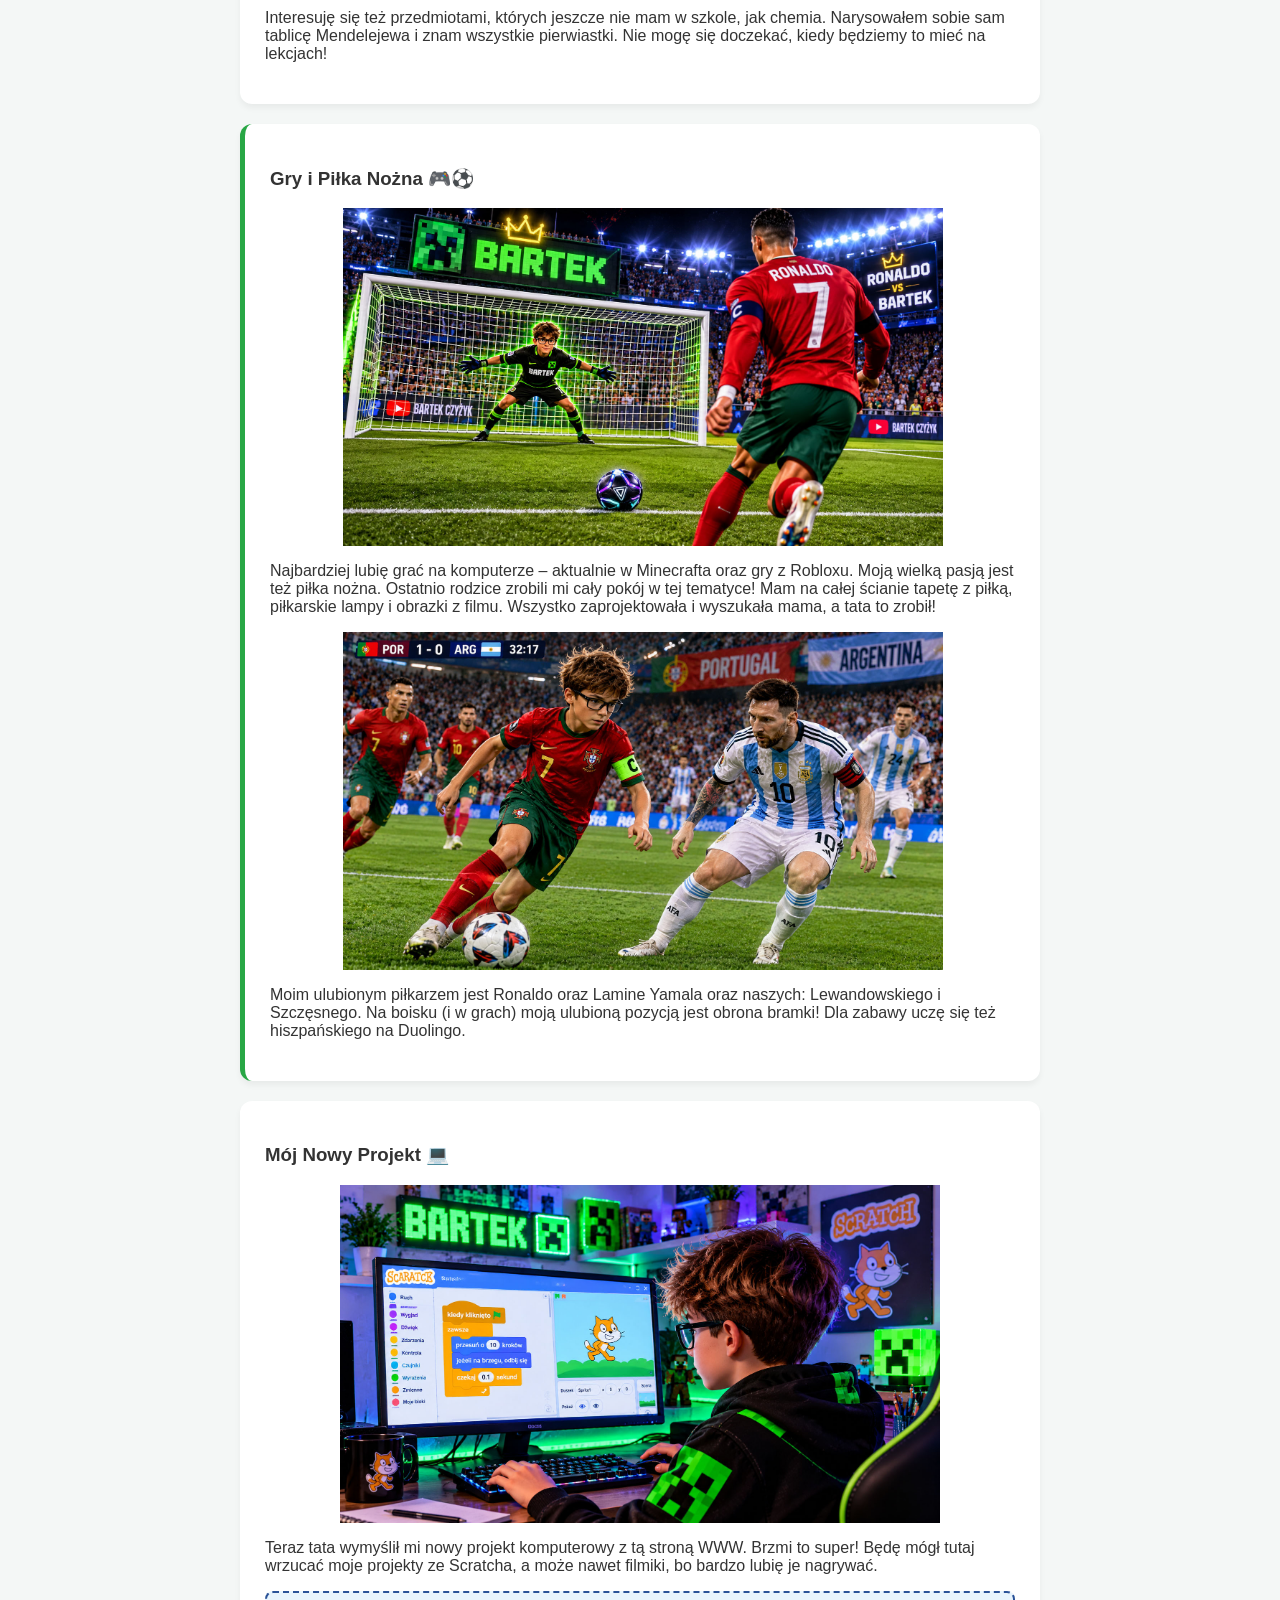
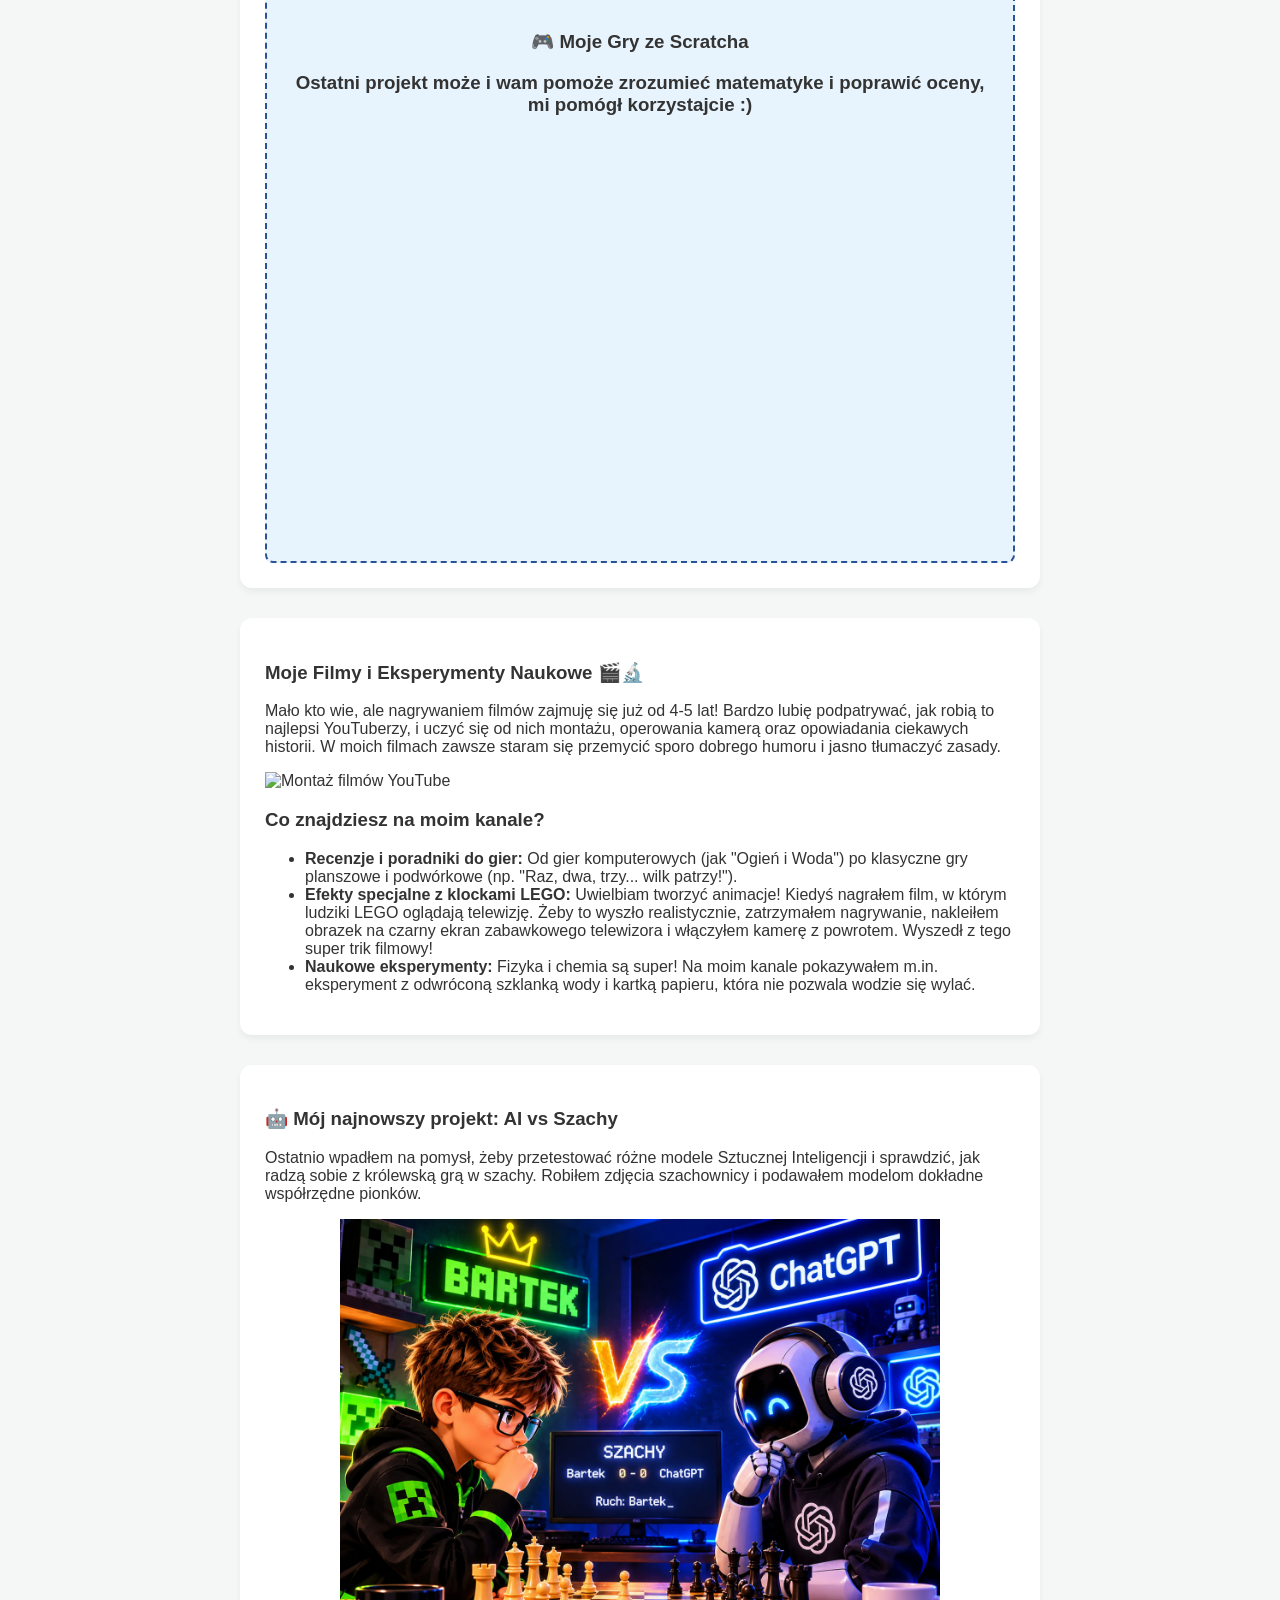
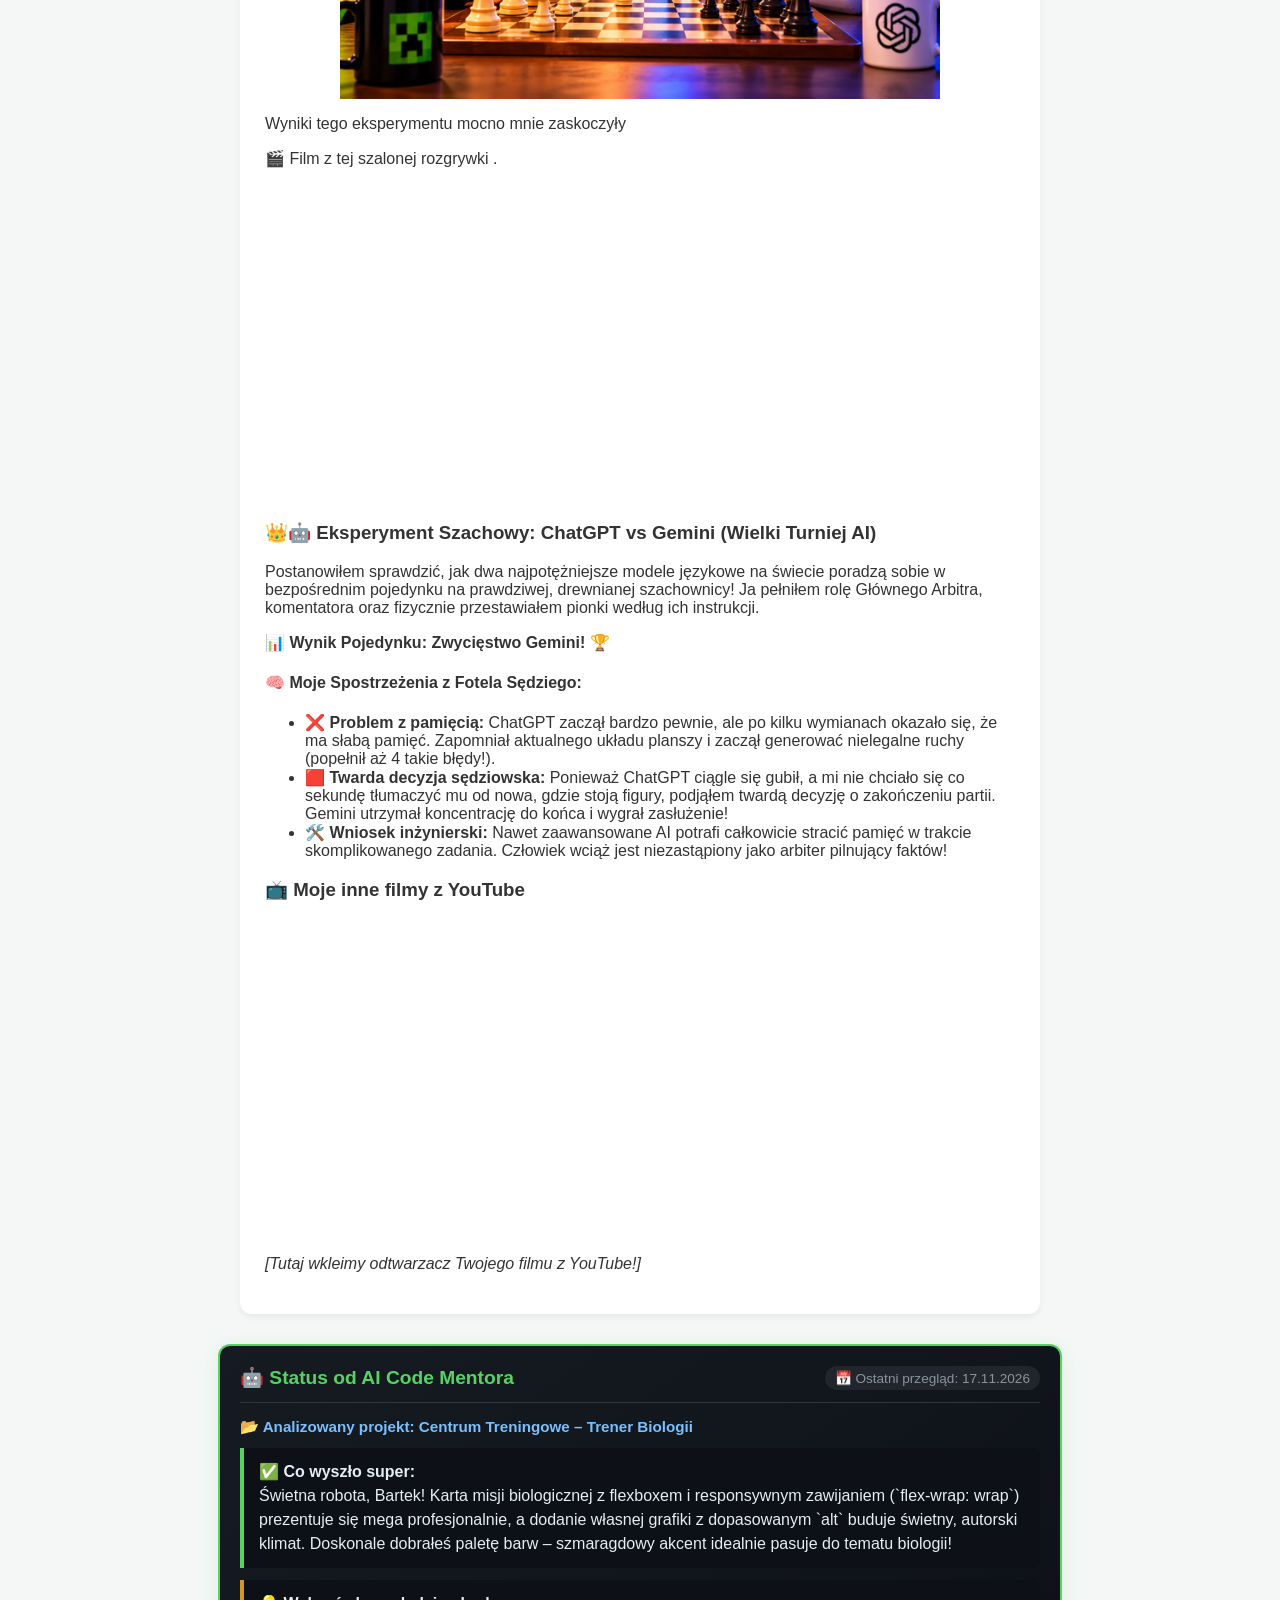
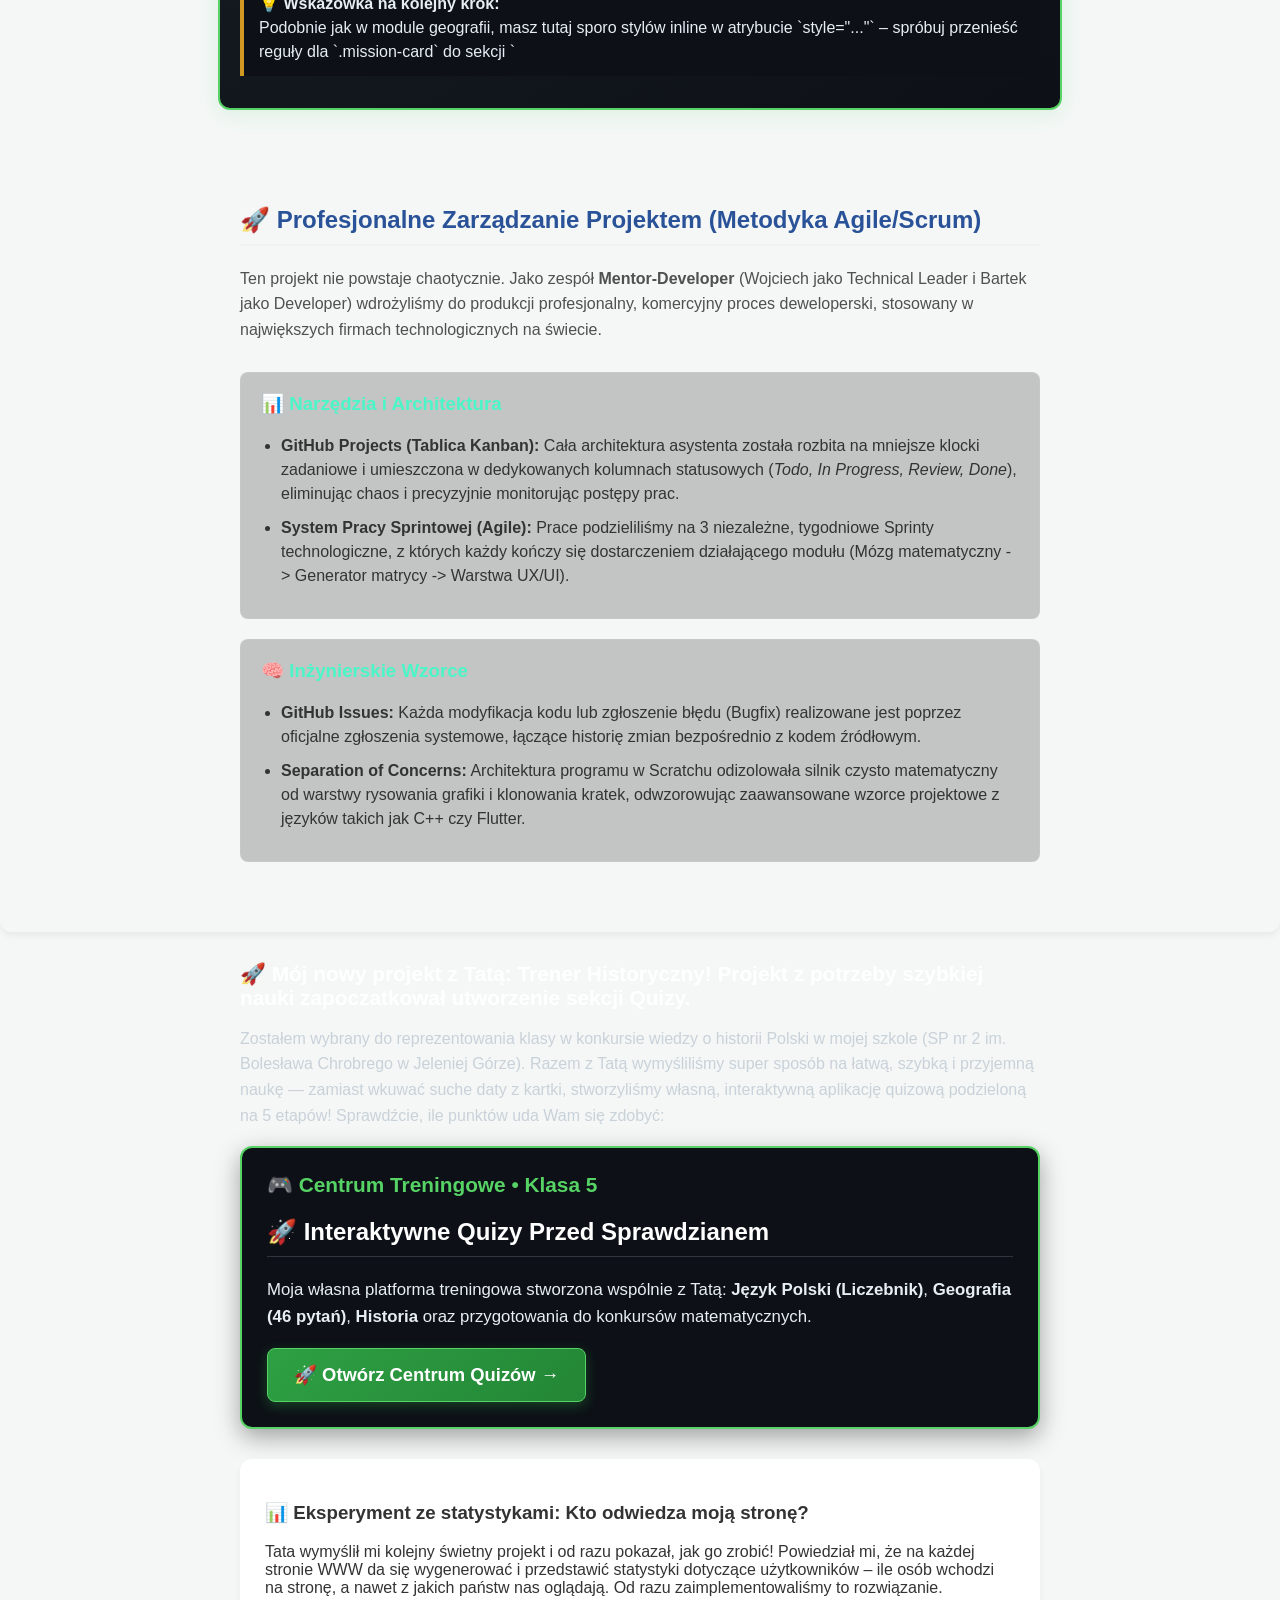
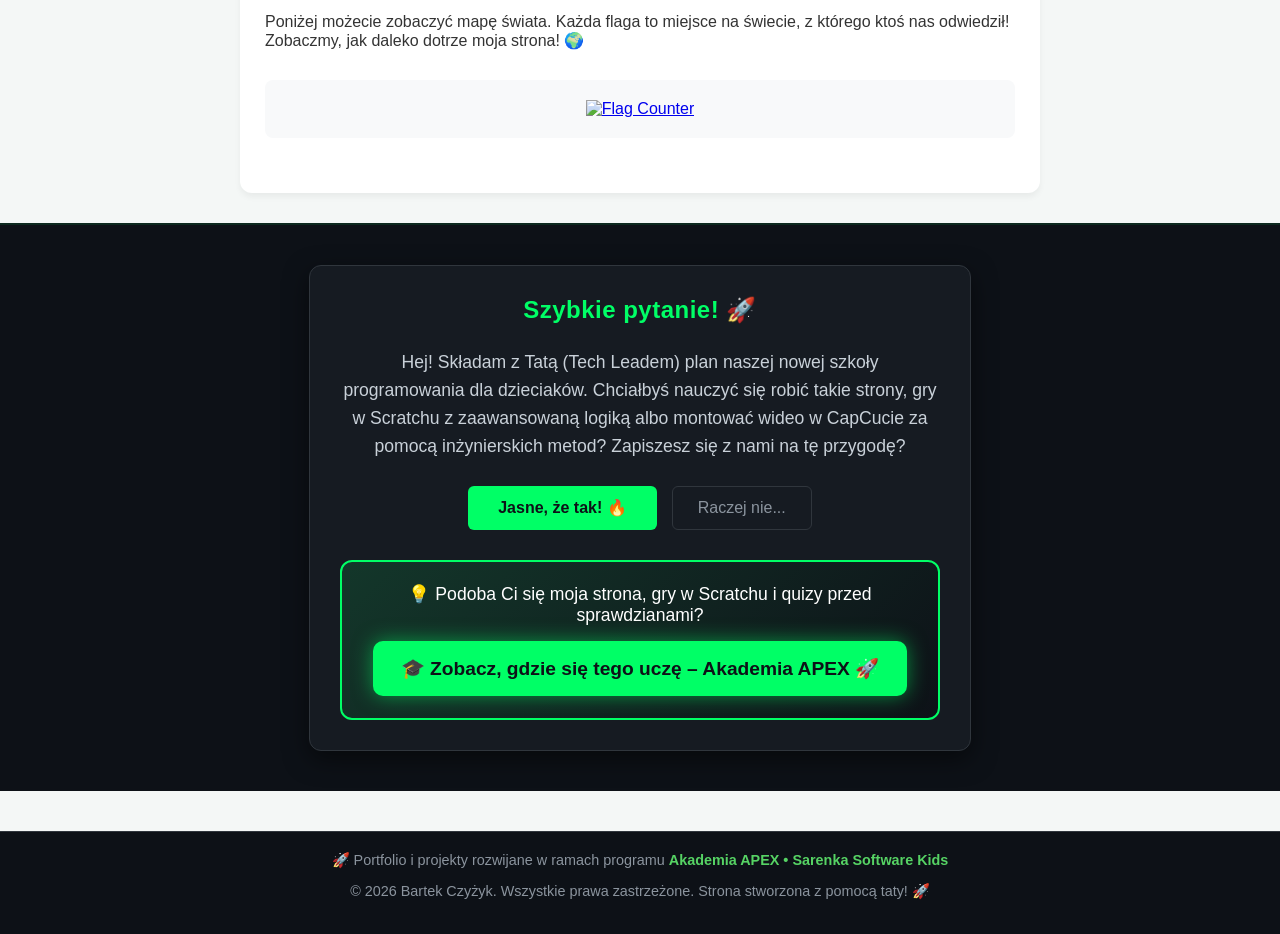
==== commit 361d517a: "Refactor quiz section and add project details Updated the quiz section to include a new project desc" ====
--- a/index.html
+++ b/index.html
@@ -184,18 +184,18 @@
         </div>
     </div>
 </section>
-    <!---------------------- QUIZ ------------>
-<div style="background-color: #161b22; border: 1px solid #30363d; border-left: 4px solid #2ea043; border-radius: 12px; padding: 24px; margin: 24px auto; max-width: 720px; box-shadow: 0 6px 18px rgba(0, 0, 0, 0.4);">
+
+<!---------------------------- Centrum Treningowe ---------------------------------------------------->
+<!--------------------------    WSZYSTKIE QUIZY ------------------------------------------------------>
+    <div class="container">
     <h3 style="color: #ffffff; margin-top: 0; margin-bottom: 10px; font-size: 1.3rem;">
         🚀 Mój nowy projekt z Tatą: Trener Historyczny! Projekt z potrzeby szybkiej nauki zapoczatkował utworzenie sekcji Quizy.
     </h3>
     <p style="color: #c9d1d9; line-height: 1.6; margin-bottom: 18px; font-size: 1rem;">
         Zostałem wybrany do reprezentowania klasy w konkursie wiedzy o historii Polski w mojej szkole (SP nr 2 im. Bolesława Chrobrego w Jeleniej Górze). Razem z Tatą wymyśliliśmy super sposób na łatwą, szybką i przyjemną naukę — zamiast wkuwać suche daty z kartki, stworzyliśmy własną, interaktywną aplikację quizową podzieloną na 5 etapów! Sprawdźcie, ile punktów uda Wam się zdobyć:
     </p>  
-</div>
-<!---------------------------- Centrum Treningowe ---------------------------------------------------->
-<!--------------------------    WSZYSTKIE QUIZY ------------------------------------------------------>
-    <div class="container">
+
+        
         <div class="section" style="background-color: #0d1117; color: #c9d1d9; border: 2px solid #56D364; box-shadow: 0 8px 24px rgba(0,0,0,0.35);">
             <h3 style="margin-top: 0; color: #56D364; font-size: 1.3rem;">🎮 Centrum Treningowe • Klasa 5</h3>
             <h2 style="color: #ffffff; border-bottom: 1px solid #30363d;">🚀 Interaktywne Quizy Przed Sprawdzianem</h2>
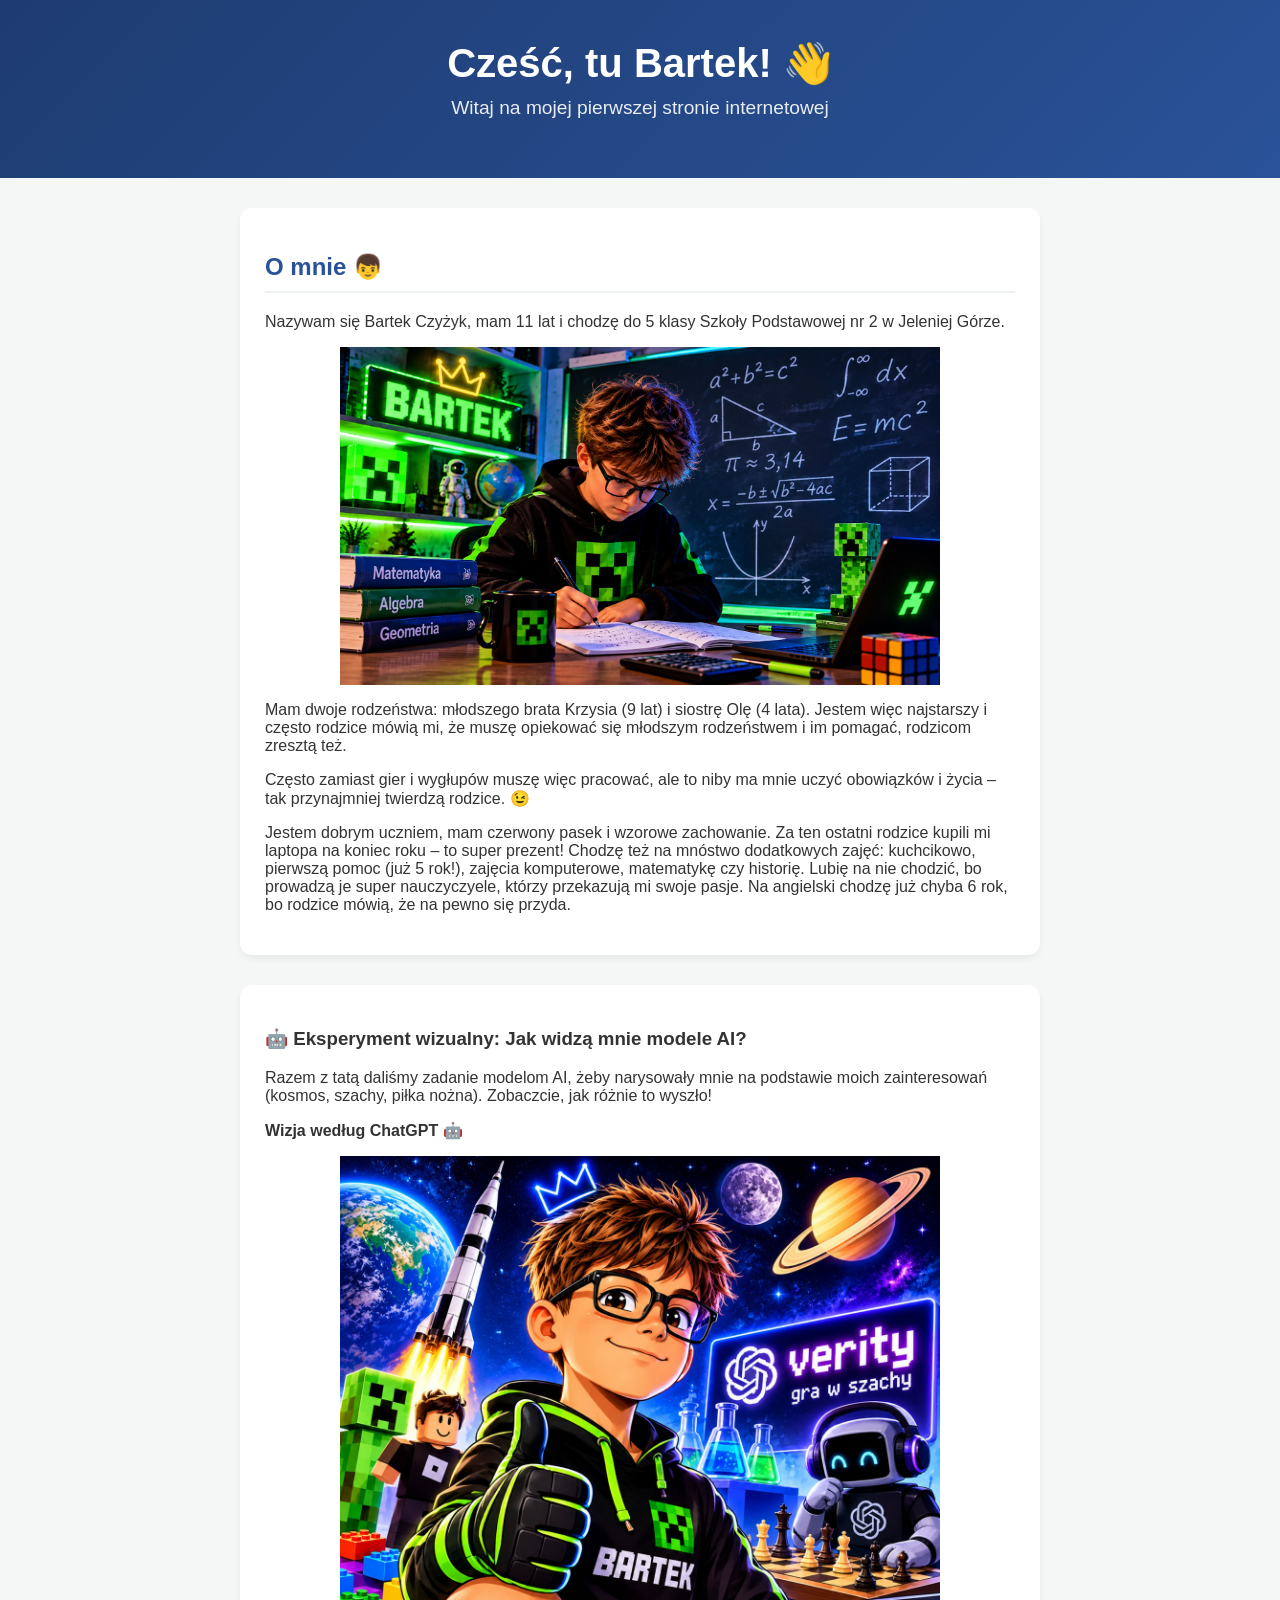
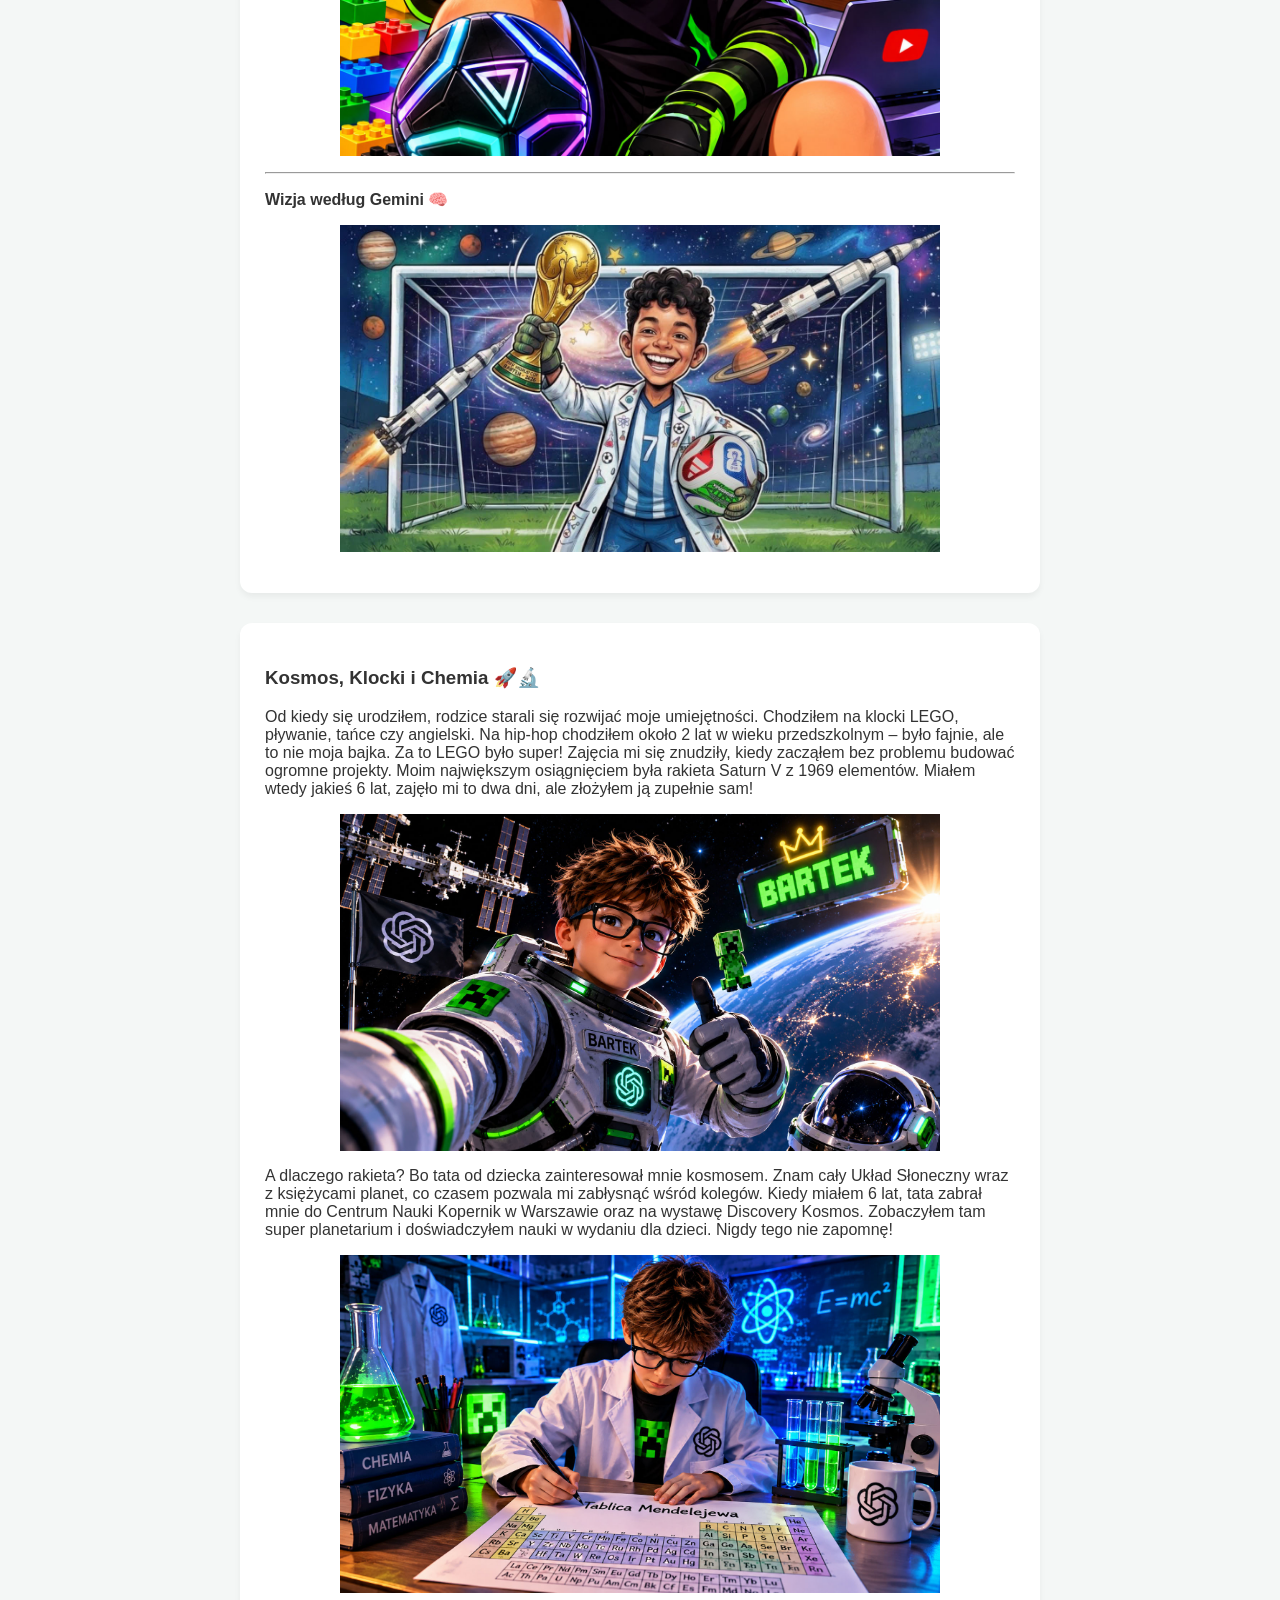
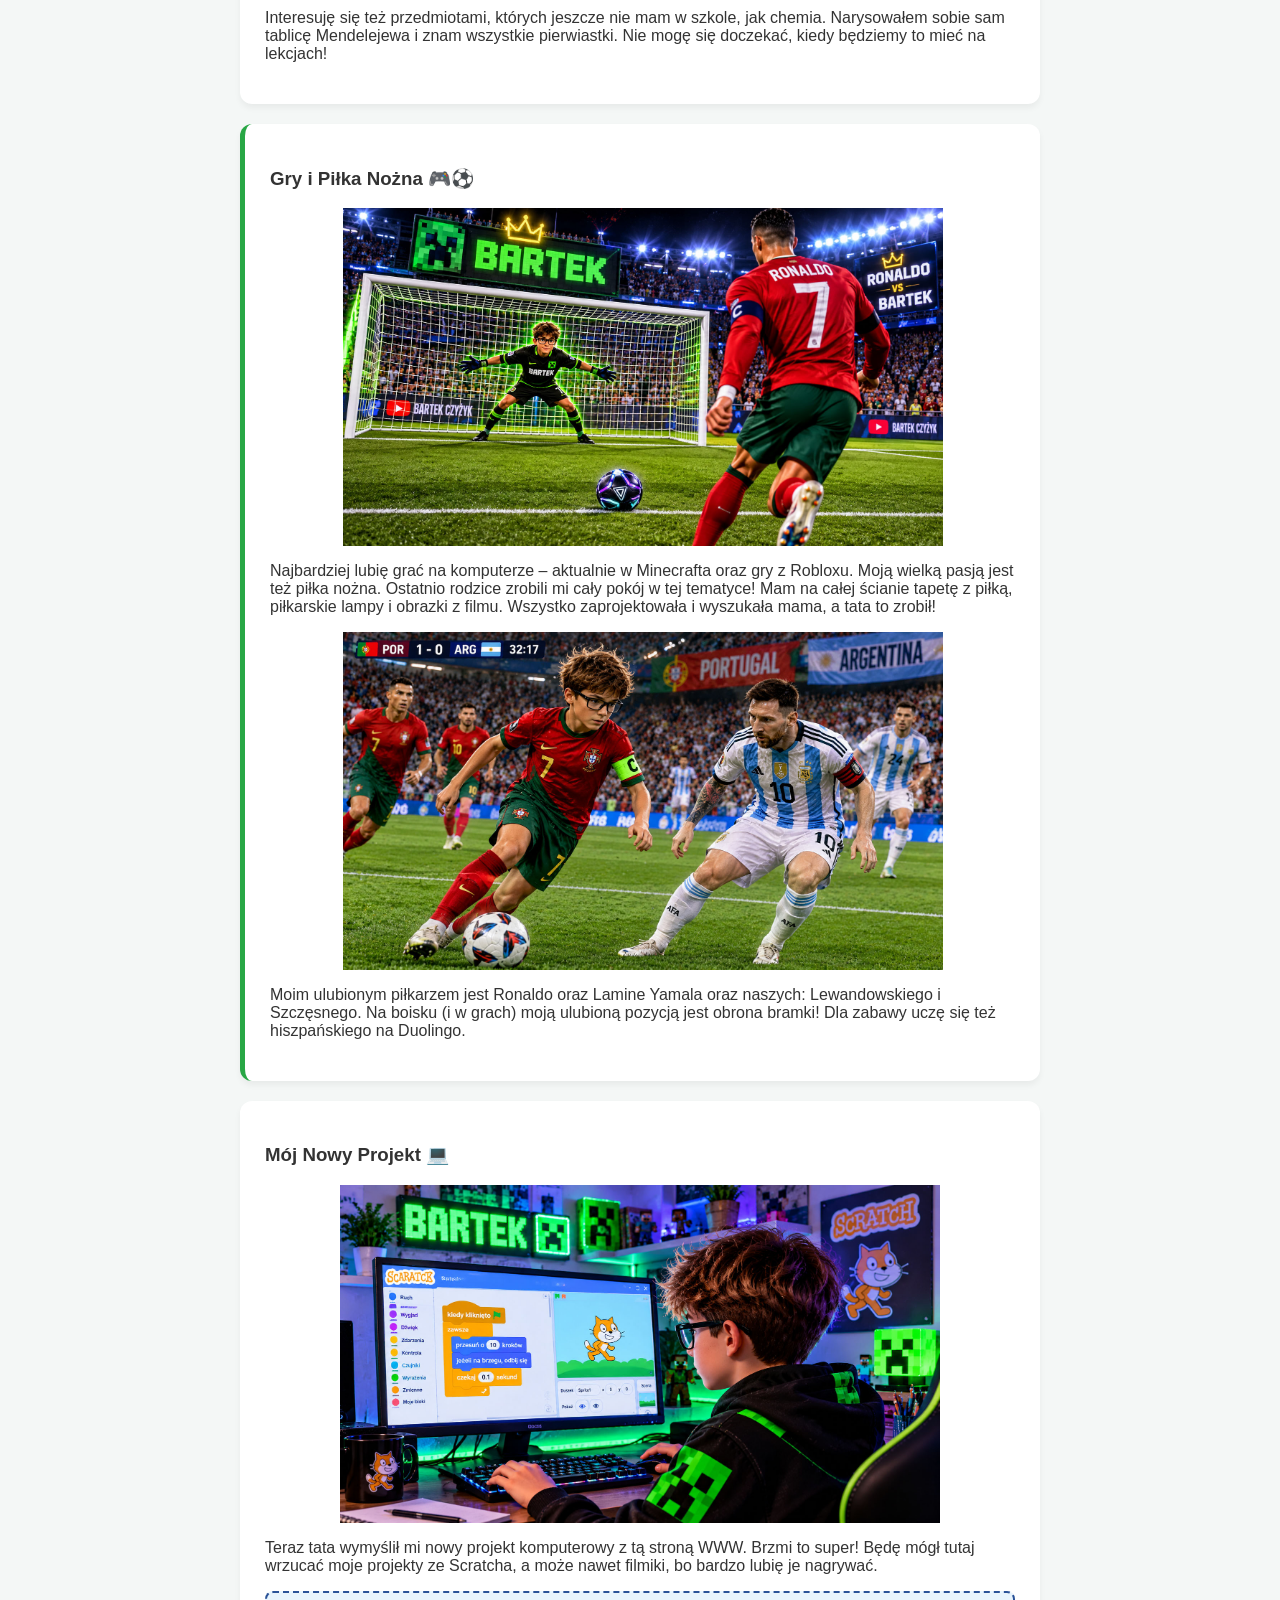
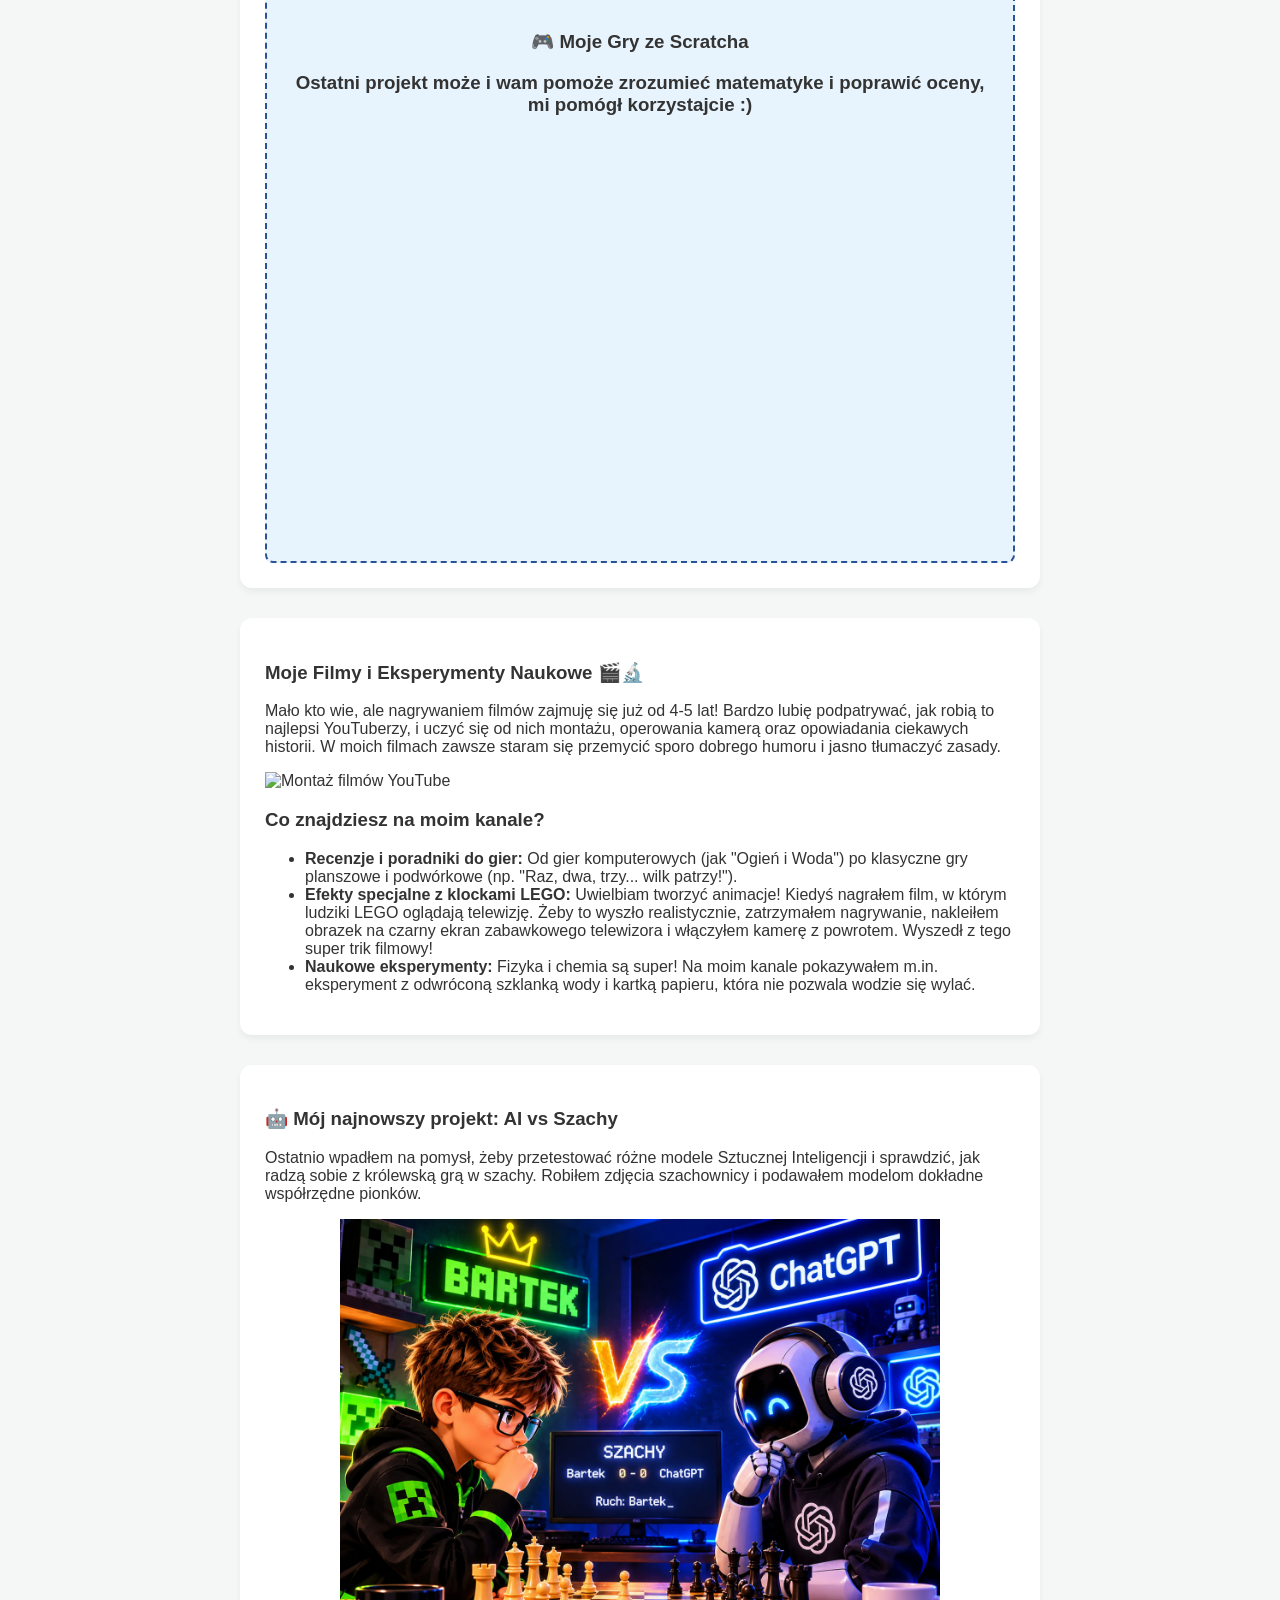
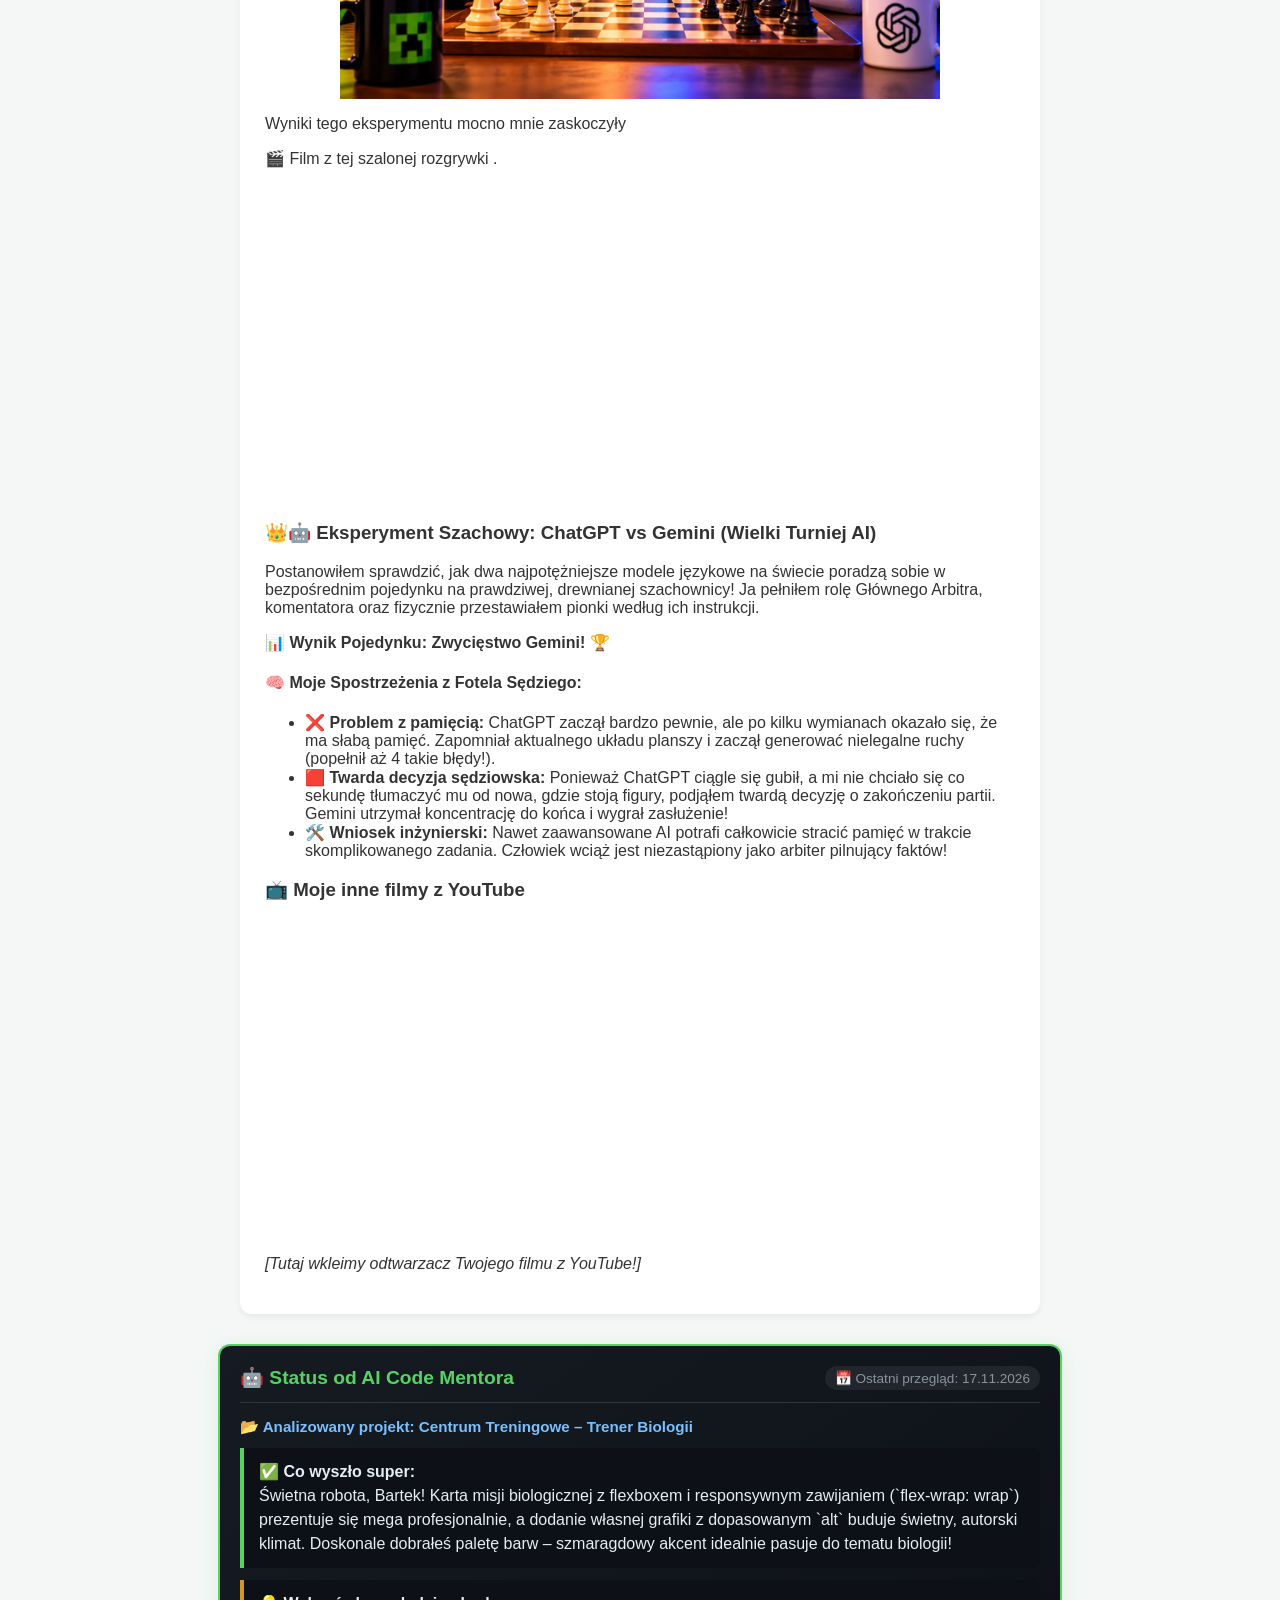
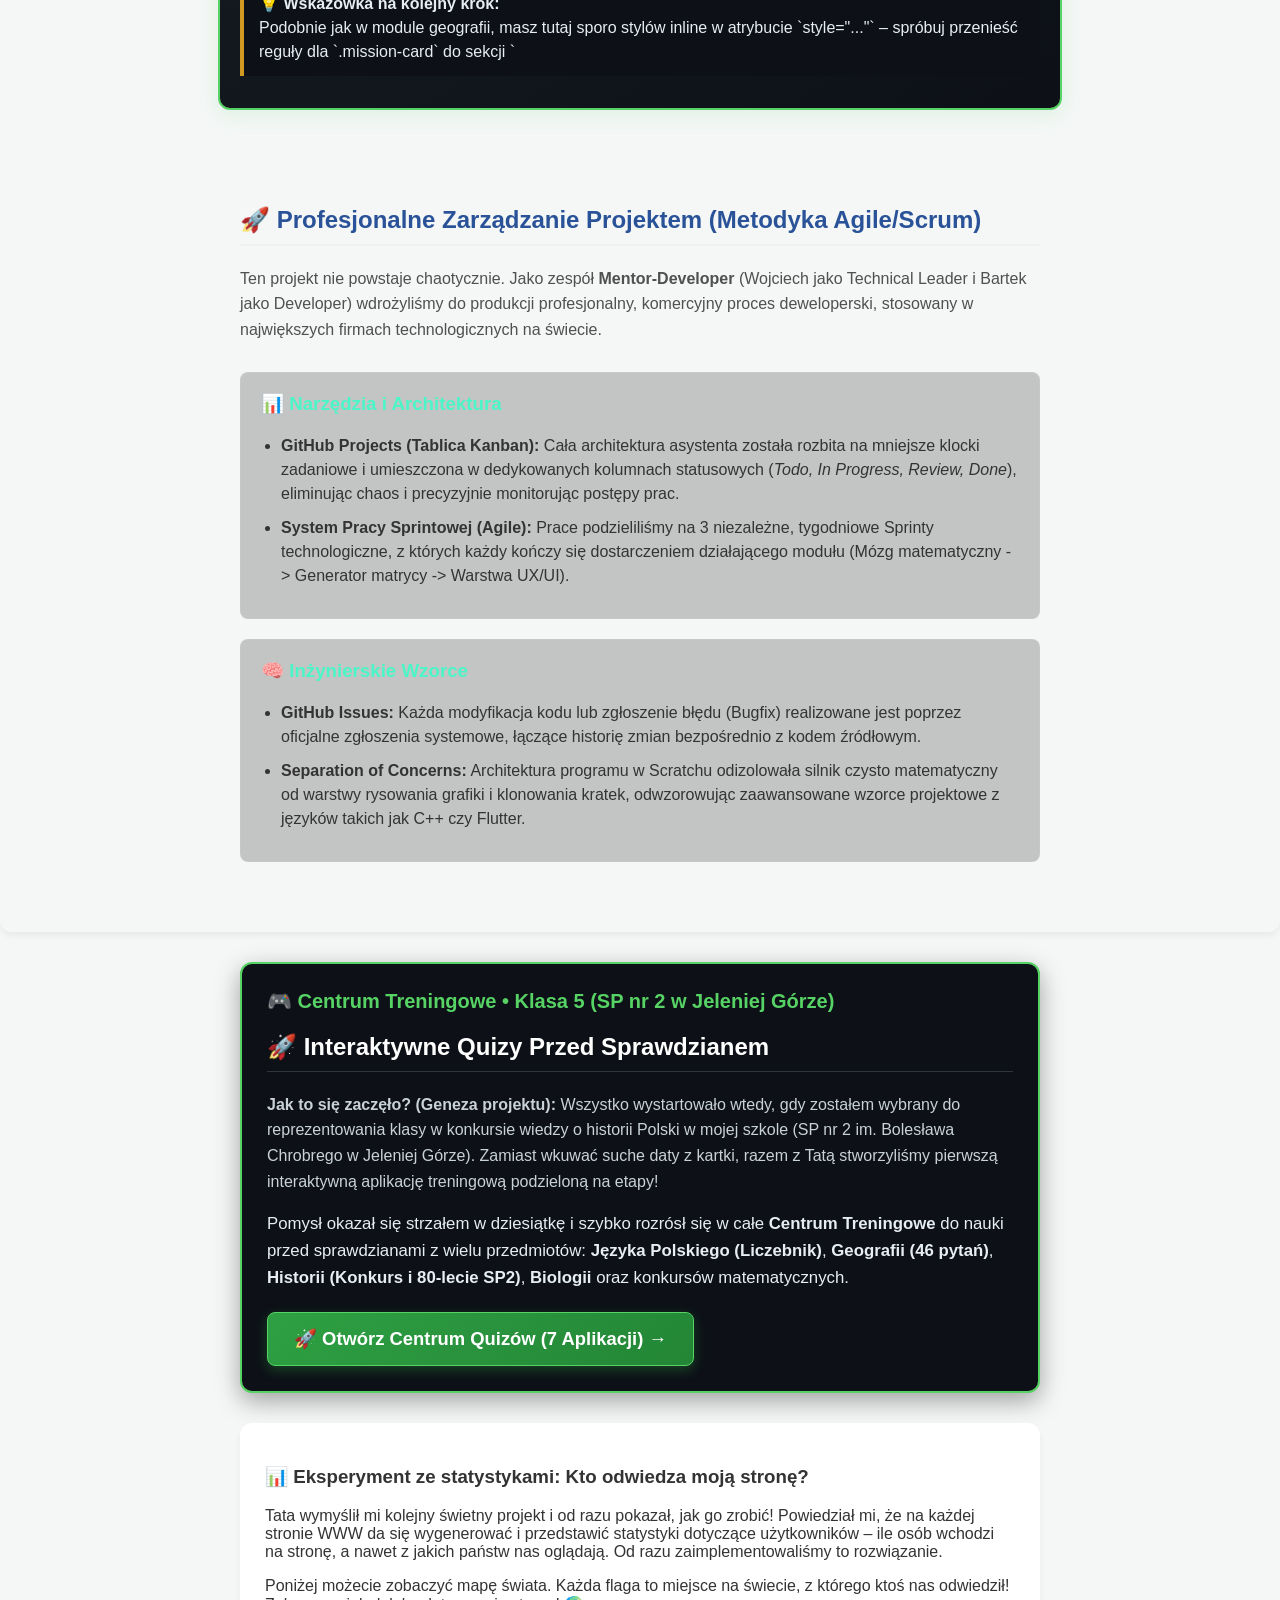
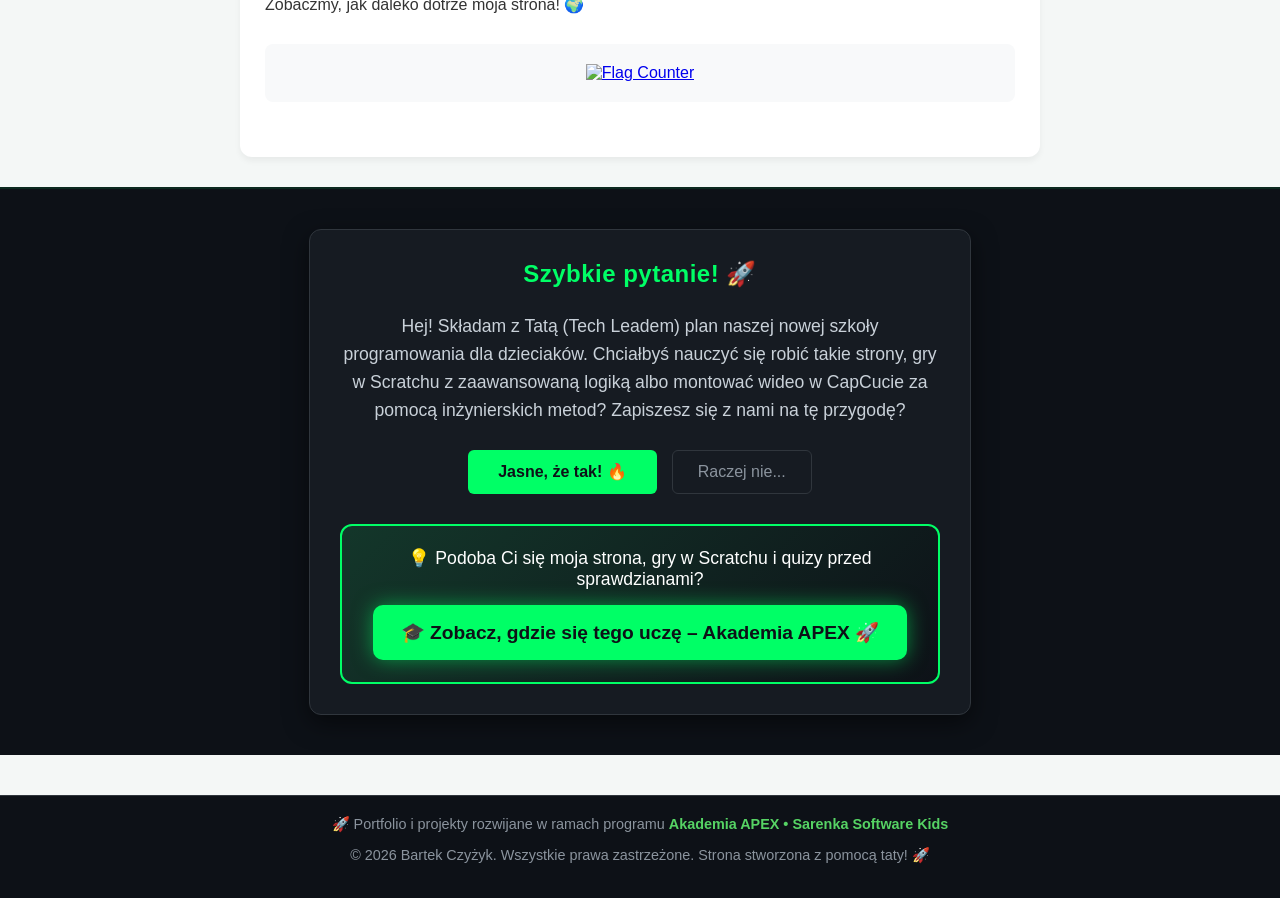
==== commit 6b67b746: "Introduce 'Centrum Treningowe' section with quizzes Added a new section for 'Centrum Treningowe' wit" ====
--- a/index.html
+++ b/index.html
@@ -187,26 +187,27 @@
 
 <!---------------------------- Centrum Treningowe ---------------------------------------------------->
 <!--------------------------    WSZYSTKIE QUIZY ------------------------------------------------------>
-    <div class="container">
-    <h3 style="color: #ffffff; margin-top: 0; margin-bottom: 10px; font-size: 1.3rem;">
-        🚀 Mój nowy projekt z Tatą: Trener Historyczny! Projekt z potrzeby szybkiej nauki zapoczatkował utworzenie sekcji Quizy.
-    </h3>
-    <p style="color: #c9d1d9; line-height: 1.6; margin-bottom: 18px; font-size: 1rem;">
-        Zostałem wybrany do reprezentowania klasy w konkursie wiedzy o historii Polski w mojej szkole (SP nr 2 im. Bolesława Chrobrego w Jeleniej Górze). Razem z Tatą wymyśliliśmy super sposób na łatwą, szybką i przyjemną naukę — zamiast wkuwać suche daty z kartki, stworzyliśmy własną, interaktywną aplikację quizową podzieloną na 5 etapów! Sprawdźcie, ile punktów uda Wam się zdobyć:
-    </p>  
-
+    <!---------------------------- Centrum Treningowe (Geneza i Hub Quizów) ---------------------------------------------------->
+<div class="container">
+    <div class="section" style="background-color: #0d1117; color: #c9d1d9; border: 2px solid #56D364; box-shadow: 0 8px 24px rgba(0,0,0,0.35);">
+        <h3 style="margin-top: 0; color: #56D364; font-size: 1.25rem;">🎮 Centrum Treningowe • Klasa 5 (SP nr 2 w Jeleniej Górze)</h3>
+        <h2 style="color: #ffffff; border-bottom: 1px solid #30363d; padding-bottom: 10px;">🚀 Interaktywne Quizy Przed Sprawdzianem</h2>
         
-        <div class="section" style="background-color: #0d1117; color: #c9d1d9; border: 2px solid #56D364; box-shadow: 0 8px 24px rgba(0,0,0,0.35);">
-            <h3 style="margin-top: 0; color: #56D364; font-size: 1.3rem;">🎮 Centrum Treningowe • Klasa 5</h3>
-            <h2 style="color: #ffffff; border-bottom: 1px solid #30363d;">🚀 Interaktywne Quizy Przed Sprawdzianem</h2>
-            <p style="font-size: 1.05rem; line-height: 1.6; color: #e6edf3;">
-                Moja własna platforma treningowa stworzona wspólnie z Tatą: 
-                <strong>Język Polski (Liczebnik)</strong>, <strong>Geografia (46 pytań)</strong>, 
-                <strong>Historia</strong> oraz przygotowania do konkursów matematycznych.
-            </p>
-            <a href="quizy/index.html" class="button-quiz">🚀 Otwórz Centrum Quizów →</a>
-        </div>
-    </div>
+        <p style="font-size: 1rem; line-height: 1.6; color: #c9d1d9;">
+            <strong>Jak to się zaczęło? (Geneza projektu):</strong> Wszystko wystartowało wtedy, gdy zostałem wybrany do reprezentowania klasy w konkursie wiedzy o historii Polski w mojej szkole (SP nr 2 im. Bolesława Chrobrego w Jeleniej Górze). Zamiast wkuwać suche daty z kartki, razem z Tatą stworzyliśmy pierwszą interaktywną aplikację treningową podzieloną na etapy!
+        </p>
+
+        <p style="font-size: 1.05rem; line-height: 1.6; color: #e6edf3; margin-bottom: 20px;">
+            Pomysł okazał się strzałem w dziesiątkę i szybko rozrósł się w całe <strong>Centrum Treningowe</strong> do nauki przed sprawdzianami z wielu przedmiotów: 
+            <strong>Języka Polskiego (Liczebnik)</strong>, <strong>Geografii (46 pytań)</strong>, 
+            <strong>Historii (Konkurs i 80-lecie SP2)</strong>, <strong>Biologii</strong> oraz konkursów matematycznych.
+        </p>
+
+        <a href="quizy/index.html" class="button-quiz">🚀 Otwórz Centrum Quizów (7 Aplikacji) →</a>
+    </div>
+</div>
+<!---------------------------- QUIZY KONIEC ---------------------------------------------------------->
+
 <!---------------------------- QUIZY KONIEC ----------------------------------------------------------
 
    <!---------------------------- STATYSTYKI POCZATEK -------------------------->
